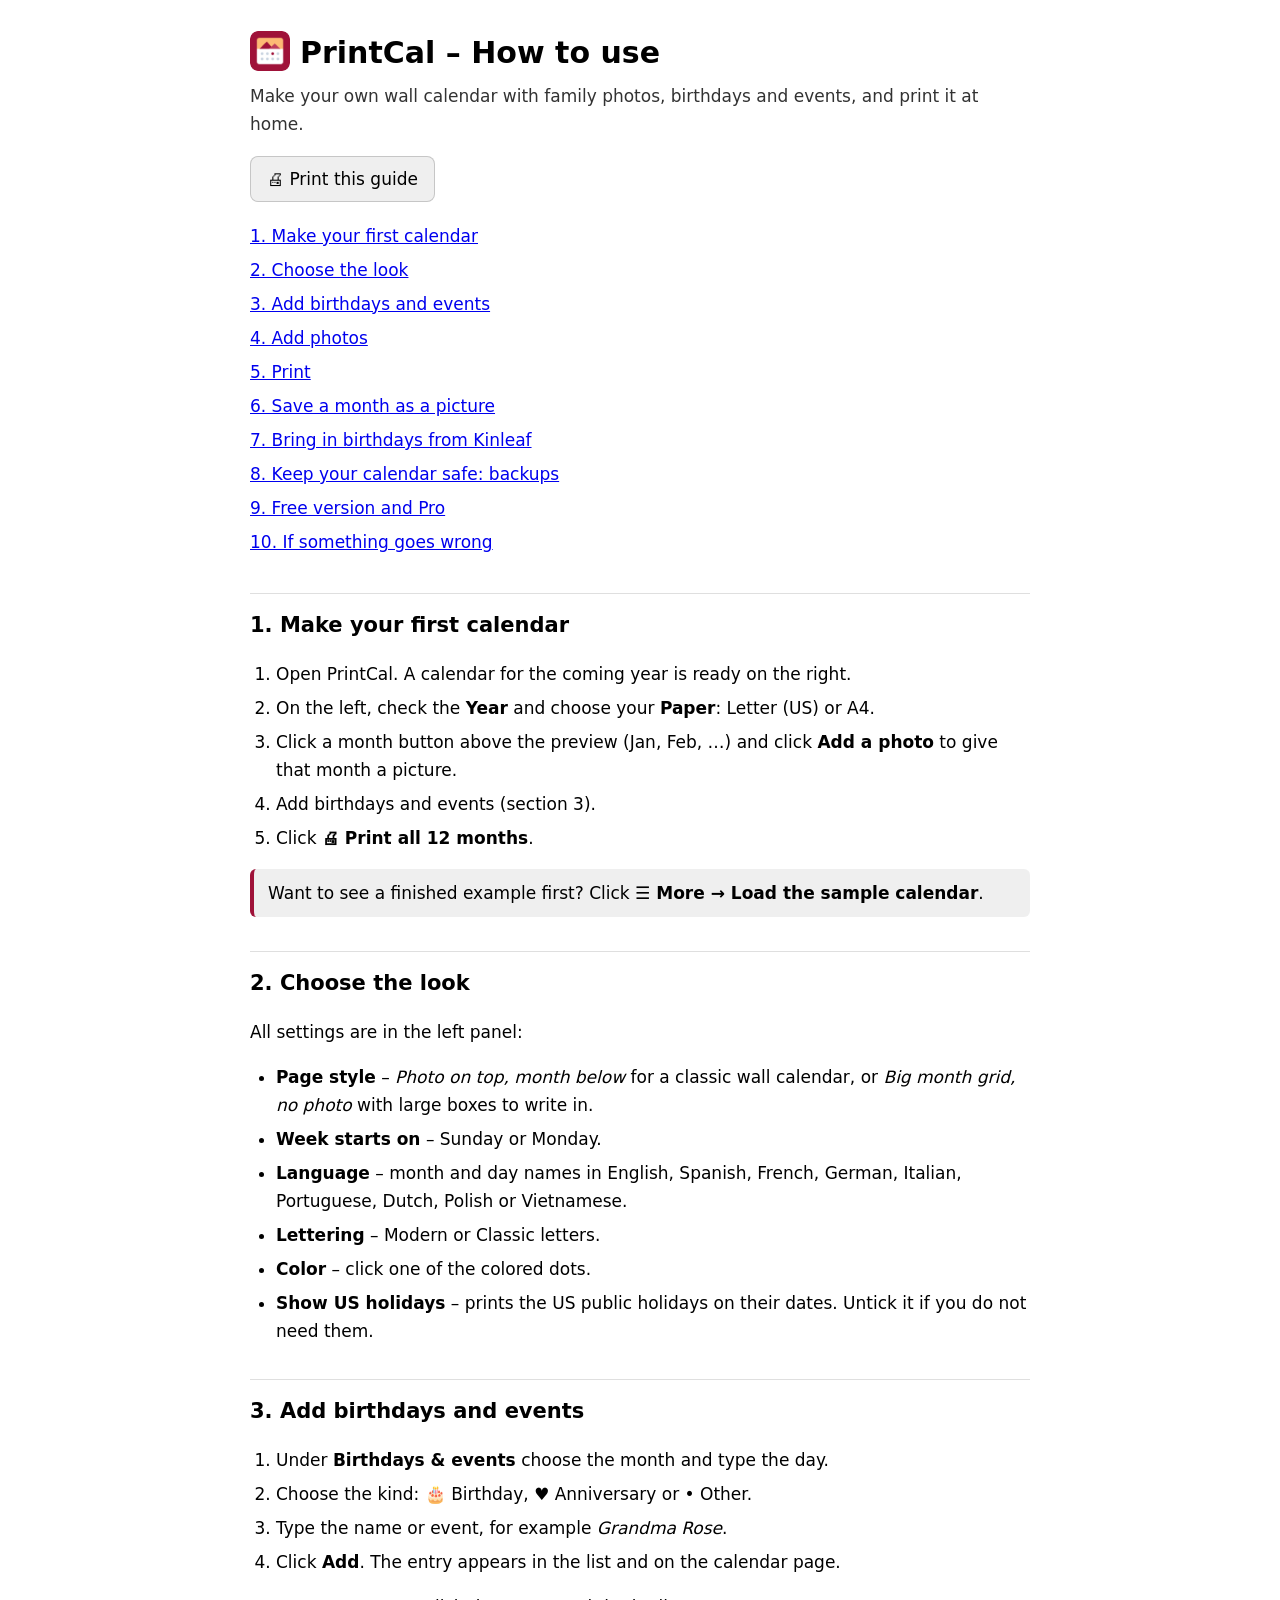
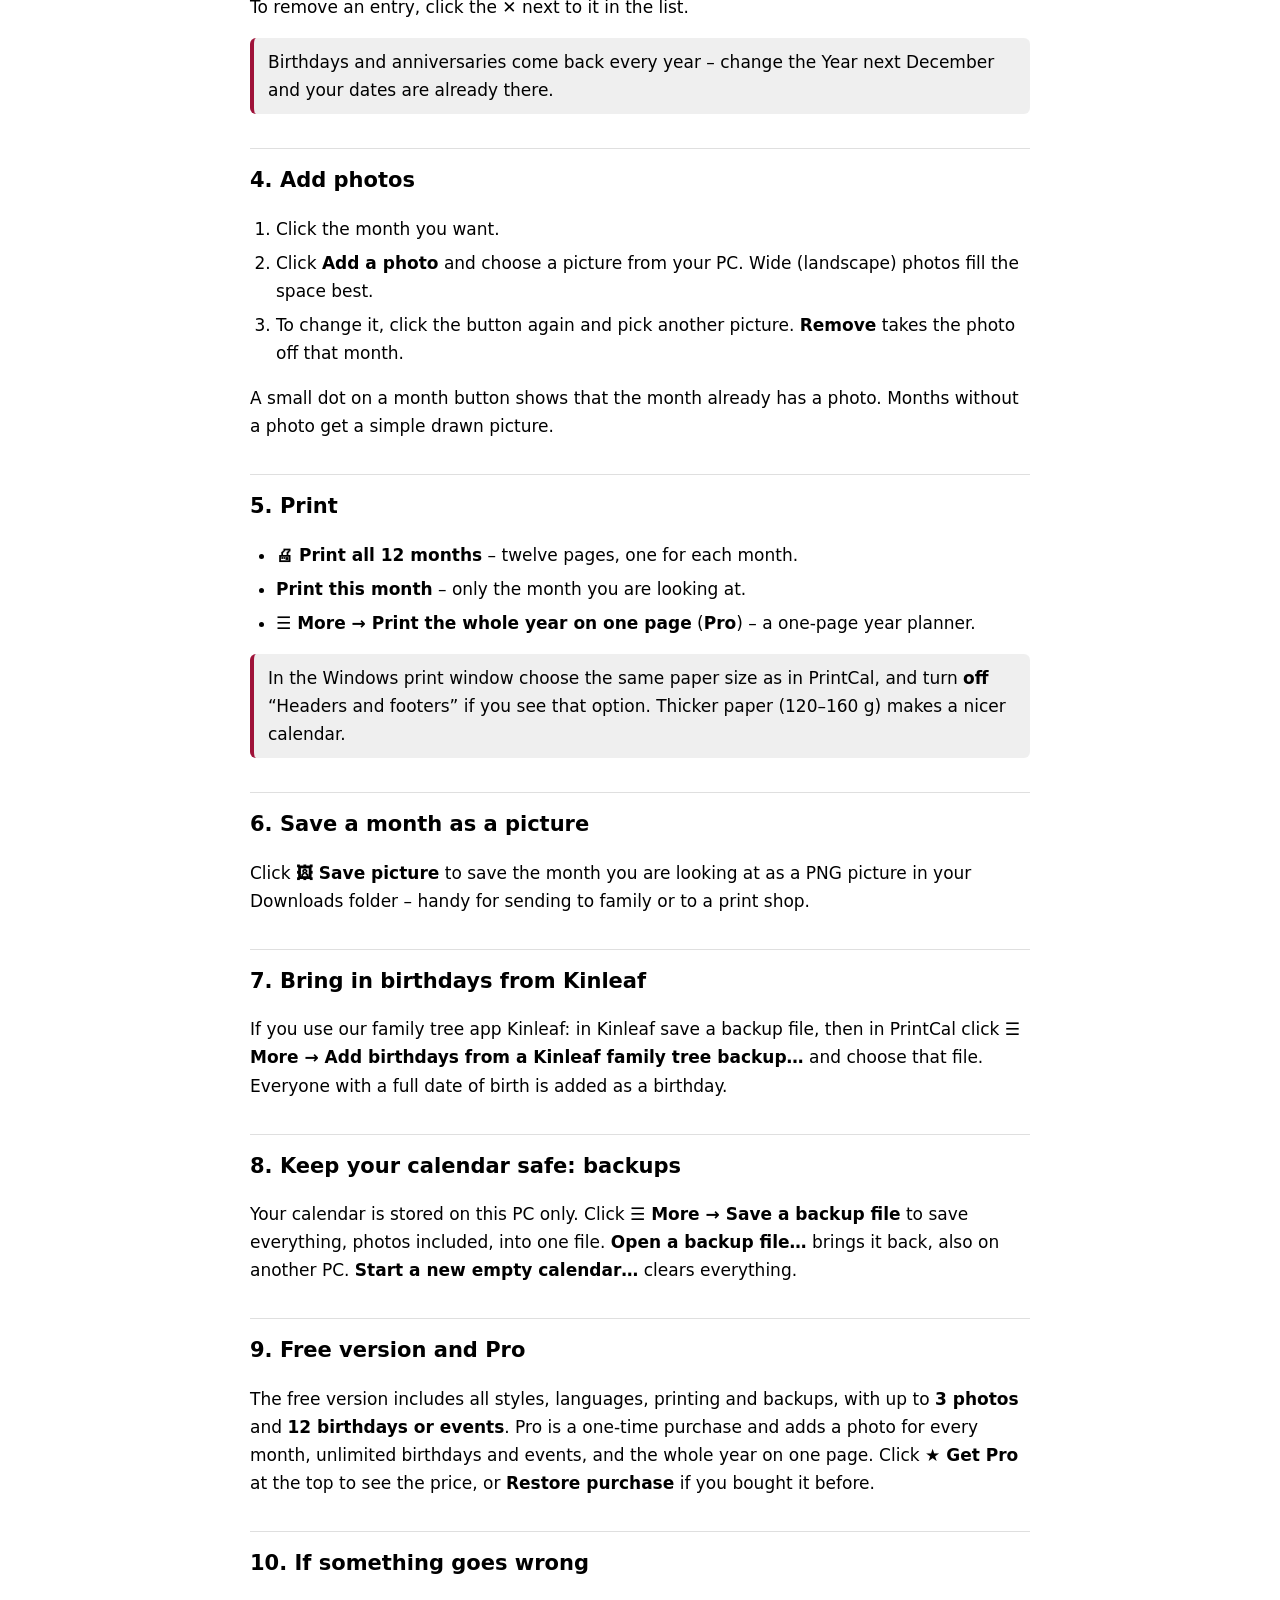
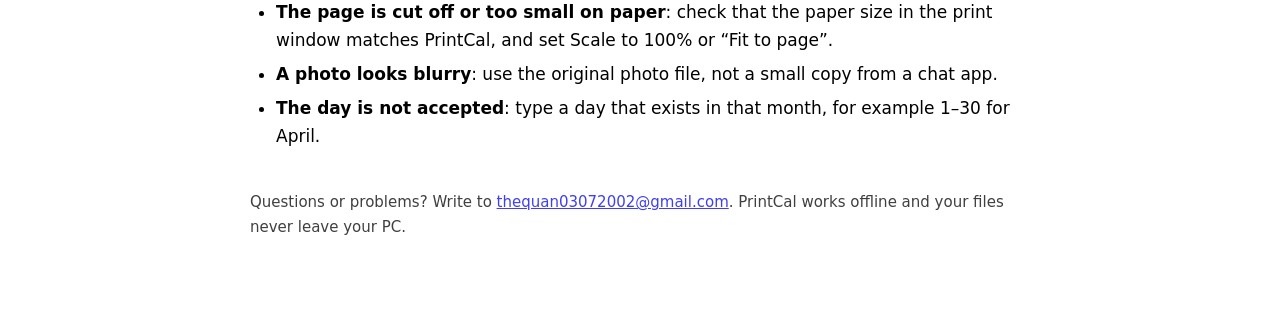
==== help.html @ 4d8136d2 "Add how-to-use guide" ====
<!doctype html><html lang="en"><head><meta charset="utf-8"><meta name="viewport" content="width=device-width, initial-scale=1"><title>PrintCal – How to use</title><link rel="icon" href="icon-192.png"><style>:root{--a:#9f1239;color-scheme:light dark}body{font:17px/1.65 "Segoe UI",system-ui,sans-serif;max-width:780px;margin:0 auto;padding:28px 20px 60px}h1{font-size:30px;margin:0 0 4px}h1 img{vertical-align:-8px;border-radius:8px;margin-right:10px}h2{font-size:21px;margin:34px 0 8px;padding-top:14px;border-top:1px solid #8884}.lead{opacity:.8;margin:0 0 18px}ol,ul{padding-left:26px}li{margin:6px 0}.tip{border-left:4px solid var(--a);background:#8882;padding:10px 14px;border-radius:6px;margin:12px 0}.toc a{display:block;padding:3px 0}kbd{border:1px solid #8886;border-bottom-width:2px;border-radius:5px;padding:1px 6px;font:14px "Segoe UI",sans-serif}.foot{margin-top:40px;opacity:.75;font-size:15px}button{font:inherit;padding:8px 16px;border-radius:8px;border:1px solid #8886;cursor:pointer}@media print{.noprint{display:none}}</style></head><body><h1><img src="icon-192.png" width="40" height="40" alt="">PrintCal – How to use</h1><p class="lead">Make your own wall calendar with family photos, birthdays and events, and print it at home.</p><p class="noprint"><button onclick="print()">🖨 Print this guide</button></p><div class="toc noprint"><a href="#s0">1. Make your first calendar</a><a href="#s1">2. Choose the look</a><a href="#s2">3. Add birthdays and events</a><a href="#s3">4. Add photos</a><a href="#s4">5. Print</a><a href="#s5">6. Save a month as a picture</a><a href="#s6">7. Bring in birthdays from Kinleaf</a><a href="#s7">8. Keep your calendar safe: backups</a><a href="#s8">9. Free version and Pro</a><a href="#s9">10. If something goes wrong</a></div><h2 id="s0">1. Make your first calendar</h2><ol><li>Open PrintCal. A calendar for the coming year is ready on the right.</li><li>On the left, check the <b>Year</b> and choose your <b>Paper</b>: Letter (US) or A4.</li><li>Click a month button above the preview (Jan, Feb, …) and click <b>Add a photo</b> to give that month a picture.</li><li>Add birthdays and events (section 3).</li><li>Click <b>🖨 Print all 12 months</b>.</li></ol><p class="tip">Want to see a finished example first? Click <b>☰ More → Load the sample calendar</b>.</p><h2 id="s1">2. Choose the look</h2><p>All settings are in the left panel:</p><ul><li><b>Page style</b> – <i>Photo on top, month below</i> for a classic wall calendar, or <i>Big month grid, no photo</i> with large boxes to write in.</li><li><b>Week starts on</b> – Sunday or Monday.</li><li><b>Language</b> – month and day names in English, Spanish, French, German, Italian, Portuguese, Dutch, Polish or Vietnamese.</li><li><b>Lettering</b> – Modern or Classic letters.</li><li><b>Color</b> – click one of the colored dots.</li><li><b>Show US holidays</b> – prints the US public holidays on their dates. Untick it if you do not need them.</li></ul><h2 id="s2">3. Add birthdays and events</h2><ol><li>Under <b>Birthdays &amp; events</b> choose the month and type the day.</li><li>Choose the kind: 🎂 Birthday, ♥ Anniversary or • Other.</li><li>Type the name or event, for example <i>Grandma Rose</i>.</li><li>Click <b>Add</b>. The entry appears in the list and on the calendar page.</li></ol><p>To remove an entry, click the <b>✕</b> next to it in the list.</p><p class="tip">Birthdays and anniversaries come back every year – change the Year next December and your dates are already there.</p><h2 id="s3">4. Add photos</h2><ol><li>Click the month you want.</li><li>Click <b>Add a photo</b> and choose a picture from your PC. Wide (landscape) photos fill the space best.</li><li>To change it, click the button again and pick another picture. <b>Remove</b> takes the photo off that month.</li></ol><p>A small dot on a month button shows that the month already has a photo. Months without a photo get a simple drawn picture.</p><h2 id="s4">5. Print</h2><ul><li><b>🖨 Print all 12 months</b> – twelve pages, one for each month.</li><li><b>Print this month</b> – only the month you are looking at.</li><li><b>☰ More → Print the whole year on one page</b> (<b>Pro</b>) – a one-page year planner.</li></ul><p class="tip">In the Windows print window choose the same paper size as in PrintCal, and turn <b>off</b> “Headers and footers” if you see that option. Thicker paper (120–160 g) makes a nicer calendar.</p><h2 id="s5">6. Save a month as a picture</h2><p>Click <b>🖼 Save picture</b> to save the month you are looking at as a PNG picture in your Downloads folder – handy for sending to family or to a print shop.</p><h2 id="s6">7. Bring in birthdays from Kinleaf</h2><p>If you use our family tree app Kinleaf: in Kinleaf save a backup file, then in PrintCal click <b>☰ More → Add birthdays from a Kinleaf family tree backup…</b> and choose that file. Everyone with a full date of birth is added as a birthday.</p><h2 id="s7">8. Keep your calendar safe: backups</h2><p>Your calendar is stored on this PC only. Click <b>☰ More → Save a backup file</b> to save everything, photos included, into one file. <b>Open a backup file…</b> brings it back, also on another PC. <b>Start a new empty calendar…</b> clears everything.</p><h2 id="s8">9. Free version and Pro</h2><p>The free version includes all styles, languages, printing and backups, with up to <b>3 photos</b> and <b>12 birthdays or events</b>. Pro is a one-time purchase and adds a photo for every month, unlimited birthdays and events, and the whole year on one page. Click <b>★ Get Pro</b> at the top to see the price, or <b>Restore purchase</b> if you bought it before.</p><h2 id="s9">10. If something goes wrong</h2><ul><li><b>The page is cut off or too small on paper</b>: check that the paper size in the print window matches PrintCal, and set Scale to 100% or “Fit to page”.</li><li><b>A photo looks blurry</b>: use the original photo file, not a small copy from a chat app.</li><li><b>The day is not accepted</b>: type a day that exists in that month, for example 1–30 for April.</li></ul><p class="foot">Questions or problems? Write to <a href="mailto:thequan03072002@gmail.com">thequan03072002@gmail.com</a>. PrintCal works offline and your files never leave your PC.</p></body></html>
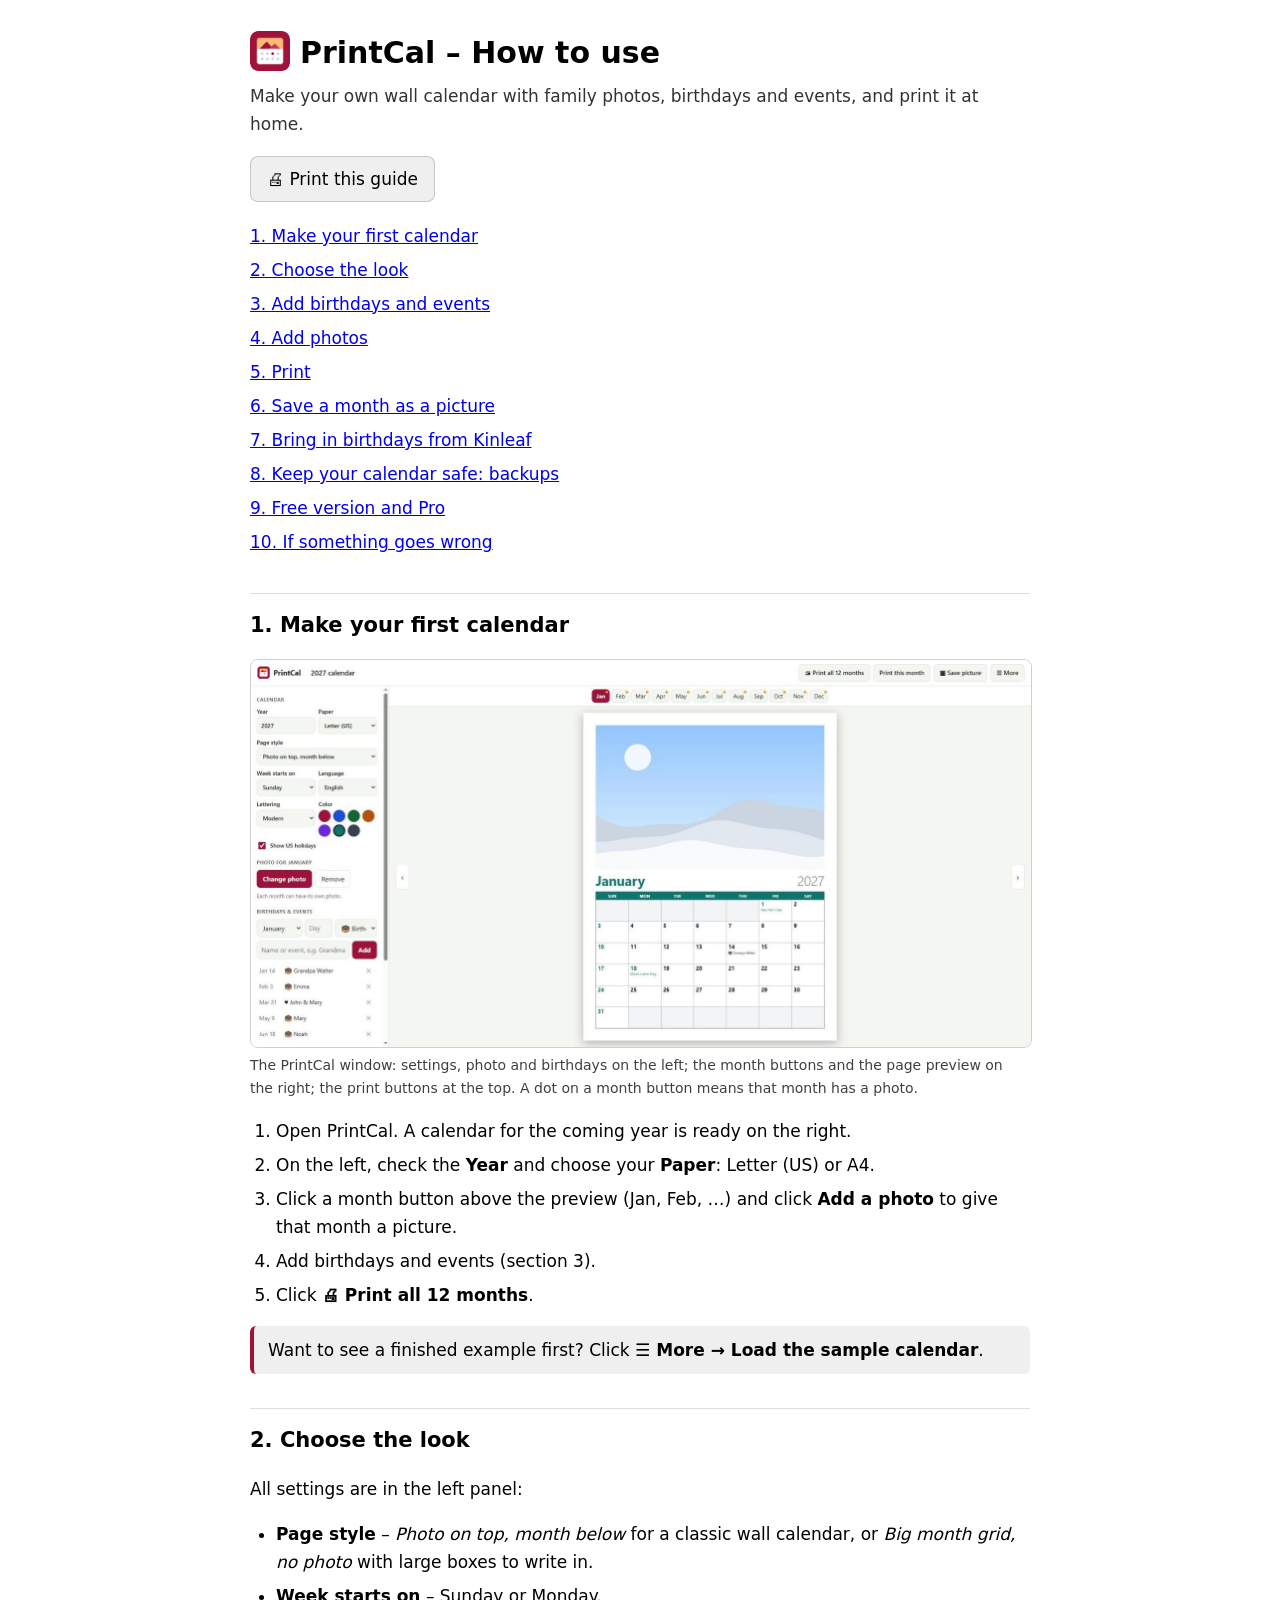
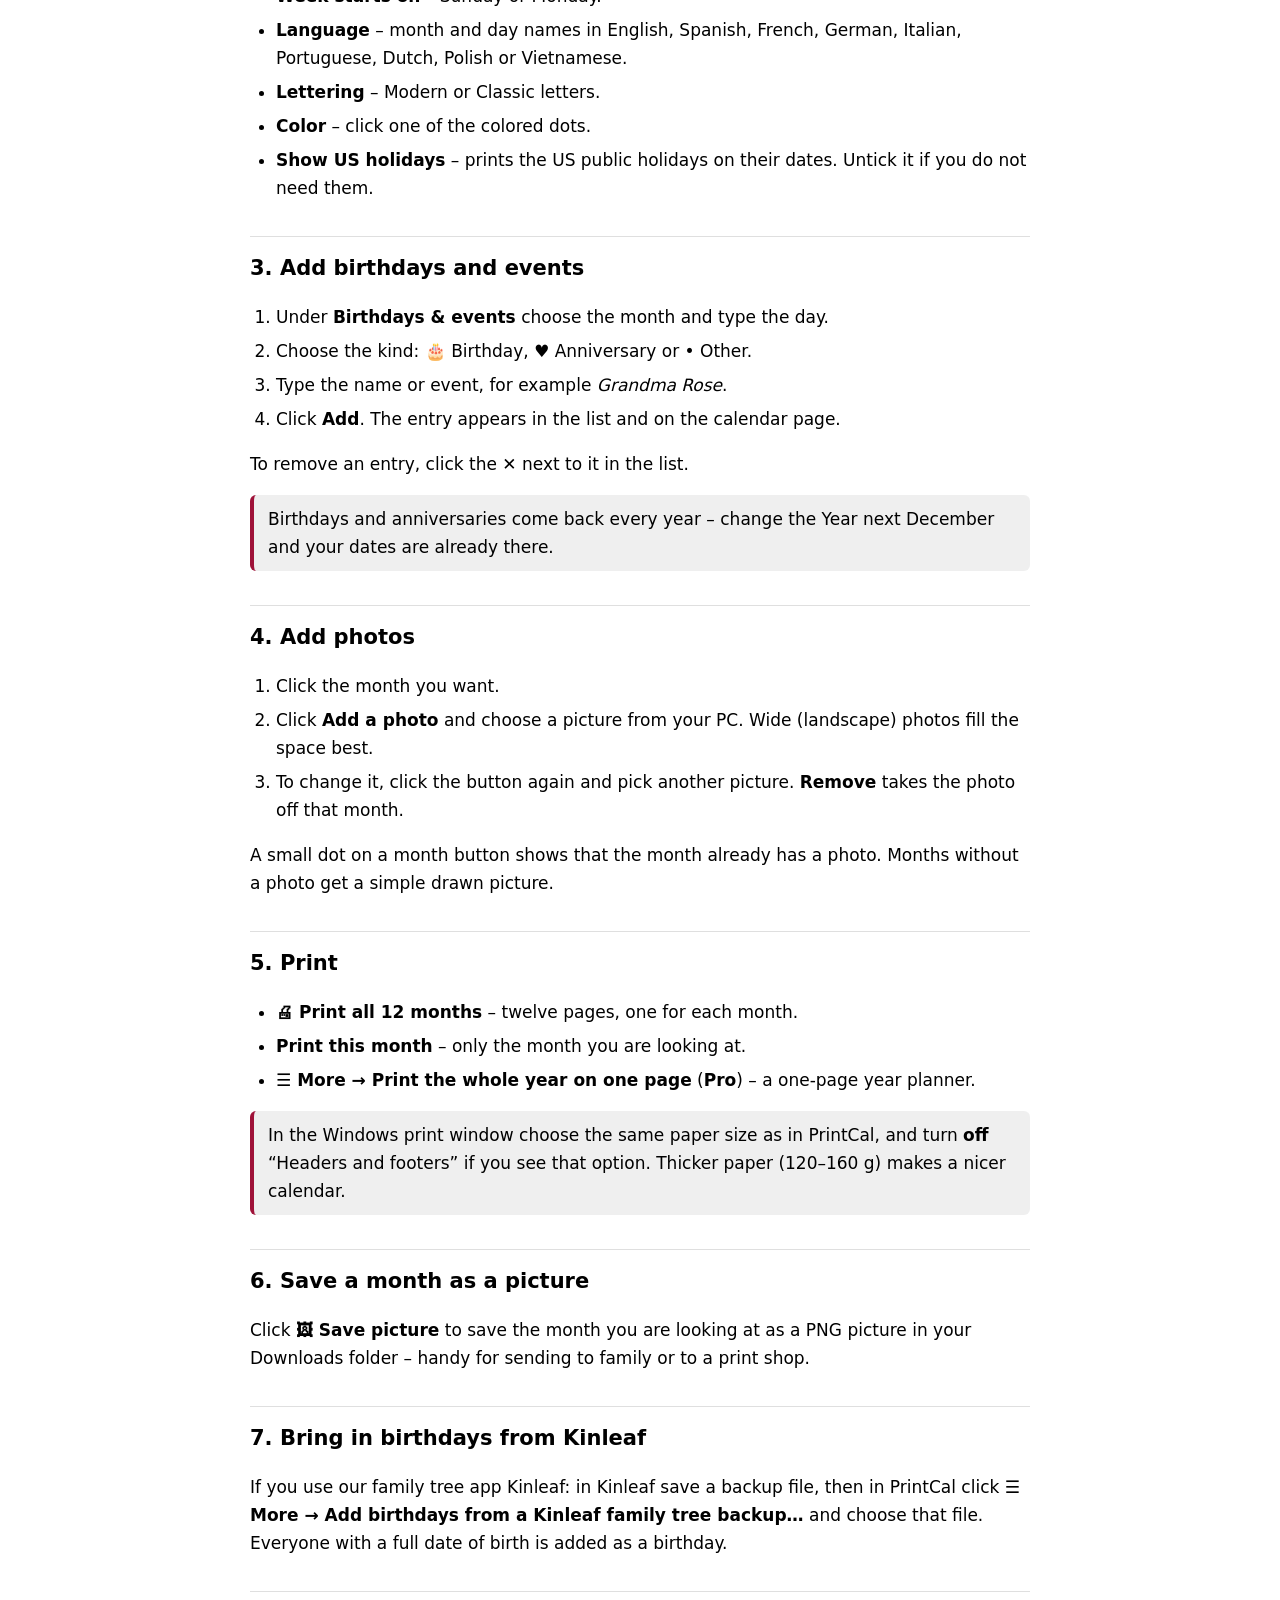
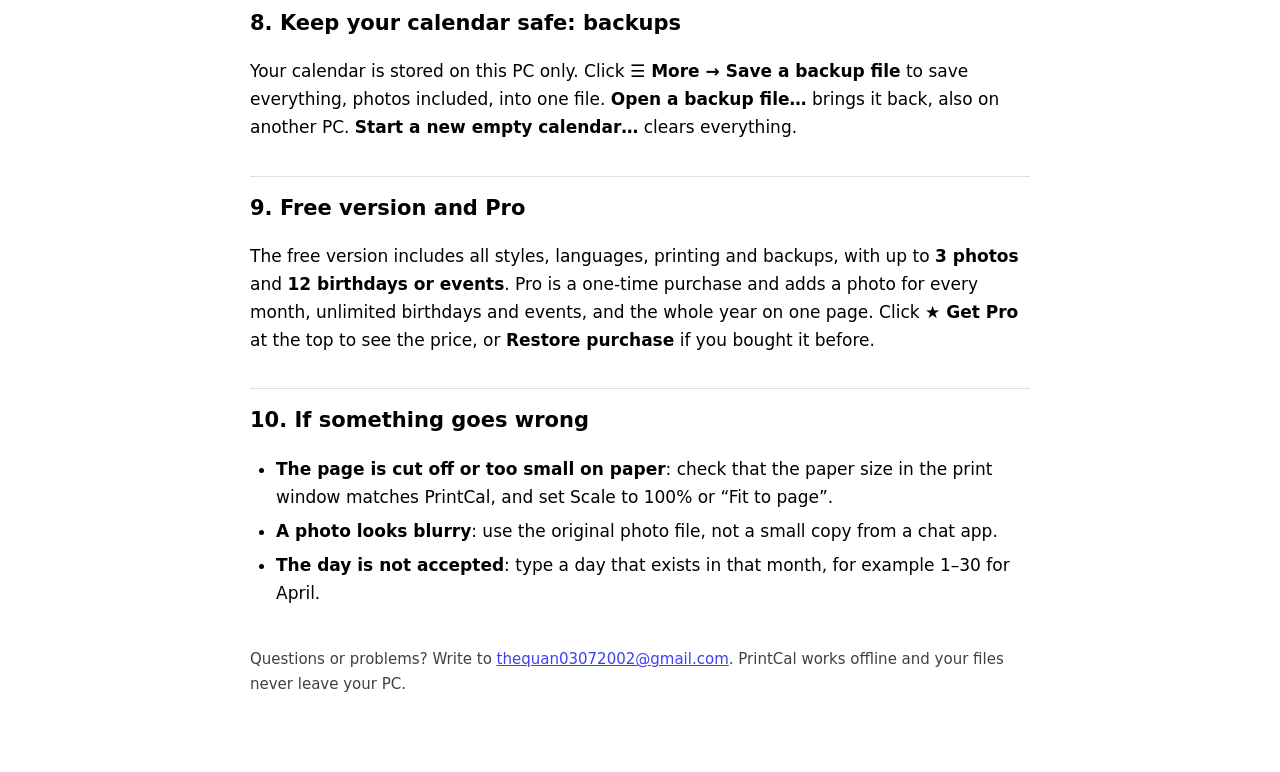
==== commit cb62479b: "Add pictures to the guide" ====
--- a/help.html
+++ b/help.html
@@ -1 +1 @@
-<!doctype html><html lang="en"><head><meta charset="utf-8"><meta name="viewport" content="width=device-width, initial-scale=1"><title>PrintCal – How to use</title><link rel="icon" href="icon-192.png"><style>:root{--a:#9f1239;color-scheme:light dark}body{font:17px/1.65 "Segoe UI",system-ui,sans-serif;max-width:780px;margin:0 auto;padding:28px 20px 60px}h1{font-size:30px;margin:0 0 4px}h1 img{vertical-align:-8px;border-radius:8px;margin-right:10px}h2{font-size:21px;margin:34px 0 8px;padding-top:14px;border-top:1px solid #8884}.lead{opacity:.8;margin:0 0 18px}ol,ul{padding-left:26px}li{margin:6px 0}.tip{border-left:4px solid var(--a);background:#8882;padding:10px 14px;border-radius:6px;margin:12px 0}.toc a{display:block;padding:3px 0}kbd{border:1px solid #8886;border-bottom-width:2px;border-radius:5px;padding:1px 6px;font:14px "Segoe UI",sans-serif}.foot{margin-top:40px;opacity:.75;font-size:15px}button{font:inherit;padding:8px 16px;border-radius:8px;border:1px solid #8886;cursor:pointer}@media print{.noprint{display:none}}</style></head><body><h1><img src="icon-192.png" width="40" height="40" alt="">PrintCal – How to use</h1><p class="lead">Make your own wall calendar with family photos, birthdays and events, and print it at home.</p><p class="noprint"><button onclick="print()">🖨 Print this guide</button></p><div class="toc noprint"><a href="#s0">1. Make your first calendar</a><a href="#s1">2. Choose the look</a><a href="#s2">3. Add birthdays and events</a><a href="#s3">4. Add photos</a><a href="#s4">5. Print</a><a href="#s5">6. Save a month as a picture</a><a href="#s6">7. Bring in birthdays from Kinleaf</a><a href="#s7">8. Keep your calendar safe: backups</a><a href="#s8">9. Free version and Pro</a><a href="#s9">10. If something goes wrong</a></div><h2 id="s0">1. Make your first calendar</h2><ol><li>Open PrintCal. A calendar for the coming year is ready on the right.</li><li>On the left, check the <b>Year</b> and choose your <b>Paper</b>: Letter (US) or A4.</li><li>Click a month button above the preview (Jan, Feb, …) and click <b>Add a photo</b> to give that month a picture.</li><li>Add birthdays and events (section 3).</li><li>Click <b>🖨 Print all 12 months</b>.</li></ol><p class="tip">Want to see a finished example first? Click <b>☰ More → Load the sample calendar</b>.</p><h2 id="s1">2. Choose the look</h2><p>All settings are in the left panel:</p><ul><li><b>Page style</b> – <i>Photo on top, month below</i> for a classic wall calendar, or <i>Big month grid, no photo</i> with large boxes to write in.</li><li><b>Week starts on</b> – Sunday or Monday.</li><li><b>Language</b> – month and day names in English, Spanish, French, German, Italian, Portuguese, Dutch, Polish or Vietnamese.</li><li><b>Lettering</b> – Modern or Classic letters.</li><li><b>Color</b> – click one of the colored dots.</li><li><b>Show US holidays</b> – prints the US public holidays on their dates. Untick it if you do not need them.</li></ul><h2 id="s2">3. Add birthdays and events</h2><ol><li>Under <b>Birthdays &amp; events</b> choose the month and type the day.</li><li>Choose the kind: 🎂 Birthday, ♥ Anniversary or • Other.</li><li>Type the name or event, for example <i>Grandma Rose</i>.</li><li>Click <b>Add</b>. The entry appears in the list and on the calendar page.</li></ol><p>To remove an entry, click the <b>✕</b> next to it in the list.</p><p class="tip">Birthdays and anniversaries come back every year – change the Year next December and your dates are already there.</p><h2 id="s3">4. Add photos</h2><ol><li>Click the month you want.</li><li>Click <b>Add a photo</b> and choose a picture from your PC. Wide (landscape) photos fill the space best.</li><li>To change it, click the button again and pick another picture. <b>Remove</b> takes the photo off that month.</li></ol><p>A small dot on a month button shows that the month already has a photo. Months without a photo get a simple drawn picture.</p><h2 id="s4">5. Print</h2><ul><li><b>🖨 Print all 12 months</b> – twelve pages, one for each month.</li><li><b>Print this month</b> – only the month you are looking at.</li><li><b>☰ More → Print the whole year on one page</b> (<b>Pro</b>) – a one-page year planner.</li></ul><p class="tip">In the Windows print window choose the same paper size as in PrintCal, and turn <b>off</b> “Headers and footers” if you see that option. Thicker paper (120–160 g) makes a nicer calendar.</p><h2 id="s5">6. Save a month as a picture</h2><p>Click <b>🖼 Save picture</b> to save the month you are looking at as a PNG picture in your Downloads folder – handy for sending to family or to a print shop.</p><h2 id="s6">7. Bring in birthdays from Kinleaf</h2><p>If you use our family tree app Kinleaf: in Kinleaf save a backup file, then in PrintCal click <b>☰ More → Add birthdays from a Kinleaf family tree backup…</b> and choose that file. Everyone with a full date of birth is added as a birthday.</p><h2 id="s7">8. Keep your calendar safe: backups</h2><p>Your calendar is stored on this PC only. Click <b>☰ More → Save a backup file</b> to save everything, photos included, into one file. <b>Open a backup file…</b> brings it back, also on another PC. <b>Start a new empty calendar…</b> clears everything.</p><h2 id="s8">9. Free version and Pro</h2><p>The free version includes all styles, languages, printing and backups, with up to <b>3 photos</b> and <b>12 birthdays or events</b>. Pro is a one-time purchase and adds a photo for every month, unlimited birthdays and events, and the whole year on one page. Click <b>★ Get Pro</b> at the top to see the price, or <b>Restore purchase</b> if you bought it before.</p><h2 id="s9">10. If something goes wrong</h2><ul><li><b>The page is cut off or too small on paper</b>: check that the paper size in the print window matches PrintCal, and set Scale to 100% or “Fit to page”.</li><li><b>A photo looks blurry</b>: use the original photo file, not a small copy from a chat app.</li><li><b>The day is not accepted</b>: type a day that exists in that month, for example 1–30 for April.</li></ul><p class="foot">Questions or problems? Write to <a href="mailto:thequan03072002@gmail.com">thequan03072002@gmail.com</a>. PrintCal works offline and your files never leave your PC.</p></body></html>+<!doctype html><html lang="en"><head><meta charset="utf-8"><meta name="viewport" content="width=device-width, initial-scale=1"><title>PrintCal – How to use</title><link rel="icon" href="icon-192.png"><style>:root{--a:#9f1239;color-scheme:light dark}body{font:17px/1.65 "Segoe UI",system-ui,sans-serif;max-width:780px;margin:0 auto;padding:28px 20px 60px}h1{font-size:30px;margin:0 0 4px}h1 img{vertical-align:-8px;border-radius:8px;margin-right:10px}h2{font-size:21px;margin:34px 0 8px;padding-top:14px;border-top:1px solid #8884}.lead{opacity:.8;margin:0 0 18px}ol,ul{padding-left:26px}li{margin:6px 0}.tip{border-left:4px solid var(--a);background:#8882;padding:10px 14px;border-radius:6px;margin:12px 0}.toc a{display:block;padding:3px 0}kbd{border:1px solid #8886;border-bottom-width:2px;border-radius:5px;padding:1px 6px;font:14px "Segoe UI",sans-serif}.foot{margin-top:40px;opacity:.75;font-size:15px}button{font:inherit;padding:8px 16px;border-radius:8px;border:1px solid #8886;cursor:pointer}@media print{.noprint{display:none}}figure{margin:16px 0}figure img{display:block;max-width:100%;height:auto;border:1px solid #8886;border-radius:8px}figcaption{font-size:14px;opacity:.75;margin-top:6px}</style></head><body><h1><img src="icon-192.png" width="40" height="40" alt="">PrintCal – How to use</h1><p class="lead">Make your own wall calendar with family photos, birthdays and events, and print it at home.</p><p class="noprint"><button onclick="print()">🖨 Print this guide</button></p><div class="toc noprint"><a href="#s0">1. Make your first calendar</a><a href="#s1">2. Choose the look</a><a href="#s2">3. Add birthdays and events</a><a href="#s3">4. Add photos</a><a href="#s4">5. Print</a><a href="#s5">6. Save a month as a picture</a><a href="#s6">7. Bring in birthdays from Kinleaf</a><a href="#s7">8. Keep your calendar safe: backups</a><a href="#s8">9. Free version and Pro</a><a href="#s9">10. If something goes wrong</a></div><h2 id="s0">1. Make your first calendar</h2><figure><img src="help-1.jpg" alt="" loading="lazy"><figcaption>The PrintCal window: settings, photo and birthdays on the left; the month buttons and the page preview on the right; the print buttons at the top. A dot on a month button means that month has a photo.</figcaption></figure><ol><li>Open PrintCal. A calendar for the coming year is ready on the right.</li><li>On the left, check the <b>Year</b> and choose your <b>Paper</b>: Letter (US) or A4.</li><li>Click a month button above the preview (Jan, Feb, …) and click <b>Add a photo</b> to give that month a picture.</li><li>Add birthdays and events (section 3).</li><li>Click <b>🖨 Print all 12 months</b>.</li></ol><p class="tip">Want to see a finished example first? Click <b>☰ More → Load the sample calendar</b>.</p><h2 id="s1">2. Choose the look</h2><p>All settings are in the left panel:</p><ul><li><b>Page style</b> – <i>Photo on top, month below</i> for a classic wall calendar, or <i>Big month grid, no photo</i> with large boxes to write in.</li><li><b>Week starts on</b> – Sunday or Monday.</li><li><b>Language</b> – month and day names in English, Spanish, French, German, Italian, Portuguese, Dutch, Polish or Vietnamese.</li><li><b>Lettering</b> – Modern or Classic letters.</li><li><b>Color</b> – click one of the colored dots.</li><li><b>Show US holidays</b> – prints the US public holidays on their dates. Untick it if you do not need them.</li></ul><h2 id="s2">3. Add birthdays and events</h2><ol><li>Under <b>Birthdays &amp; events</b> choose the month and type the day.</li><li>Choose the kind: 🎂 Birthday, ♥ Anniversary or • Other.</li><li>Type the name or event, for example <i>Grandma Rose</i>.</li><li>Click <b>Add</b>. The entry appears in the list and on the calendar page.</li></ol><p>To remove an entry, click the <b>✕</b> next to it in the list.</p><p class="tip">Birthdays and anniversaries come back every year – change the Year next December and your dates are already there.</p><h2 id="s3">4. Add photos</h2><ol><li>Click the month you want.</li><li>Click <b>Add a photo</b> and choose a picture from your PC. Wide (landscape) photos fill the space best.</li><li>To change it, click the button again and pick another picture. <b>Remove</b> takes the photo off that month.</li></ol><p>A small dot on a month button shows that the month already has a photo. Months without a photo get a simple drawn picture.</p><h2 id="s4">5. Print</h2><ul><li><b>🖨 Print all 12 months</b> – twelve pages, one for each month.</li><li><b>Print this month</b> – only the month you are looking at.</li><li><b>☰ More → Print the whole year on one page</b> (<b>Pro</b>) – a one-page year planner.</li></ul><p class="tip">In the Windows print window choose the same paper size as in PrintCal, and turn <b>off</b> “Headers and footers” if you see that option. Thicker paper (120–160 g) makes a nicer calendar.</p><h2 id="s5">6. Save a month as a picture</h2><p>Click <b>🖼 Save picture</b> to save the month you are looking at as a PNG picture in your Downloads folder – handy for sending to family or to a print shop.</p><h2 id="s6">7. Bring in birthdays from Kinleaf</h2><p>If you use our family tree app Kinleaf: in Kinleaf save a backup file, then in PrintCal click <b>☰ More → Add birthdays from a Kinleaf family tree backup…</b> and choose that file. Everyone with a full date of birth is added as a birthday.</p><h2 id="s7">8. Keep your calendar safe: backups</h2><p>Your calendar is stored on this PC only. Click <b>☰ More → Save a backup file</b> to save everything, photos included, into one file. <b>Open a backup file…</b> brings it back, also on another PC. <b>Start a new empty calendar…</b> clears everything.</p><h2 id="s8">9. Free version and Pro</h2><p>The free version includes all styles, languages, printing and backups, with up to <b>3 photos</b> and <b>12 birthdays or events</b>. Pro is a one-time purchase and adds a photo for every month, unlimited birthdays and events, and the whole year on one page. Click <b>★ Get Pro</b> at the top to see the price, or <b>Restore purchase</b> if you bought it before.</p><h2 id="s9">10. If something goes wrong</h2><ul><li><b>The page is cut off or too small on paper</b>: check that the paper size in the print window matches PrintCal, and set Scale to 100% or “Fit to page”.</li><li><b>A photo looks blurry</b>: use the original photo file, not a small copy from a chat app.</li><li><b>The day is not accepted</b>: type a day that exists in that month, for example 1–30 for April.</li></ul><p class="foot">Questions or problems? Write to <a href="mailto:thequan03072002@gmail.com">thequan03072002@gmail.com</a>. PrintCal works offline and your files never leave your PC.</p></body></html>
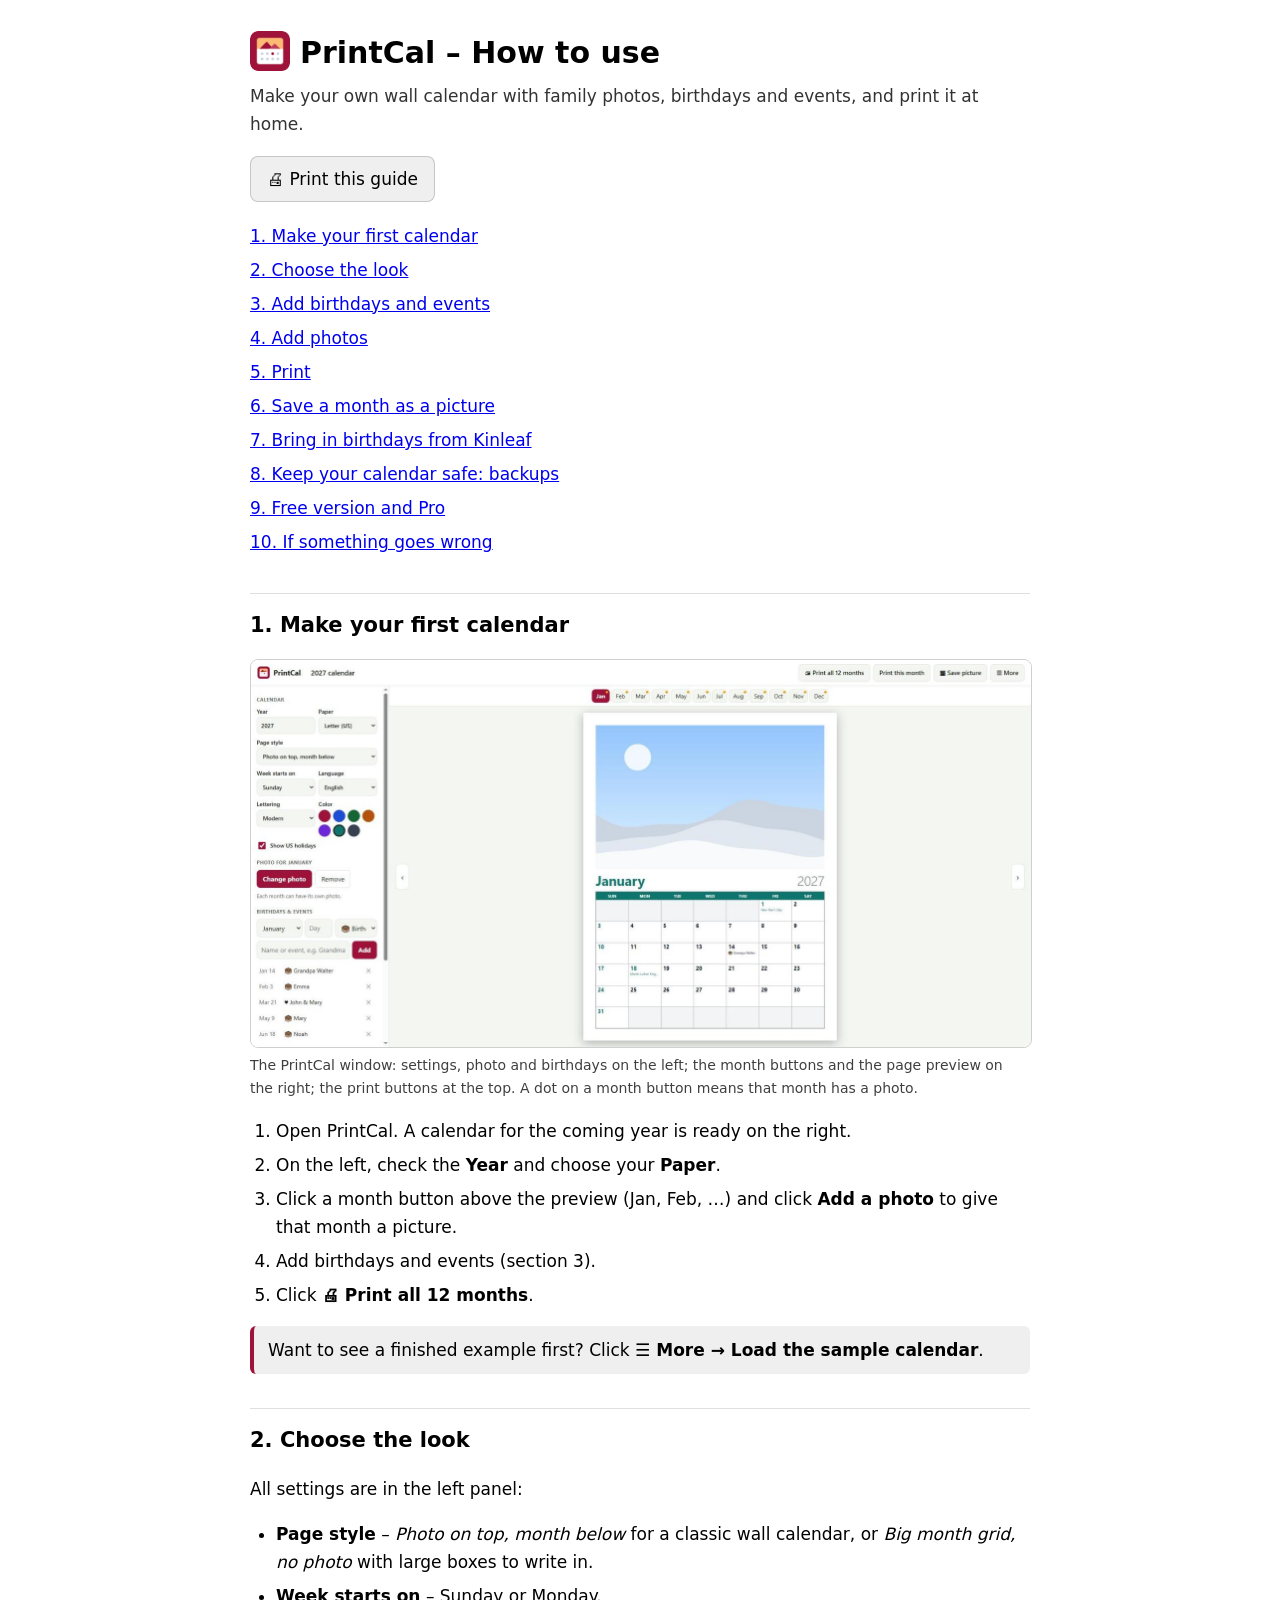
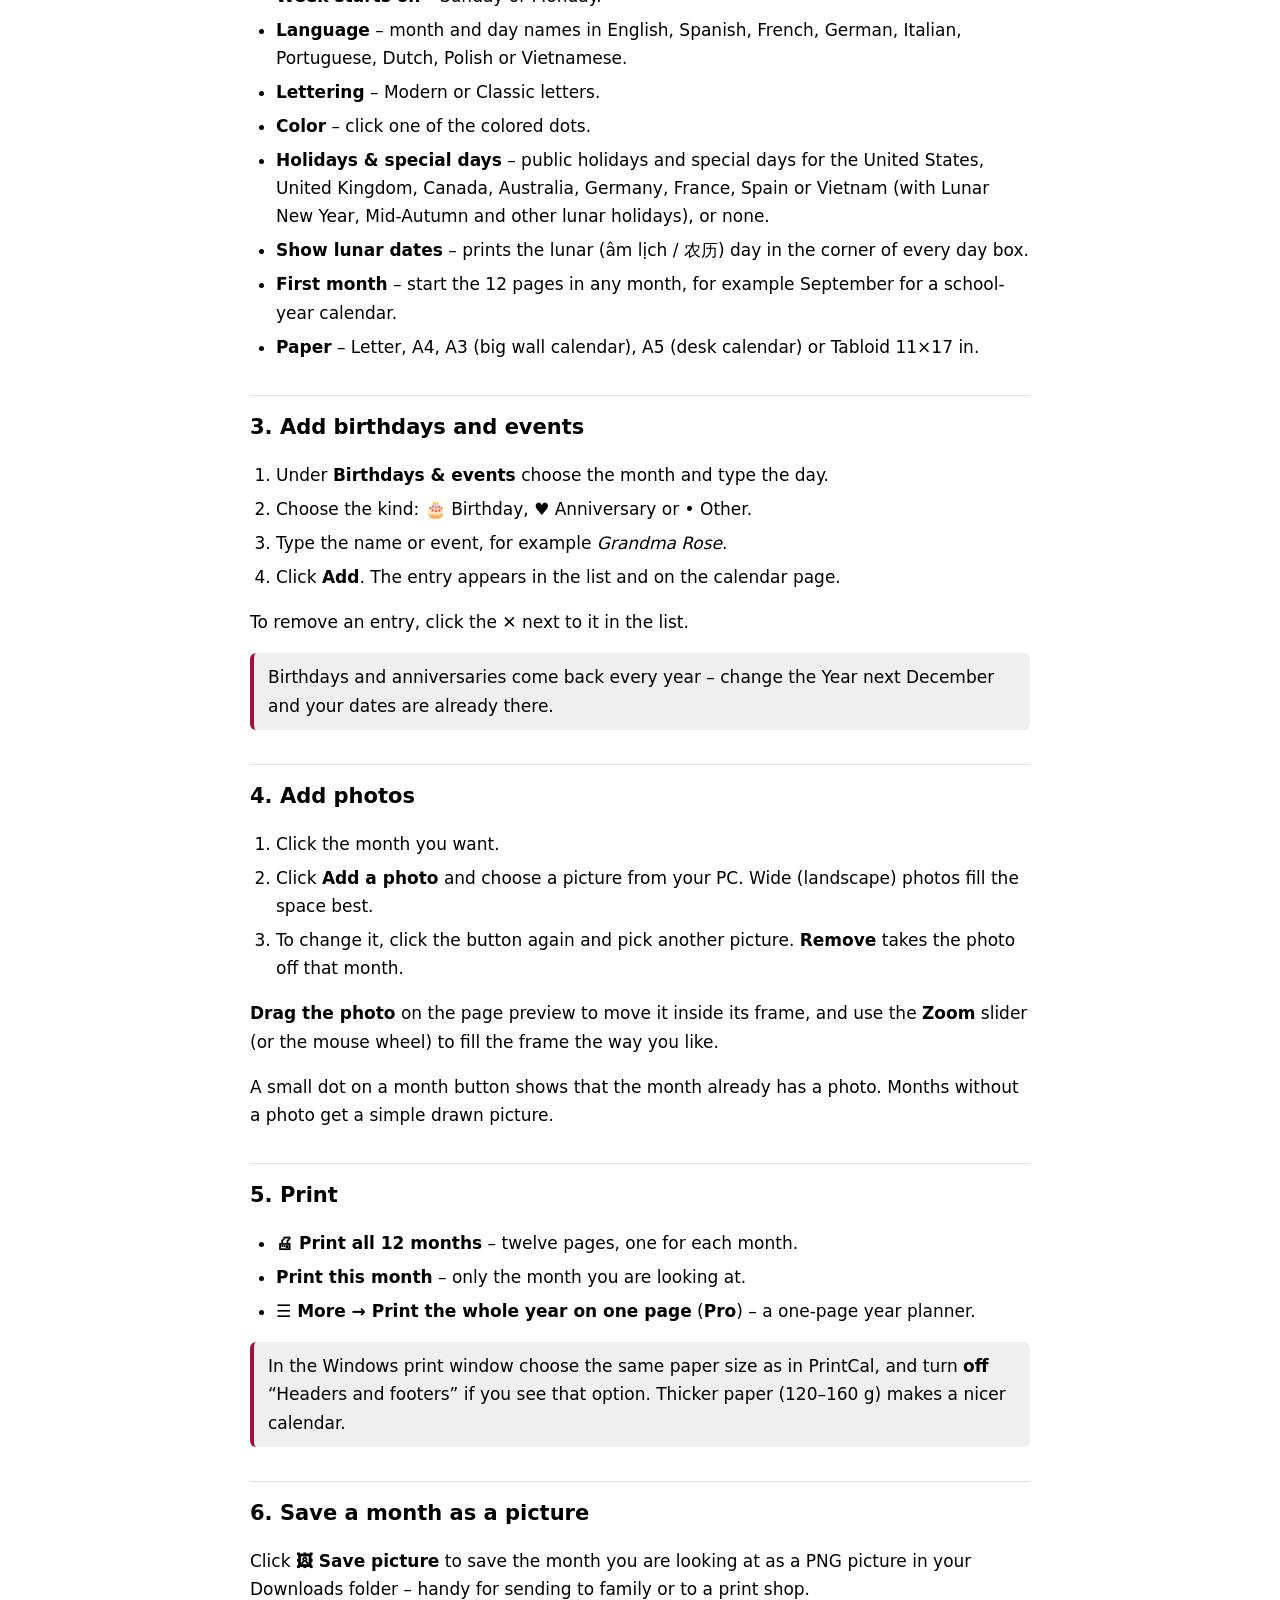
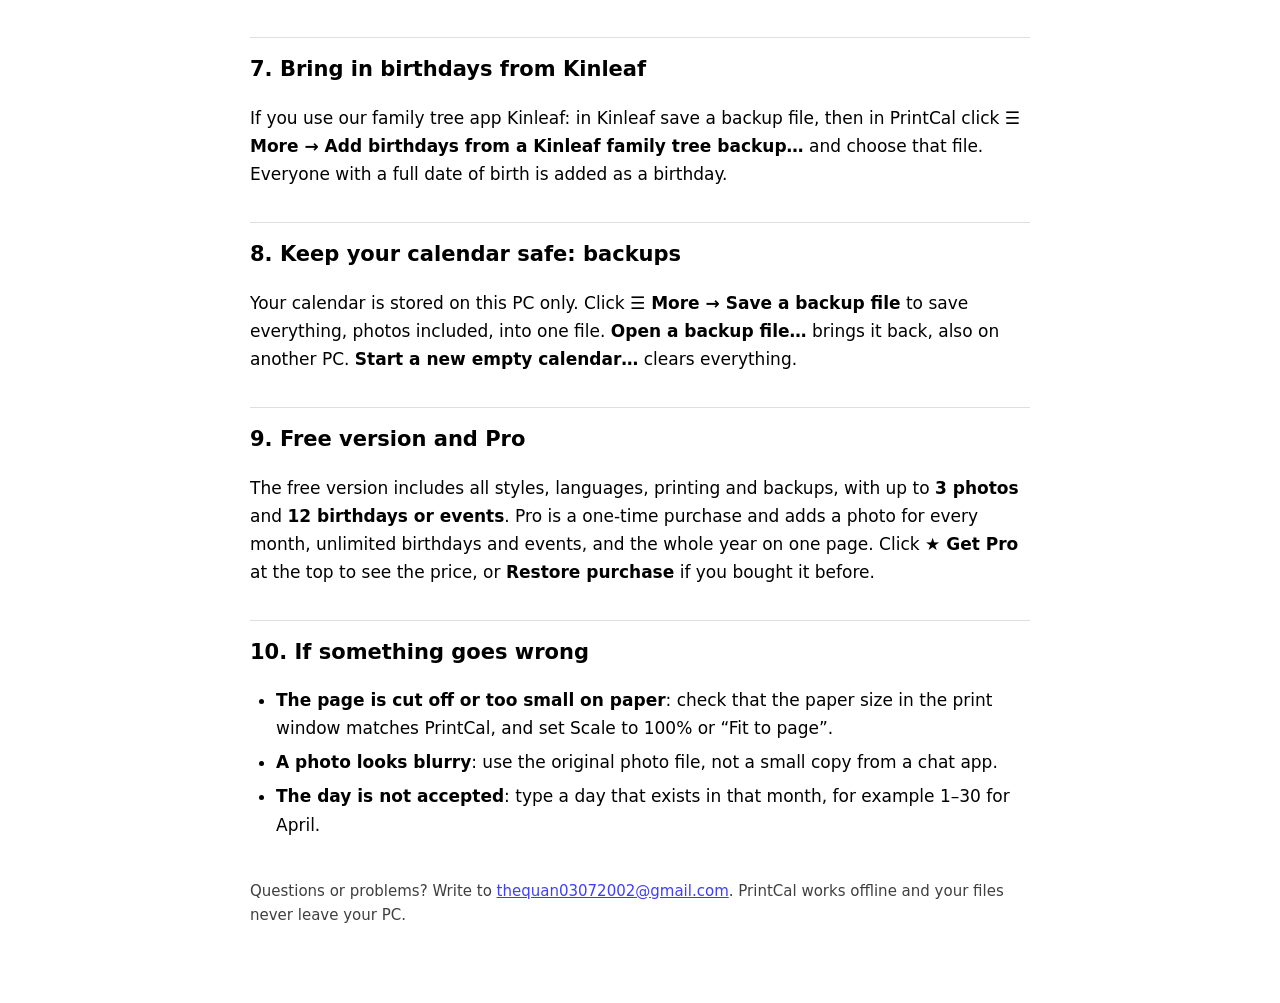
==== commit 4be2d31c: "Restore Store link and guide link, guide for new features" ====
--- a/help.html
+++ b/help.html
@@ -1 +1 @@
-<!doctype html><html lang="en"><head><meta charset="utf-8"><meta name="viewport" content="width=device-width, initial-scale=1"><title>PrintCal – How to use</title><link rel="icon" href="icon-192.png"><style>:root{--a:#9f1239;color-scheme:light dark}body{font:17px/1.65 "Segoe UI",system-ui,sans-serif;max-width:780px;margin:0 auto;padding:28px 20px 60px}h1{font-size:30px;margin:0 0 4px}h1 img{vertical-align:-8px;border-radius:8px;margin-right:10px}h2{font-size:21px;margin:34px 0 8px;padding-top:14px;border-top:1px solid #8884}.lead{opacity:.8;margin:0 0 18px}ol,ul{padding-left:26px}li{margin:6px 0}.tip{border-left:4px solid var(--a);background:#8882;padding:10px 14px;border-radius:6px;margin:12px 0}.toc a{display:block;padding:3px 0}kbd{border:1px solid #8886;border-bottom-width:2px;border-radius:5px;padding:1px 6px;font:14px "Segoe UI",sans-serif}.foot{margin-top:40px;opacity:.75;font-size:15px}button{font:inherit;padding:8px 16px;border-radius:8px;border:1px solid #8886;cursor:pointer}@media print{.noprint{display:none}}figure{margin:16px 0}figure img{display:block;max-width:100%;height:auto;border:1px solid #8886;border-radius:8px}figcaption{font-size:14px;opacity:.75;margin-top:6px}</style></head><body><h1><img src="icon-192.png" width="40" height="40" alt="">PrintCal – How to use</h1><p class="lead">Make your own wall calendar with family photos, birthdays and events, and print it at home.</p><p class="noprint"><button onclick="print()">🖨 Print this guide</button></p><div class="toc noprint"><a href="#s0">1. Make your first calendar</a><a href="#s1">2. Choose the look</a><a href="#s2">3. Add birthdays and events</a><a href="#s3">4. Add photos</a><a href="#s4">5. Print</a><a href="#s5">6. Save a month as a picture</a><a href="#s6">7. Bring in birthdays from Kinleaf</a><a href="#s7">8. Keep your calendar safe: backups</a><a href="#s8">9. Free version and Pro</a><a href="#s9">10. If something goes wrong</a></div><h2 id="s0">1. Make your first calendar</h2><figure><img src="help-1.jpg" alt="" loading="lazy"><figcaption>The PrintCal window: settings, photo and birthdays on the left; the month buttons and the page preview on the right; the print buttons at the top. A dot on a month button means that month has a photo.</figcaption></figure><ol><li>Open PrintCal. A calendar for the coming year is ready on the right.</li><li>On the left, check the <b>Year</b> and choose your <b>Paper</b>: Letter (US) or A4.</li><li>Click a month button above the preview (Jan, Feb, …) and click <b>Add a photo</b> to give that month a picture.</li><li>Add birthdays and events (section 3).</li><li>Click <b>🖨 Print all 12 months</b>.</li></ol><p class="tip">Want to see a finished example first? Click <b>☰ More → Load the sample calendar</b>.</p><h2 id="s1">2. Choose the look</h2><p>All settings are in the left panel:</p><ul><li><b>Page style</b> – <i>Photo on top, month below</i> for a classic wall calendar, or <i>Big month grid, no photo</i> with large boxes to write in.</li><li><b>Week starts on</b> – Sunday or Monday.</li><li><b>Language</b> – month and day names in English, Spanish, French, German, Italian, Portuguese, Dutch, Polish or Vietnamese.</li><li><b>Lettering</b> – Modern or Classic letters.</li><li><b>Color</b> – click one of the colored dots.</li><li><b>Show US holidays</b> – prints the US public holidays on their dates. Untick it if you do not need them.</li></ul><h2 id="s2">3. Add birthdays and events</h2><ol><li>Under <b>Birthdays &amp; events</b> choose the month and type the day.</li><li>Choose the kind: 🎂 Birthday, ♥ Anniversary or • Other.</li><li>Type the name or event, for example <i>Grandma Rose</i>.</li><li>Click <b>Add</b>. The entry appears in the list and on the calendar page.</li></ol><p>To remove an entry, click the <b>✕</b> next to it in the list.</p><p class="tip">Birthdays and anniversaries come back every year – change the Year next December and your dates are already there.</p><h2 id="s3">4. Add photos</h2><ol><li>Click the month you want.</li><li>Click <b>Add a photo</b> and choose a picture from your PC. Wide (landscape) photos fill the space best.</li><li>To change it, click the button again and pick another picture. <b>Remove</b> takes the photo off that month.</li></ol><p>A small dot on a month button shows that the month already has a photo. Months without a photo get a simple drawn picture.</p><h2 id="s4">5. Print</h2><ul><li><b>🖨 Print all 12 months</b> – twelve pages, one for each month.</li><li><b>Print this month</b> – only the month you are looking at.</li><li><b>☰ More → Print the whole year on one page</b> (<b>Pro</b>) – a one-page year planner.</li></ul><p class="tip">In the Windows print window choose the same paper size as in PrintCal, and turn <b>off</b> “Headers and footers” if you see that option. Thicker paper (120–160 g) makes a nicer calendar.</p><h2 id="s5">6. Save a month as a picture</h2><p>Click <b>🖼 Save picture</b> to save the month you are looking at as a PNG picture in your Downloads folder – handy for sending to family or to a print shop.</p><h2 id="s6">7. Bring in birthdays from Kinleaf</h2><p>If you use our family tree app Kinleaf: in Kinleaf save a backup file, then in PrintCal click <b>☰ More → Add birthdays from a Kinleaf family tree backup…</b> and choose that file. Everyone with a full date of birth is added as a birthday.</p><h2 id="s7">8. Keep your calendar safe: backups</h2><p>Your calendar is stored on this PC only. Click <b>☰ More → Save a backup file</b> to save everything, photos included, into one file. <b>Open a backup file…</b> brings it back, also on another PC. <b>Start a new empty calendar…</b> clears everything.</p><h2 id="s8">9. Free version and Pro</h2><p>The free version includes all styles, languages, printing and backups, with up to <b>3 photos</b> and <b>12 birthdays or events</b>. Pro is a one-time purchase and adds a photo for every month, unlimited birthdays and events, and the whole year on one page. Click <b>★ Get Pro</b> at the top to see the price, or <b>Restore purchase</b> if you bought it before.</p><h2 id="s9">10. If something goes wrong</h2><ul><li><b>The page is cut off or too small on paper</b>: check that the paper size in the print window matches PrintCal, and set Scale to 100% or “Fit to page”.</li><li><b>A photo looks blurry</b>: use the original photo file, not a small copy from a chat app.</li><li><b>The day is not accepted</b>: type a day that exists in that month, for example 1–30 for April.</li></ul><p class="foot">Questions or problems? Write to <a href="mailto:thequan03072002@gmail.com">thequan03072002@gmail.com</a>. PrintCal works offline and your files never leave your PC.</p></body></html>+<!doctype html><html lang="en"><head><meta charset="utf-8"><meta name="viewport" content="width=device-width, initial-scale=1"><title>PrintCal – How to use</title><link rel="icon" href="icon-192.png"><style>:root{--a:#9f1239;color-scheme:light dark}body{font:17px/1.65 "Segoe UI",system-ui,sans-serif;max-width:780px;margin:0 auto;padding:28px 20px 60px}h1{font-size:30px;margin:0 0 4px}h1 img{vertical-align:-8px;border-radius:8px;margin-right:10px}h2{font-size:21px;margin:34px 0 8px;padding-top:14px;border-top:1px solid #8884}.lead{opacity:.8;margin:0 0 18px}ol,ul{padding-left:26px}li{margin:6px 0}.tip{border-left:4px solid var(--a);background:#8882;padding:10px 14px;border-radius:6px;margin:12px 0}.toc a{display:block;padding:3px 0}kbd{border:1px solid #8886;border-bottom-width:2px;border-radius:5px;padding:1px 6px;font:14px "Segoe UI",sans-serif}.foot{margin-top:40px;opacity:.75;font-size:15px}button{font:inherit;padding:8px 16px;border-radius:8px;border:1px solid #8886;cursor:pointer}@media print{.noprint{display:none}}figure{margin:16px 0}figure img{display:block;max-width:100%;height:auto;border:1px solid #8886;border-radius:8px}figcaption{font-size:14px;opacity:.75;margin-top:6px}</style></head><body><h1><img src="icon-192.png" width="40" height="40" alt="">PrintCal – How to use</h1><p class="lead">Make your own wall calendar with family photos, birthdays and events, and print it at home.</p><p class="noprint"><button onclick="print()">🖨 Print this guide</button></p><div class="toc noprint"><a href="#s0">1. Make your first calendar</a><a href="#s1">2. Choose the look</a><a href="#s2">3. Add birthdays and events</a><a href="#s3">4. Add photos</a><a href="#s4">5. Print</a><a href="#s5">6. Save a month as a picture</a><a href="#s6">7. Bring in birthdays from Kinleaf</a><a href="#s7">8. Keep your calendar safe: backups</a><a href="#s8">9. Free version and Pro</a><a href="#s9">10. If something goes wrong</a></div><h2 id="s0">1. Make your first calendar</h2><figure><img src="help-1.jpg" alt="" loading="lazy"><figcaption>The PrintCal window: settings, photo and birthdays on the left; the month buttons and the page preview on the right; the print buttons at the top. A dot on a month button means that month has a photo.</figcaption></figure><ol><li>Open PrintCal. A calendar for the coming year is ready on the right.</li><li>On the left, check the <b>Year</b> and choose your <b>Paper</b>.</li><li>Click a month button above the preview (Jan, Feb, …) and click <b>Add a photo</b> to give that month a picture.</li><li>Add birthdays and events (section 3).</li><li>Click <b>🖨 Print all 12 months</b>.</li></ol><p class="tip">Want to see a finished example first? Click <b>☰ More → Load the sample calendar</b>.</p><h2 id="s1">2. Choose the look</h2><p>All settings are in the left panel:</p><ul><li><b>Page style</b> – <i>Photo on top, month below</i> for a classic wall calendar, or <i>Big month grid, no photo</i> with large boxes to write in.</li><li><b>Week starts on</b> – Sunday or Monday.</li><li><b>Language</b> – month and day names in English, Spanish, French, German, Italian, Portuguese, Dutch, Polish or Vietnamese.</li><li><b>Lettering</b> – Modern or Classic letters.</li><li><b>Color</b> – click one of the colored dots.</li><li><b>Holidays &amp; special days</b> – public holidays and special days for the United States, United Kingdom, Canada, Australia, Germany, France, Spain or Vietnam (with Lunar New Year, Mid-Autumn and other lunar holidays), or none.</li><li><b>Show lunar dates</b> – prints the lunar (âm lịch / 农历) day in the corner of every day box.</li><li><b>First month</b> – start the 12 pages in any month, for example September for a school-year calendar.</li><li><b>Paper</b> – Letter, A4, A3 (big wall calendar), A5 (desk calendar) or Tabloid 11×17 in.</li></ul><h2 id="s2">3. Add birthdays and events</h2><ol><li>Under <b>Birthdays &amp; events</b> choose the month and type the day.</li><li>Choose the kind: 🎂 Birthday, ♥ Anniversary or • Other.</li><li>Type the name or event, for example <i>Grandma Rose</i>.</li><li>Click <b>Add</b>. The entry appears in the list and on the calendar page.</li></ol><p>To remove an entry, click the <b>✕</b> next to it in the list.</p><p class="tip">Birthdays and anniversaries come back every year – change the Year next December and your dates are already there.</p><h2 id="s3">4. Add photos</h2><ol><li>Click the month you want.</li><li>Click <b>Add a photo</b> and choose a picture from your PC. Wide (landscape) photos fill the space best.</li><li>To change it, click the button again and pick another picture. <b>Remove</b> takes the photo off that month.</li></ol><p><b>Drag the photo</b> on the page preview to move it inside its frame, and use the <b>Zoom</b> slider (or the mouse wheel) to fill the frame the way you like.</p><p>A small dot on a month button shows that the month already has a photo. Months without a photo get a simple drawn picture.</p><h2 id="s4">5. Print</h2><ul><li><b>🖨 Print all 12 months</b> – twelve pages, one for each month.</li><li><b>Print this month</b> – only the month you are looking at.</li><li><b>☰ More → Print the whole year on one page</b> (<b>Pro</b>) – a one-page year planner.</li></ul><p class="tip">In the Windows print window choose the same paper size as in PrintCal, and turn <b>off</b> “Headers and footers” if you see that option. Thicker paper (120–160 g) makes a nicer calendar.</p><h2 id="s5">6. Save a month as a picture</h2><p>Click <b>🖼 Save picture</b> to save the month you are looking at as a PNG picture in your Downloads folder – handy for sending to family or to a print shop.</p><h2 id="s6">7. Bring in birthdays from Kinleaf</h2><p>If you use our family tree app Kinleaf: in Kinleaf save a backup file, then in PrintCal click <b>☰ More → Add birthdays from a Kinleaf family tree backup…</b> and choose that file. Everyone with a full date of birth is added as a birthday.</p><h2 id="s7">8. Keep your calendar safe: backups</h2><p>Your calendar is stored on this PC only. Click <b>☰ More → Save a backup file</b> to save everything, photos included, into one file. <b>Open a backup file…</b> brings it back, also on another PC. <b>Start a new empty calendar…</b> clears everything.</p><h2 id="s8">9. Free version and Pro</h2><p>The free version includes all styles, languages, printing and backups, with up to <b>3 photos</b> and <b>12 birthdays or events</b>. Pro is a one-time purchase and adds a photo for every month, unlimited birthdays and events, and the whole year on one page. Click <b>★ Get Pro</b> at the top to see the price, or <b>Restore purchase</b> if you bought it before.</p><h2 id="s9">10. If something goes wrong</h2><ul><li><b>The page is cut off or too small on paper</b>: check that the paper size in the print window matches PrintCal, and set Scale to 100% or “Fit to page”.</li><li><b>A photo looks blurry</b>: use the original photo file, not a small copy from a chat app.</li><li><b>The day is not accepted</b>: type a day that exists in that month, for example 1–30 for April.</li></ul><p class="foot">Questions or problems? Write to <a href="mailto:thequan03072002@gmail.com">thequan03072002@gmail.com</a>. PrintCal works offline and your files never leave your PC.</p></body></html>
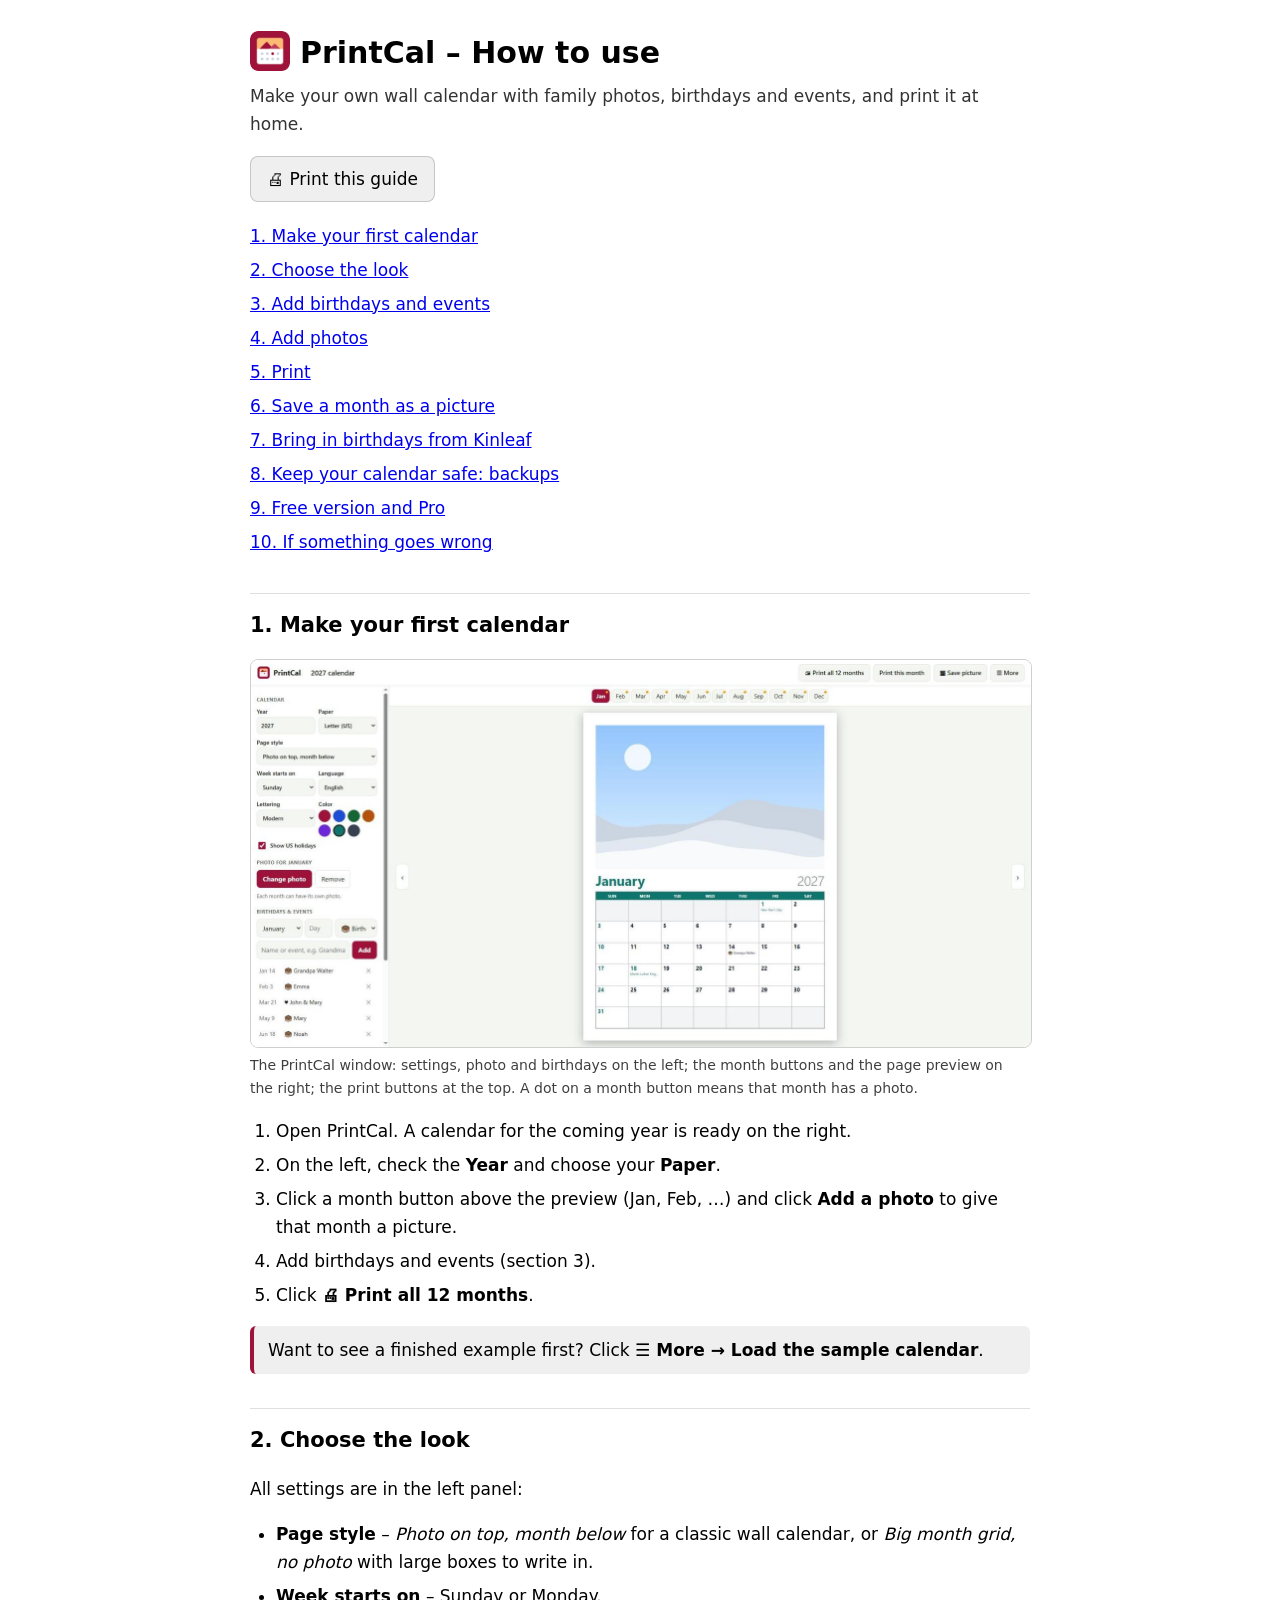
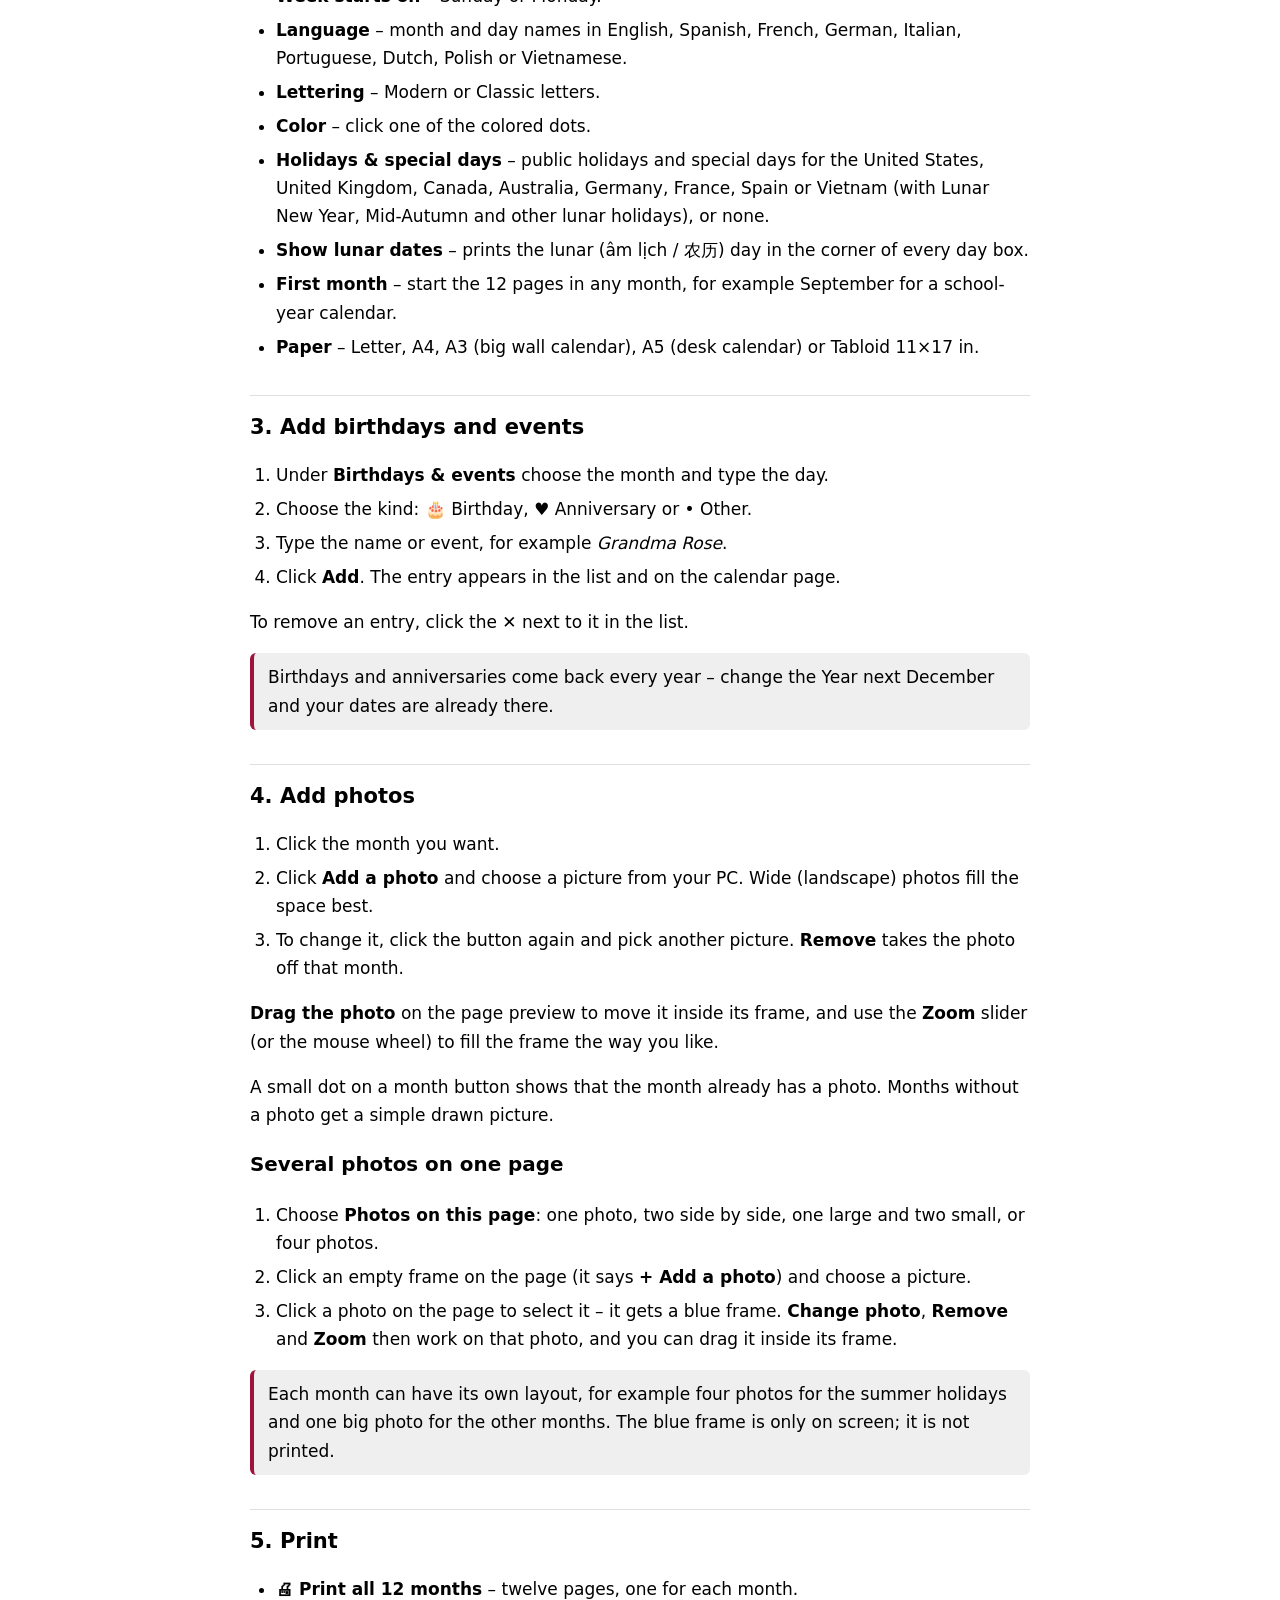
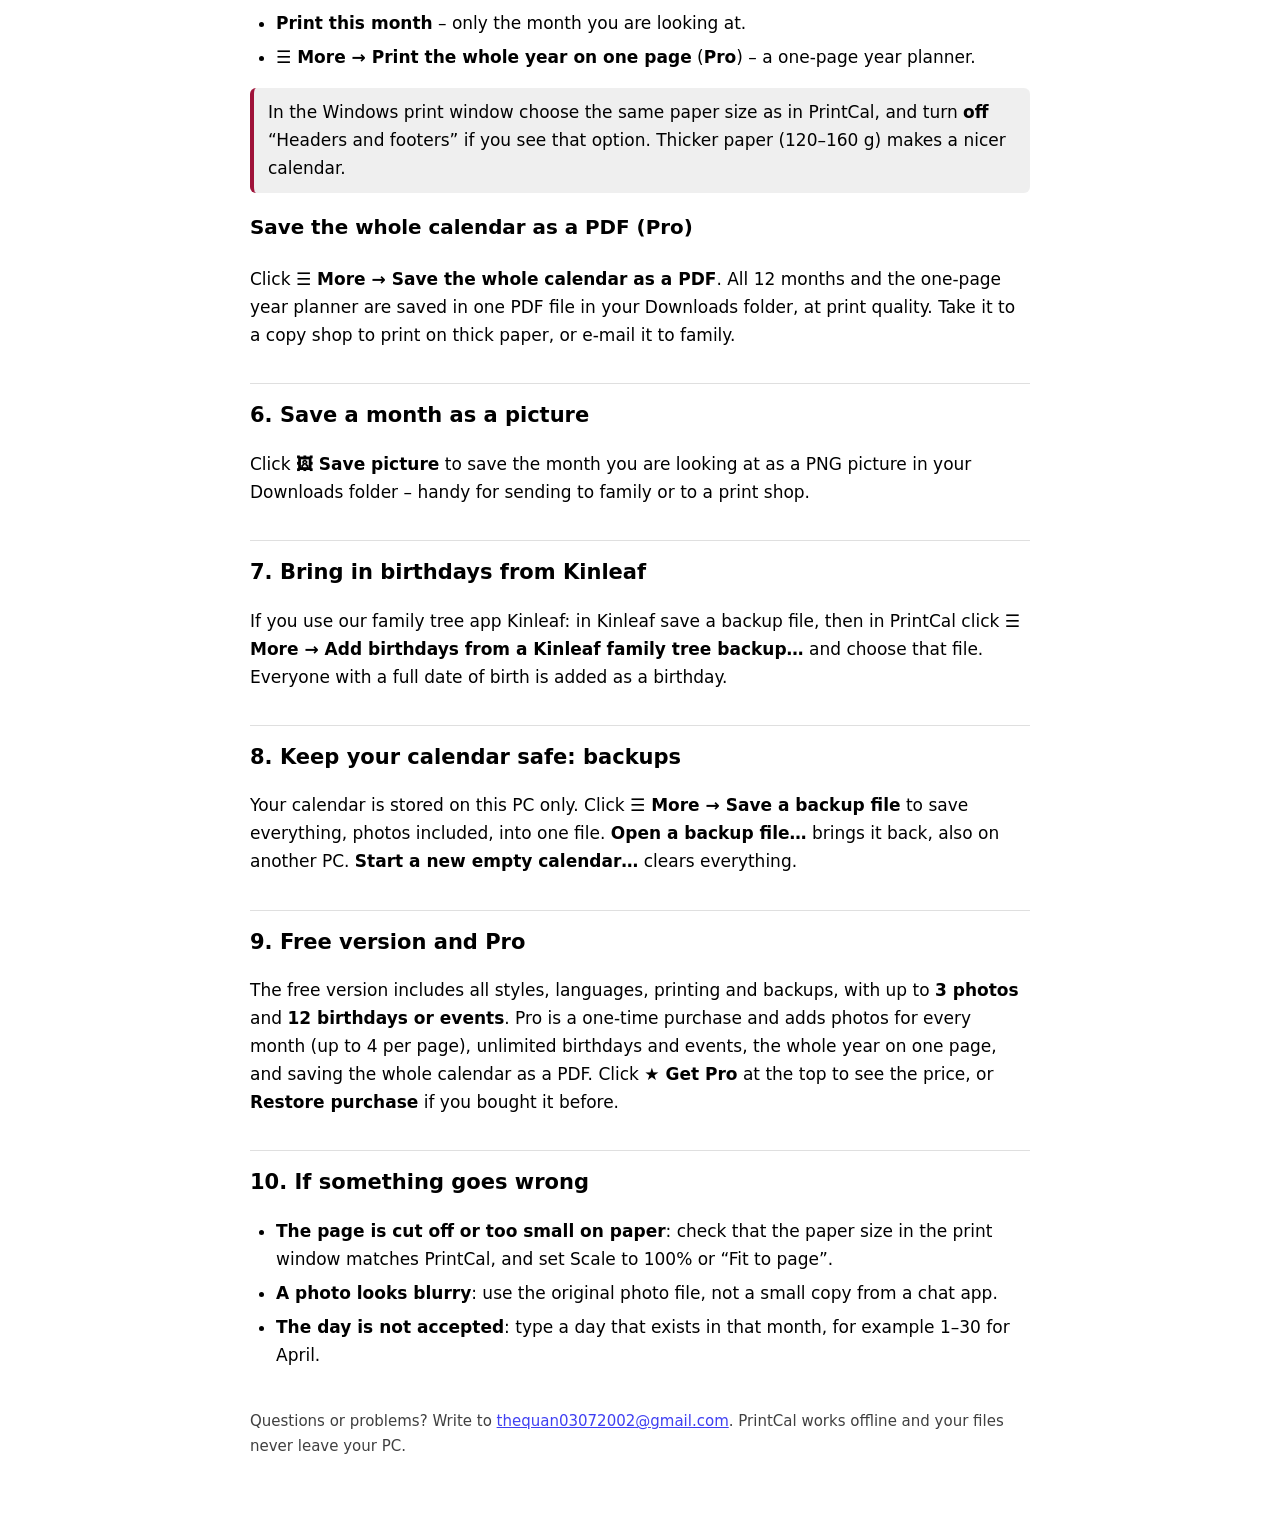
==== commit 805f5dfd: "Photo collages (up to 4 per month), save whole calendar as PDF" ====
--- a/help.html
+++ b/help.html
@@ -1 +1 @@
-<!doctype html><html lang="en"><head><meta charset="utf-8"><meta name="viewport" content="width=device-width, initial-scale=1"><title>PrintCal – How to use</title><link rel="icon" href="icon-192.png"><style>:root{--a:#9f1239;color-scheme:light dark}body{font:17px/1.65 "Segoe UI",system-ui,sans-serif;max-width:780px;margin:0 auto;padding:28px 20px 60px}h1{font-size:30px;margin:0 0 4px}h1 img{vertical-align:-8px;border-radius:8px;margin-right:10px}h2{font-size:21px;margin:34px 0 8px;padding-top:14px;border-top:1px solid #8884}.lead{opacity:.8;margin:0 0 18px}ol,ul{padding-left:26px}li{margin:6px 0}.tip{border-left:4px solid var(--a);background:#8882;padding:10px 14px;border-radius:6px;margin:12px 0}.toc a{display:block;padding:3px 0}kbd{border:1px solid #8886;border-bottom-width:2px;border-radius:5px;padding:1px 6px;font:14px "Segoe UI",sans-serif}.foot{margin-top:40px;opacity:.75;font-size:15px}button{font:inherit;padding:8px 16px;border-radius:8px;border:1px solid #8886;cursor:pointer}@media print{.noprint{display:none}}figure{margin:16px 0}figure img{display:block;max-width:100%;height:auto;border:1px solid #8886;border-radius:8px}figcaption{font-size:14px;opacity:.75;margin-top:6px}</style></head><body><h1><img src="icon-192.png" width="40" height="40" alt="">PrintCal – How to use</h1><p class="lead">Make your own wall calendar with family photos, birthdays and events, and print it at home.</p><p class="noprint"><button onclick="print()">🖨 Print this guide</button></p><div class="toc noprint"><a href="#s0">1. Make your first calendar</a><a href="#s1">2. Choose the look</a><a href="#s2">3. Add birthdays and events</a><a href="#s3">4. Add photos</a><a href="#s4">5. Print</a><a href="#s5">6. Save a month as a picture</a><a href="#s6">7. Bring in birthdays from Kinleaf</a><a href="#s7">8. Keep your calendar safe: backups</a><a href="#s8">9. Free version and Pro</a><a href="#s9">10. If something goes wrong</a></div><h2 id="s0">1. Make your first calendar</h2><figure><img src="help-1.jpg" alt="" loading="lazy"><figcaption>The PrintCal window: settings, photo and birthdays on the left; the month buttons and the page preview on the right; the print buttons at the top. A dot on a month button means that month has a photo.</figcaption></figure><ol><li>Open PrintCal. A calendar for the coming year is ready on the right.</li><li>On the left, check the <b>Year</b> and choose your <b>Paper</b>.</li><li>Click a month button above the preview (Jan, Feb, …) and click <b>Add a photo</b> to give that month a picture.</li><li>Add birthdays and events (section 3).</li><li>Click <b>🖨 Print all 12 months</b>.</li></ol><p class="tip">Want to see a finished example first? Click <b>☰ More → Load the sample calendar</b>.</p><h2 id="s1">2. Choose the look</h2><p>All settings are in the left panel:</p><ul><li><b>Page style</b> – <i>Photo on top, month below</i> for a classic wall calendar, or <i>Big month grid, no photo</i> with large boxes to write in.</li><li><b>Week starts on</b> – Sunday or Monday.</li><li><b>Language</b> – month and day names in English, Spanish, French, German, Italian, Portuguese, Dutch, Polish or Vietnamese.</li><li><b>Lettering</b> – Modern or Classic letters.</li><li><b>Color</b> – click one of the colored dots.</li><li><b>Holidays &amp; special days</b> – public holidays and special days for the United States, United Kingdom, Canada, Australia, Germany, France, Spain or Vietnam (with Lunar New Year, Mid-Autumn and other lunar holidays), or none.</li><li><b>Show lunar dates</b> – prints the lunar (âm lịch / 农历) day in the corner of every day box.</li><li><b>First month</b> – start the 12 pages in any month, for example September for a school-year calendar.</li><li><b>Paper</b> – Letter, A4, A3 (big wall calendar), A5 (desk calendar) or Tabloid 11×17 in.</li></ul><h2 id="s2">3. Add birthdays and events</h2><ol><li>Under <b>Birthdays &amp; events</b> choose the month and type the day.</li><li>Choose the kind: 🎂 Birthday, ♥ Anniversary or • Other.</li><li>Type the name or event, for example <i>Grandma Rose</i>.</li><li>Click <b>Add</b>. The entry appears in the list and on the calendar page.</li></ol><p>To remove an entry, click the <b>✕</b> next to it in the list.</p><p class="tip">Birthdays and anniversaries come back every year – change the Year next December and your dates are already there.</p><h2 id="s3">4. Add photos</h2><ol><li>Click the month you want.</li><li>Click <b>Add a photo</b> and choose a picture from your PC. Wide (landscape) photos fill the space best.</li><li>To change it, click the button again and pick another picture. <b>Remove</b> takes the photo off that month.</li></ol><p><b>Drag the photo</b> on the page preview to move it inside its frame, and use the <b>Zoom</b> slider (or the mouse wheel) to fill the frame the way you like.</p><p>A small dot on a month button shows that the month already has a photo. Months without a photo get a simple drawn picture.</p><h2 id="s4">5. Print</h2><ul><li><b>🖨 Print all 12 months</b> – twelve pages, one for each month.</li><li><b>Print this month</b> – only the month you are looking at.</li><li><b>☰ More → Print the whole year on one page</b> (<b>Pro</b>) – a one-page year planner.</li></ul><p class="tip">In the Windows print window choose the same paper size as in PrintCal, and turn <b>off</b> “Headers and footers” if you see that option. Thicker paper (120–160 g) makes a nicer calendar.</p><h2 id="s5">6. Save a month as a picture</h2><p>Click <b>🖼 Save picture</b> to save the month you are looking at as a PNG picture in your Downloads folder – handy for sending to family or to a print shop.</p><h2 id="s6">7. Bring in birthdays from Kinleaf</h2><p>If you use our family tree app Kinleaf: in Kinleaf save a backup file, then in PrintCal click <b>☰ More → Add birthdays from a Kinleaf family tree backup…</b> and choose that file. Everyone with a full date of birth is added as a birthday.</p><h2 id="s7">8. Keep your calendar safe: backups</h2><p>Your calendar is stored on this PC only. Click <b>☰ More → Save a backup file</b> to save everything, photos included, into one file. <b>Open a backup file…</b> brings it back, also on another PC. <b>Start a new empty calendar…</b> clears everything.</p><h2 id="s8">9. Free version and Pro</h2><p>The free version includes all styles, languages, printing and backups, with up to <b>3 photos</b> and <b>12 birthdays or events</b>. Pro is a one-time purchase and adds a photo for every month, unlimited birthdays and events, and the whole year on one page. Click <b>★ Get Pro</b> at the top to see the price, or <b>Restore purchase</b> if you bought it before.</p><h2 id="s9">10. If something goes wrong</h2><ul><li><b>The page is cut off or too small on paper</b>: check that the paper size in the print window matches PrintCal, and set Scale to 100% or “Fit to page”.</li><li><b>A photo looks blurry</b>: use the original photo file, not a small copy from a chat app.</li><li><b>The day is not accepted</b>: type a day that exists in that month, for example 1–30 for April.</li></ul><p class="foot">Questions or problems? Write to <a href="mailto:thequan03072002@gmail.com">thequan03072002@gmail.com</a>. PrintCal works offline and your files never leave your PC.</p></body></html>+<!doctype html><html lang="en"><head><meta charset="utf-8"><meta name="viewport" content="width=device-width, initial-scale=1"><title>PrintCal – How to use</title><link rel="icon" href="icon-192.png"><style>:root{--a:#9f1239;color-scheme:light dark}body{font:17px/1.65 "Segoe UI",system-ui,sans-serif;max-width:780px;margin:0 auto;padding:28px 20px 60px}h1{font-size:30px;margin:0 0 4px}h1 img{vertical-align:-8px;border-radius:8px;margin-right:10px}h2{font-size:21px;margin:34px 0 8px;padding-top:14px;border-top:1px solid #8884}.lead{opacity:.8;margin:0 0 18px}ol,ul{padding-left:26px}li{margin:6px 0}.tip{border-left:4px solid var(--a);background:#8882;padding:10px 14px;border-radius:6px;margin:12px 0}.toc a{display:block;padding:3px 0}kbd{border:1px solid #8886;border-bottom-width:2px;border-radius:5px;padding:1px 6px;font:14px "Segoe UI",sans-serif}.foot{margin-top:40px;opacity:.75;font-size:15px}button{font:inherit;padding:8px 16px;border-radius:8px;border:1px solid #8886;cursor:pointer}@media print{.noprint{display:none}}figure{margin:16px 0}figure img{display:block;max-width:100%;height:auto;border:1px solid #8886;border-radius:8px}figcaption{font-size:14px;opacity:.75;margin-top:6px}</style></head><body><h1><img src="icon-192.png" width="40" height="40" alt="">PrintCal – How to use</h1><p class="lead">Make your own wall calendar with family photos, birthdays and events, and print it at home.</p><p class="noprint"><button onclick="print()">🖨 Print this guide</button></p><div class="toc noprint"><a href="#s0">1. Make your first calendar</a><a href="#s1">2. Choose the look</a><a href="#s2">3. Add birthdays and events</a><a href="#s3">4. Add photos</a><a href="#s4">5. Print</a><a href="#s5">6. Save a month as a picture</a><a href="#s6">7. Bring in birthdays from Kinleaf</a><a href="#s7">8. Keep your calendar safe: backups</a><a href="#s8">9. Free version and Pro</a><a href="#s9">10. If something goes wrong</a></div><h2 id="s0">1. Make your first calendar</h2><figure><img src="help-1.jpg" alt="" loading="lazy"><figcaption>The PrintCal window: settings, photo and birthdays on the left; the month buttons and the page preview on the right; the print buttons at the top. A dot on a month button means that month has a photo.</figcaption></figure><ol><li>Open PrintCal. A calendar for the coming year is ready on the right.</li><li>On the left, check the <b>Year</b> and choose your <b>Paper</b>.</li><li>Click a month button above the preview (Jan, Feb, …) and click <b>Add a photo</b> to give that month a picture.</li><li>Add birthdays and events (section 3).</li><li>Click <b>🖨 Print all 12 months</b>.</li></ol><p class="tip">Want to see a finished example first? Click <b>☰ More → Load the sample calendar</b>.</p><h2 id="s1">2. Choose the look</h2><p>All settings are in the left panel:</p><ul><li><b>Page style</b> – <i>Photo on top, month below</i> for a classic wall calendar, or <i>Big month grid, no photo</i> with large boxes to write in.</li><li><b>Week starts on</b> – Sunday or Monday.</li><li><b>Language</b> – month and day names in English, Spanish, French, German, Italian, Portuguese, Dutch, Polish or Vietnamese.</li><li><b>Lettering</b> – Modern or Classic letters.</li><li><b>Color</b> – click one of the colored dots.</li><li><b>Holidays &amp; special days</b> – public holidays and special days for the United States, United Kingdom, Canada, Australia, Germany, France, Spain or Vietnam (with Lunar New Year, Mid-Autumn and other lunar holidays), or none.</li><li><b>Show lunar dates</b> – prints the lunar (âm lịch / 农历) day in the corner of every day box.</li><li><b>First month</b> – start the 12 pages in any month, for example September for a school-year calendar.</li><li><b>Paper</b> – Letter, A4, A3 (big wall calendar), A5 (desk calendar) or Tabloid 11×17 in.</li></ul><h2 id="s2">3. Add birthdays and events</h2><ol><li>Under <b>Birthdays &amp; events</b> choose the month and type the day.</li><li>Choose the kind: 🎂 Birthday, ♥ Anniversary or • Other.</li><li>Type the name or event, for example <i>Grandma Rose</i>.</li><li>Click <b>Add</b>. The entry appears in the list and on the calendar page.</li></ol><p>To remove an entry, click the <b>✕</b> next to it in the list.</p><p class="tip">Birthdays and anniversaries come back every year – change the Year next December and your dates are already there.</p><h2 id="s3">4. Add photos</h2><ol><li>Click the month you want.</li><li>Click <b>Add a photo</b> and choose a picture from your PC. Wide (landscape) photos fill the space best.</li><li>To change it, click the button again and pick another picture. <b>Remove</b> takes the photo off that month.</li></ol><p><b>Drag the photo</b> on the page preview to move it inside its frame, and use the <b>Zoom</b> slider (or the mouse wheel) to fill the frame the way you like.</p><p>A small dot on a month button shows that the month already has a photo. Months without a photo get a simple drawn picture.</p><h3>Several photos on one page</h3><ol><li>Choose <b>Photos on this page</b>: one photo, two side by side, one large and two small, or four photos.</li><li>Click an empty frame on the page (it says <b>+ Add a photo</b>) and choose a picture.</li><li>Click a photo on the page to select it – it gets a blue frame. <b>Change photo</b>, <b>Remove</b> and <b>Zoom</b> then work on that photo, and you can drag it inside its frame.</li></ol><p class="tip">Each month can have its own layout, for example four photos for the summer holidays and one big photo for the other months. The blue frame is only on screen; it is not printed.</p><h2 id="s4">5. Print</h2><ul><li><b>🖨 Print all 12 months</b> – twelve pages, one for each month.</li><li><b>Print this month</b> – only the month you are looking at.</li><li><b>☰ More → Print the whole year on one page</b> (<b>Pro</b>) – a one-page year planner.</li></ul><p class="tip">In the Windows print window choose the same paper size as in PrintCal, and turn <b>off</b> “Headers and footers” if you see that option. Thicker paper (120–160 g) makes a nicer calendar.</p><h3>Save the whole calendar as a PDF (Pro)</h3><p>Click <b>☰ More → Save the whole calendar as a PDF</b>. All 12 months and the one-page year planner are saved in one PDF file in your Downloads folder, at print quality. Take it to a copy shop to print on thick paper, or e-mail it to family.</p><h2 id="s5">6. Save a month as a picture</h2><p>Click <b>🖼 Save picture</b> to save the month you are looking at as a PNG picture in your Downloads folder – handy for sending to family or to a print shop.</p><h2 id="s6">7. Bring in birthdays from Kinleaf</h2><p>If you use our family tree app Kinleaf: in Kinleaf save a backup file, then in PrintCal click <b>☰ More → Add birthdays from a Kinleaf family tree backup…</b> and choose that file. Everyone with a full date of birth is added as a birthday.</p><h2 id="s7">8. Keep your calendar safe: backups</h2><p>Your calendar is stored on this PC only. Click <b>☰ More → Save a backup file</b> to save everything, photos included, into one file. <b>Open a backup file…</b> brings it back, also on another PC. <b>Start a new empty calendar…</b> clears everything.</p><h2 id="s8">9. Free version and Pro</h2><p>The free version includes all styles, languages, printing and backups, with up to <b>3 photos</b> and <b>12 birthdays or events</b>. Pro is a one-time purchase and adds photos for every month (up to 4 per page), unlimited birthdays and events, the whole year on one page, and saving the whole calendar as a PDF. Click <b>★ Get Pro</b> at the top to see the price, or <b>Restore purchase</b> if you bought it before.</p><h2 id="s9">10. If something goes wrong</h2><ul><li><b>The page is cut off or too small on paper</b>: check that the paper size in the print window matches PrintCal, and set Scale to 100% or “Fit to page”.</li><li><b>A photo looks blurry</b>: use the original photo file, not a small copy from a chat app.</li><li><b>The day is not accepted</b>: type a day that exists in that month, for example 1–30 for April.</li></ul><p class="foot">Questions or problems? Write to <a href="mailto:thequan03072002@gmail.com">thequan03072002@gmail.com</a>. PrintCal works offline and your files never leave your PC.</p></body></html>
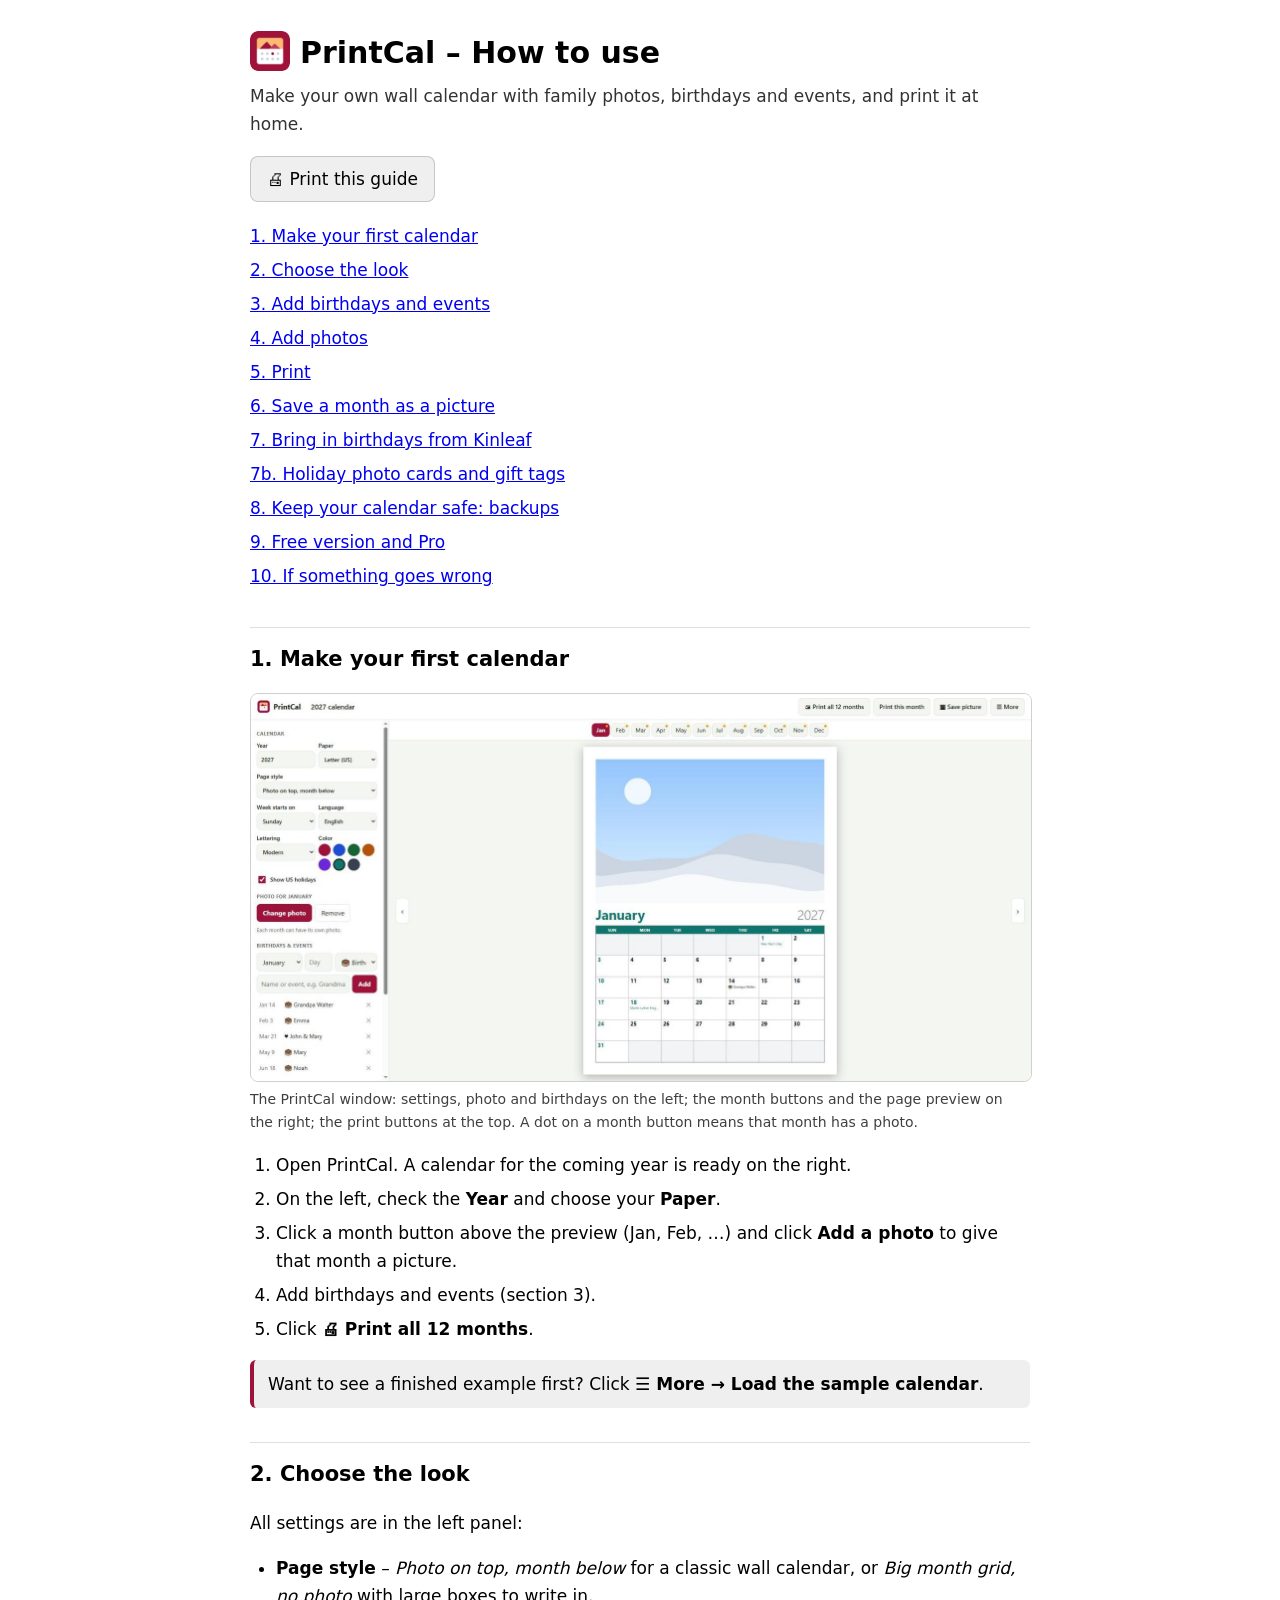
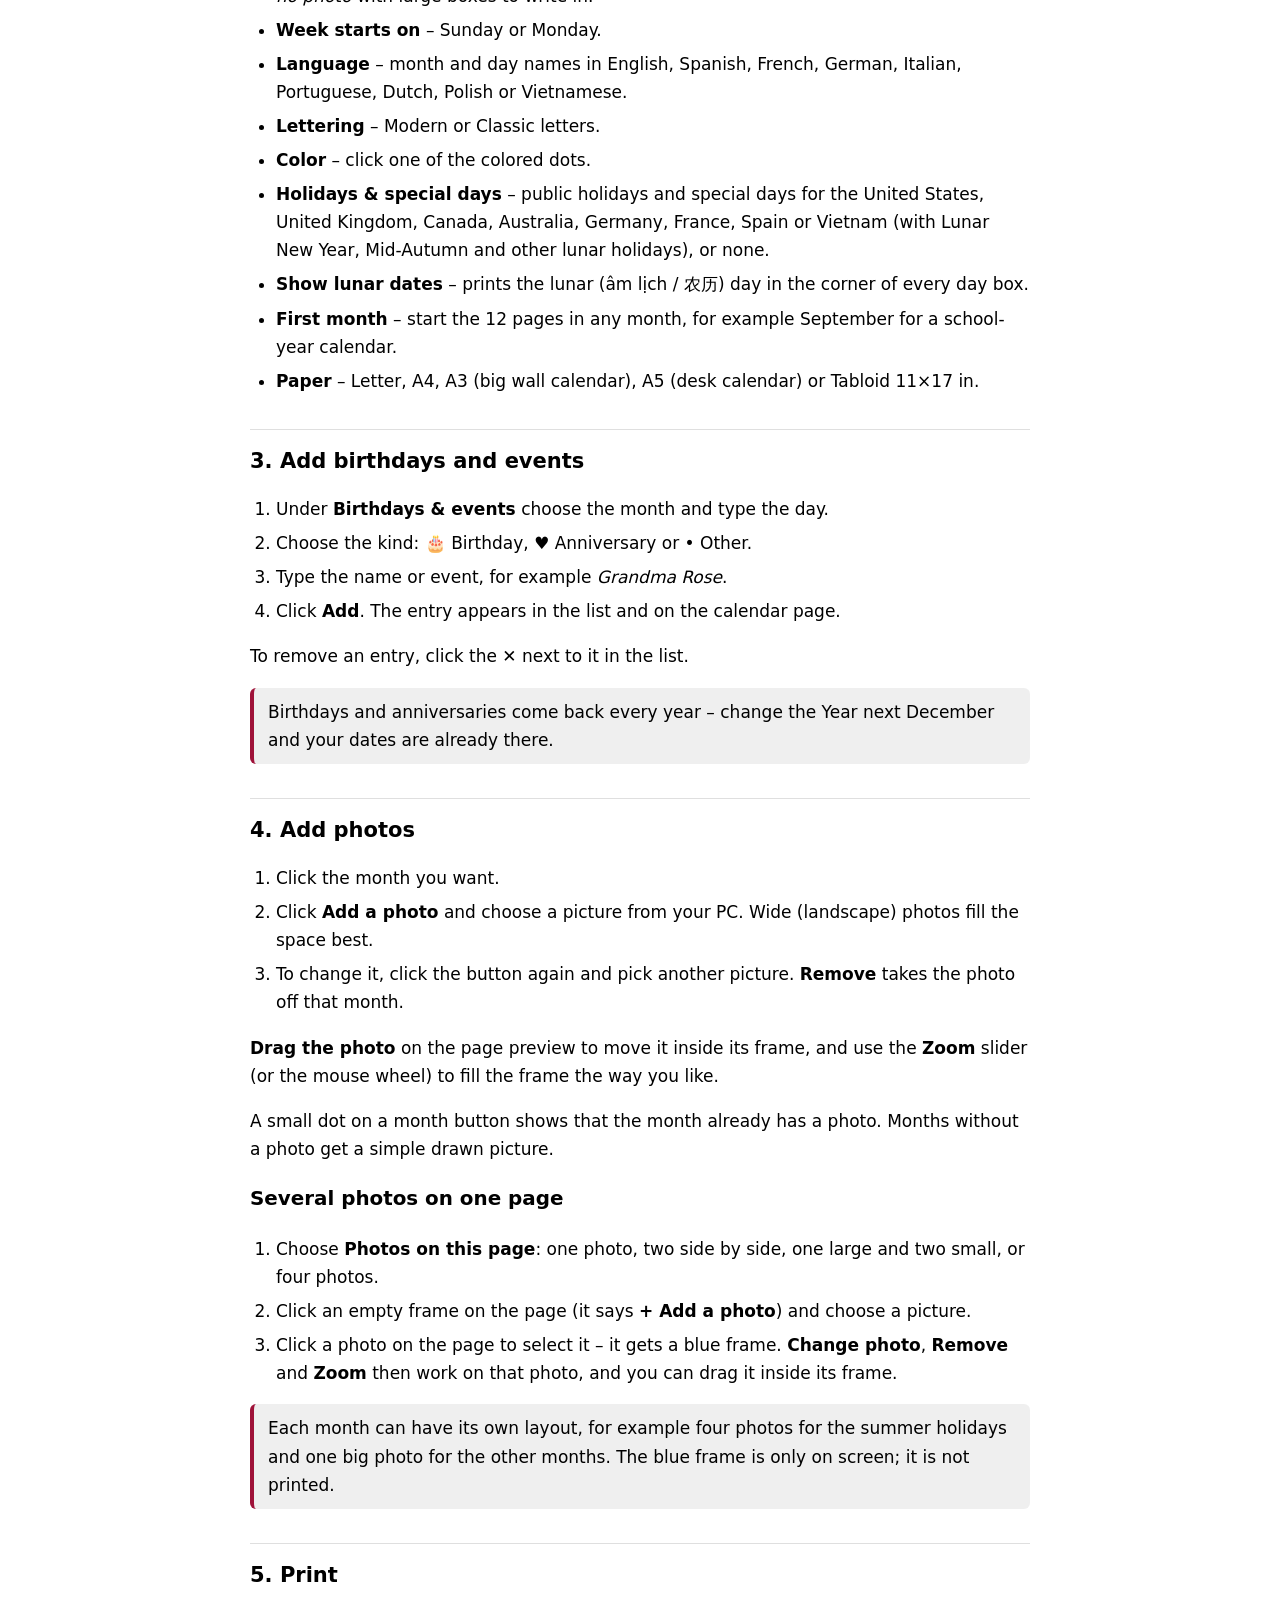
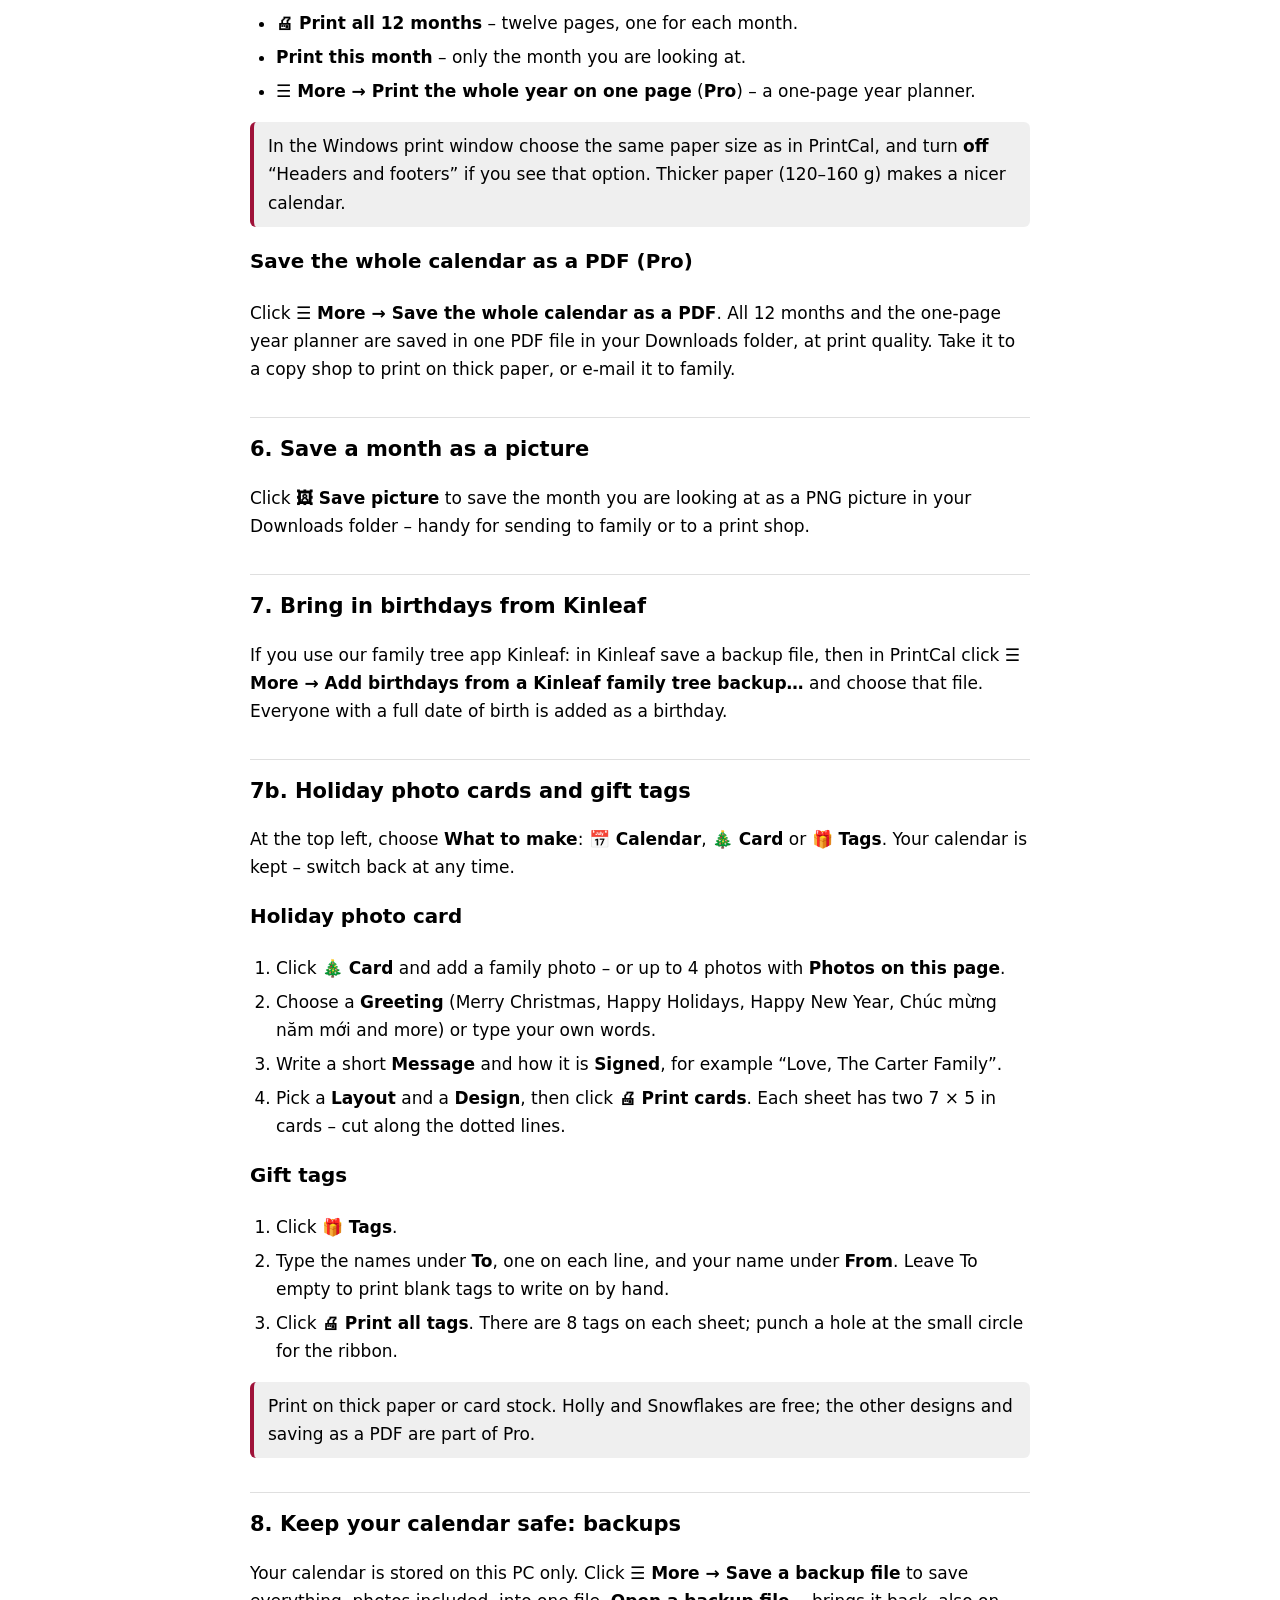
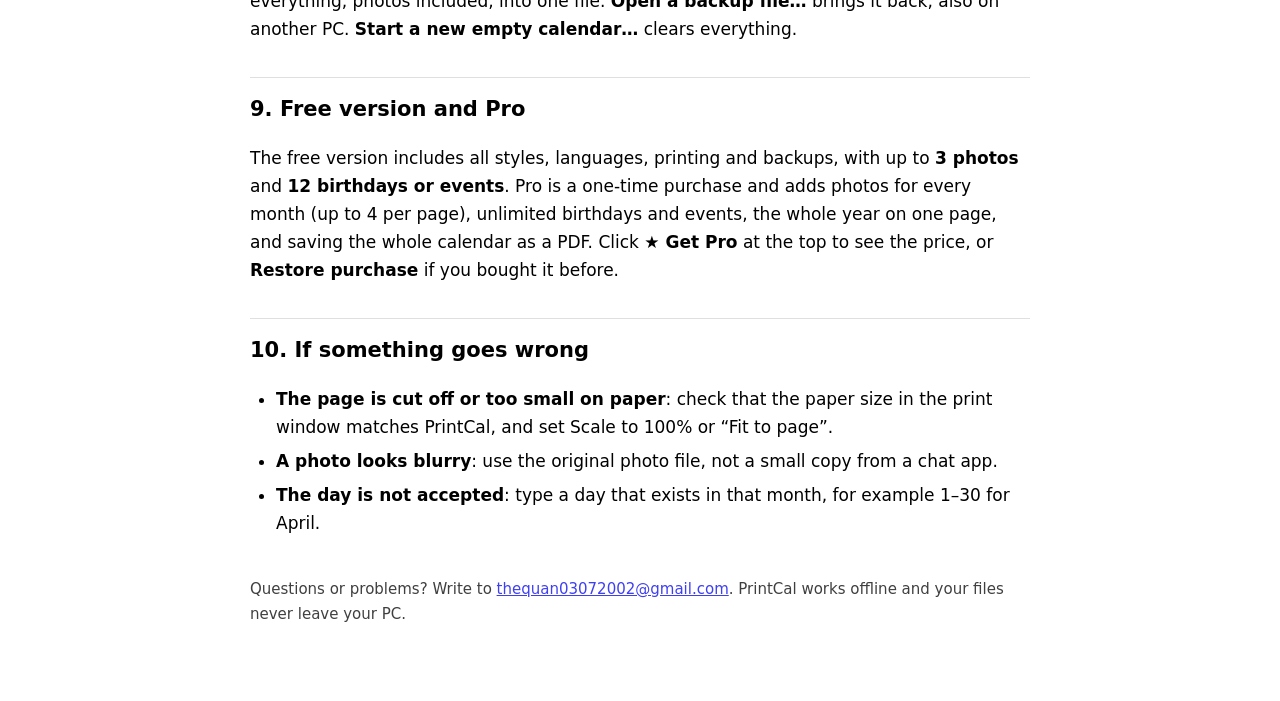
==== commit 3119224c: "Holiday photo cards and gift tags" ====
--- a/help.html
+++ b/help.html
@@ -1 +1 @@
-<!doctype html><html lang="en"><head><meta charset="utf-8"><meta name="viewport" content="width=device-width, initial-scale=1"><title>PrintCal – How to use</title><link rel="icon" href="icon-192.png"><style>:root{--a:#9f1239;color-scheme:light dark}body{font:17px/1.65 "Segoe UI",system-ui,sans-serif;max-width:780px;margin:0 auto;padding:28px 20px 60px}h1{font-size:30px;margin:0 0 4px}h1 img{vertical-align:-8px;border-radius:8px;margin-right:10px}h2{font-size:21px;margin:34px 0 8px;padding-top:14px;border-top:1px solid #8884}.lead{opacity:.8;margin:0 0 18px}ol,ul{padding-left:26px}li{margin:6px 0}.tip{border-left:4px solid var(--a);background:#8882;padding:10px 14px;border-radius:6px;margin:12px 0}.toc a{display:block;padding:3px 0}kbd{border:1px solid #8886;border-bottom-width:2px;border-radius:5px;padding:1px 6px;font:14px "Segoe UI",sans-serif}.foot{margin-top:40px;opacity:.75;font-size:15px}button{font:inherit;padding:8px 16px;border-radius:8px;border:1px solid #8886;cursor:pointer}@media print{.noprint{display:none}}figure{margin:16px 0}figure img{display:block;max-width:100%;height:auto;border:1px solid #8886;border-radius:8px}figcaption{font-size:14px;opacity:.75;margin-top:6px}</style></head><body><h1><img src="icon-192.png" width="40" height="40" alt="">PrintCal – How to use</h1><p class="lead">Make your own wall calendar with family photos, birthdays and events, and print it at home.</p><p class="noprint"><button onclick="print()">🖨 Print this guide</button></p><div class="toc noprint"><a href="#s0">1. Make your first calendar</a><a href="#s1">2. Choose the look</a><a href="#s2">3. Add birthdays and events</a><a href="#s3">4. Add photos</a><a href="#s4">5. Print</a><a href="#s5">6. Save a month as a picture</a><a href="#s6">7. Bring in birthdays from Kinleaf</a><a href="#s7">8. Keep your calendar safe: backups</a><a href="#s8">9. Free version and Pro</a><a href="#s9">10. If something goes wrong</a></div><h2 id="s0">1. Make your first calendar</h2><figure><img src="help-1.jpg" alt="" loading="lazy"><figcaption>The PrintCal window: settings, photo and birthdays on the left; the month buttons and the page preview on the right; the print buttons at the top. A dot on a month button means that month has a photo.</figcaption></figure><ol><li>Open PrintCal. A calendar for the coming year is ready on the right.</li><li>On the left, check the <b>Year</b> and choose your <b>Paper</b>.</li><li>Click a month button above the preview (Jan, Feb, …) and click <b>Add a photo</b> to give that month a picture.</li><li>Add birthdays and events (section 3).</li><li>Click <b>🖨 Print all 12 months</b>.</li></ol><p class="tip">Want to see a finished example first? Click <b>☰ More → Load the sample calendar</b>.</p><h2 id="s1">2. Choose the look</h2><p>All settings are in the left panel:</p><ul><li><b>Page style</b> – <i>Photo on top, month below</i> for a classic wall calendar, or <i>Big month grid, no photo</i> with large boxes to write in.</li><li><b>Week starts on</b> – Sunday or Monday.</li><li><b>Language</b> – month and day names in English, Spanish, French, German, Italian, Portuguese, Dutch, Polish or Vietnamese.</li><li><b>Lettering</b> – Modern or Classic letters.</li><li><b>Color</b> – click one of the colored dots.</li><li><b>Holidays &amp; special days</b> – public holidays and special days for the United States, United Kingdom, Canada, Australia, Germany, France, Spain or Vietnam (with Lunar New Year, Mid-Autumn and other lunar holidays), or none.</li><li><b>Show lunar dates</b> – prints the lunar (âm lịch / 农历) day in the corner of every day box.</li><li><b>First month</b> – start the 12 pages in any month, for example September for a school-year calendar.</li><li><b>Paper</b> – Letter, A4, A3 (big wall calendar), A5 (desk calendar) or Tabloid 11×17 in.</li></ul><h2 id="s2">3. Add birthdays and events</h2><ol><li>Under <b>Birthdays &amp; events</b> choose the month and type the day.</li><li>Choose the kind: 🎂 Birthday, ♥ Anniversary or • Other.</li><li>Type the name or event, for example <i>Grandma Rose</i>.</li><li>Click <b>Add</b>. The entry appears in the list and on the calendar page.</li></ol><p>To remove an entry, click the <b>✕</b> next to it in the list.</p><p class="tip">Birthdays and anniversaries come back every year – change the Year next December and your dates are already there.</p><h2 id="s3">4. Add photos</h2><ol><li>Click the month you want.</li><li>Click <b>Add a photo</b> and choose a picture from your PC. Wide (landscape) photos fill the space best.</li><li>To change it, click the button again and pick another picture. <b>Remove</b> takes the photo off that month.</li></ol><p><b>Drag the photo</b> on the page preview to move it inside its frame, and use the <b>Zoom</b> slider (or the mouse wheel) to fill the frame the way you like.</p><p>A small dot on a month button shows that the month already has a photo. Months without a photo get a simple drawn picture.</p><h3>Several photos on one page</h3><ol><li>Choose <b>Photos on this page</b>: one photo, two side by side, one large and two small, or four photos.</li><li>Click an empty frame on the page (it says <b>+ Add a photo</b>) and choose a picture.</li><li>Click a photo on the page to select it – it gets a blue frame. <b>Change photo</b>, <b>Remove</b> and <b>Zoom</b> then work on that photo, and you can drag it inside its frame.</li></ol><p class="tip">Each month can have its own layout, for example four photos for the summer holidays and one big photo for the other months. The blue frame is only on screen; it is not printed.</p><h2 id="s4">5. Print</h2><ul><li><b>🖨 Print all 12 months</b> – twelve pages, one for each month.</li><li><b>Print this month</b> – only the month you are looking at.</li><li><b>☰ More → Print the whole year on one page</b> (<b>Pro</b>) – a one-page year planner.</li></ul><p class="tip">In the Windows print window choose the same paper size as in PrintCal, and turn <b>off</b> “Headers and footers” if you see that option. Thicker paper (120–160 g) makes a nicer calendar.</p><h3>Save the whole calendar as a PDF (Pro)</h3><p>Click <b>☰ More → Save the whole calendar as a PDF</b>. All 12 months and the one-page year planner are saved in one PDF file in your Downloads folder, at print quality. Take it to a copy shop to print on thick paper, or e-mail it to family.</p><h2 id="s5">6. Save a month as a picture</h2><p>Click <b>🖼 Save picture</b> to save the month you are looking at as a PNG picture in your Downloads folder – handy for sending to family or to a print shop.</p><h2 id="s6">7. Bring in birthdays from Kinleaf</h2><p>If you use our family tree app Kinleaf: in Kinleaf save a backup file, then in PrintCal click <b>☰ More → Add birthdays from a Kinleaf family tree backup…</b> and choose that file. Everyone with a full date of birth is added as a birthday.</p><h2 id="s7">8. Keep your calendar safe: backups</h2><p>Your calendar is stored on this PC only. Click <b>☰ More → Save a backup file</b> to save everything, photos included, into one file. <b>Open a backup file…</b> brings it back, also on another PC. <b>Start a new empty calendar…</b> clears everything.</p><h2 id="s8">9. Free version and Pro</h2><p>The free version includes all styles, languages, printing and backups, with up to <b>3 photos</b> and <b>12 birthdays or events</b>. Pro is a one-time purchase and adds photos for every month (up to 4 per page), unlimited birthdays and events, the whole year on one page, and saving the whole calendar as a PDF. Click <b>★ Get Pro</b> at the top to see the price, or <b>Restore purchase</b> if you bought it before.</p><h2 id="s9">10. If something goes wrong</h2><ul><li><b>The page is cut off or too small on paper</b>: check that the paper size in the print window matches PrintCal, and set Scale to 100% or “Fit to page”.</li><li><b>A photo looks blurry</b>: use the original photo file, not a small copy from a chat app.</li><li><b>The day is not accepted</b>: type a day that exists in that month, for example 1–30 for April.</li></ul><p class="foot">Questions or problems? Write to <a href="mailto:thequan03072002@gmail.com">thequan03072002@gmail.com</a>. PrintCal works offline and your files never leave your PC.</p></body></html>+<!doctype html><html lang="en"><head><meta charset="utf-8"><meta name="viewport" content="width=device-width, initial-scale=1"><title>PrintCal – How to use</title><link rel="icon" href="icon-192.png"><style>:root{--a:#9f1239;color-scheme:light dark}body{font:17px/1.65 "Segoe UI",system-ui,sans-serif;max-width:780px;margin:0 auto;padding:28px 20px 60px}h1{font-size:30px;margin:0 0 4px}h1 img{vertical-align:-8px;border-radius:8px;margin-right:10px}h2{font-size:21px;margin:34px 0 8px;padding-top:14px;border-top:1px solid #8884}.lead{opacity:.8;margin:0 0 18px}ol,ul{padding-left:26px}li{margin:6px 0}.tip{border-left:4px solid var(--a);background:#8882;padding:10px 14px;border-radius:6px;margin:12px 0}.toc a{display:block;padding:3px 0}kbd{border:1px solid #8886;border-bottom-width:2px;border-radius:5px;padding:1px 6px;font:14px "Segoe UI",sans-serif}.foot{margin-top:40px;opacity:.75;font-size:15px}button{font:inherit;padding:8px 16px;border-radius:8px;border:1px solid #8886;cursor:pointer}@media print{.noprint{display:none}}figure{margin:16px 0}figure img{display:block;max-width:100%;height:auto;border:1px solid #8886;border-radius:8px}figcaption{font-size:14px;opacity:.75;margin-top:6px}</style></head><body><h1><img src="icon-192.png" width="40" height="40" alt="">PrintCal – How to use</h1><p class="lead">Make your own wall calendar with family photos, birthdays and events, and print it at home.</p><p class="noprint"><button onclick="print()">🖨 Print this guide</button></p><div class="toc noprint"><a href="#s0">1. Make your first calendar</a><a href="#s1">2. Choose the look</a><a href="#s2">3. Add birthdays and events</a><a href="#s3">4. Add photos</a><a href="#s4">5. Print</a><a href="#s5">6. Save a month as a picture</a><a href="#s6">7. Bring in birthdays from Kinleaf</a><a href="#s6b">7b. Holiday photo cards and gift tags</a><a href="#s7">8. Keep your calendar safe: backups</a><a href="#s8">9. Free version and Pro</a><a href="#s9">10. If something goes wrong</a></div><h2 id="s0">1. Make your first calendar</h2><figure><img src="help-1.jpg" alt="" loading="lazy"><figcaption>The PrintCal window: settings, photo and birthdays on the left; the month buttons and the page preview on the right; the print buttons at the top. A dot on a month button means that month has a photo.</figcaption></figure><ol><li>Open PrintCal. A calendar for the coming year is ready on the right.</li><li>On the left, check the <b>Year</b> and choose your <b>Paper</b>.</li><li>Click a month button above the preview (Jan, Feb, …) and click <b>Add a photo</b> to give that month a picture.</li><li>Add birthdays and events (section 3).</li><li>Click <b>🖨 Print all 12 months</b>.</li></ol><p class="tip">Want to see a finished example first? Click <b>☰ More → Load the sample calendar</b>.</p><h2 id="s1">2. Choose the look</h2><p>All settings are in the left panel:</p><ul><li><b>Page style</b> – <i>Photo on top, month below</i> for a classic wall calendar, or <i>Big month grid, no photo</i> with large boxes to write in.</li><li><b>Week starts on</b> – Sunday or Monday.</li><li><b>Language</b> – month and day names in English, Spanish, French, German, Italian, Portuguese, Dutch, Polish or Vietnamese.</li><li><b>Lettering</b> – Modern or Classic letters.</li><li><b>Color</b> – click one of the colored dots.</li><li><b>Holidays &amp; special days</b> – public holidays and special days for the United States, United Kingdom, Canada, Australia, Germany, France, Spain or Vietnam (with Lunar New Year, Mid-Autumn and other lunar holidays), or none.</li><li><b>Show lunar dates</b> – prints the lunar (âm lịch / 农历) day in the corner of every day box.</li><li><b>First month</b> – start the 12 pages in any month, for example September for a school-year calendar.</li><li><b>Paper</b> – Letter, A4, A3 (big wall calendar), A5 (desk calendar) or Tabloid 11×17 in.</li></ul><h2 id="s2">3. Add birthdays and events</h2><ol><li>Under <b>Birthdays &amp; events</b> choose the month and type the day.</li><li>Choose the kind: 🎂 Birthday, ♥ Anniversary or • Other.</li><li>Type the name or event, for example <i>Grandma Rose</i>.</li><li>Click <b>Add</b>. The entry appears in the list and on the calendar page.</li></ol><p>To remove an entry, click the <b>✕</b> next to it in the list.</p><p class="tip">Birthdays and anniversaries come back every year – change the Year next December and your dates are already there.</p><h2 id="s3">4. Add photos</h2><ol><li>Click the month you want.</li><li>Click <b>Add a photo</b> and choose a picture from your PC. Wide (landscape) photos fill the space best.</li><li>To change it, click the button again and pick another picture. <b>Remove</b> takes the photo off that month.</li></ol><p><b>Drag the photo</b> on the page preview to move it inside its frame, and use the <b>Zoom</b> slider (or the mouse wheel) to fill the frame the way you like.</p><p>A small dot on a month button shows that the month already has a photo. Months without a photo get a simple drawn picture.</p><h3>Several photos on one page</h3><ol><li>Choose <b>Photos on this page</b>: one photo, two side by side, one large and two small, or four photos.</li><li>Click an empty frame on the page (it says <b>+ Add a photo</b>) and choose a picture.</li><li>Click a photo on the page to select it – it gets a blue frame. <b>Change photo</b>, <b>Remove</b> and <b>Zoom</b> then work on that photo, and you can drag it inside its frame.</li></ol><p class="tip">Each month can have its own layout, for example four photos for the summer holidays and one big photo for the other months. The blue frame is only on screen; it is not printed.</p><h2 id="s4">5. Print</h2><ul><li><b>🖨 Print all 12 months</b> – twelve pages, one for each month.</li><li><b>Print this month</b> – only the month you are looking at.</li><li><b>☰ More → Print the whole year on one page</b> (<b>Pro</b>) – a one-page year planner.</li></ul><p class="tip">In the Windows print window choose the same paper size as in PrintCal, and turn <b>off</b> “Headers and footers” if you see that option. Thicker paper (120–160 g) makes a nicer calendar.</p><h3>Save the whole calendar as a PDF (Pro)</h3><p>Click <b>☰ More → Save the whole calendar as a PDF</b>. All 12 months and the one-page year planner are saved in one PDF file in your Downloads folder, at print quality. Take it to a copy shop to print on thick paper, or e-mail it to family.</p><h2 id="s5">6. Save a month as a picture</h2><p>Click <b>🖼 Save picture</b> to save the month you are looking at as a PNG picture in your Downloads folder – handy for sending to family or to a print shop.</p><h2 id="s6">7. Bring in birthdays from Kinleaf</h2><p>If you use our family tree app Kinleaf: in Kinleaf save a backup file, then in PrintCal click <b>☰ More → Add birthdays from a Kinleaf family tree backup…</b> and choose that file. Everyone with a full date of birth is added as a birthday.</p><h2 id="s6b">7b. Holiday photo cards and gift tags</h2><p>At the top left, choose <b>What to make</b>: <b>📅 Calendar</b>, <b>🎄 Card</b> or <b>🎁 Tags</b>. Your calendar is kept – switch back at any time.</p><h3>Holiday photo card</h3><ol><li>Click <b>🎄 Card</b> and add a family photo – or up to 4 photos with <b>Photos on this page</b>.</li><li>Choose a <b>Greeting</b> (Merry Christmas, Happy Holidays, Happy New Year, Chúc mừng năm mới and more) or type your own words.</li><li>Write a short <b>Message</b> and how it is <b>Signed</b>, for example “Love, The Carter Family”.</li><li>Pick a <b>Layout</b> and a <b>Design</b>, then click <b>🖨 Print cards</b>. Each sheet has two 7 × 5 in cards – cut along the dotted lines.</li></ol><h3>Gift tags</h3><ol><li>Click <b>🎁 Tags</b>.</li><li>Type the names under <b>To</b>, one on each line, and your name under <b>From</b>. Leave To empty to print blank tags to write on by hand.</li><li>Click <b>🖨 Print all tags</b>. There are 8 tags on each sheet; punch a hole at the small circle for the ribbon.</li></ol><p class="tip">Print on thick paper or card stock. Holly and Snowflakes are free; the other designs and saving as a PDF are part of Pro.</p><h2 id="s7">8. Keep your calendar safe: backups</h2><p>Your calendar is stored on this PC only. Click <b>☰ More → Save a backup file</b> to save everything, photos included, into one file. <b>Open a backup file…</b> brings it back, also on another PC. <b>Start a new empty calendar…</b> clears everything.</p><h2 id="s8">9. Free version and Pro</h2><p>The free version includes all styles, languages, printing and backups, with up to <b>3 photos</b> and <b>12 birthdays or events</b>. Pro is a one-time purchase and adds photos for every month (up to 4 per page), unlimited birthdays and events, the whole year on one page, and saving the whole calendar as a PDF. Click <b>★ Get Pro</b> at the top to see the price, or <b>Restore purchase</b> if you bought it before.</p><h2 id="s9">10. If something goes wrong</h2><ul><li><b>The page is cut off or too small on paper</b>: check that the paper size in the print window matches PrintCal, and set Scale to 100% or “Fit to page”.</li><li><b>A photo looks blurry</b>: use the original photo file, not a small copy from a chat app.</li><li><b>The day is not accepted</b>: type a day that exists in that month, for example 1–30 for April.</li></ul><p class="foot">Questions or problems? Write to <a href="mailto:thequan03072002@gmail.com">thequan03072002@gmail.com</a>. PrintCal works offline and your files never leave your PC.</p></body></html>
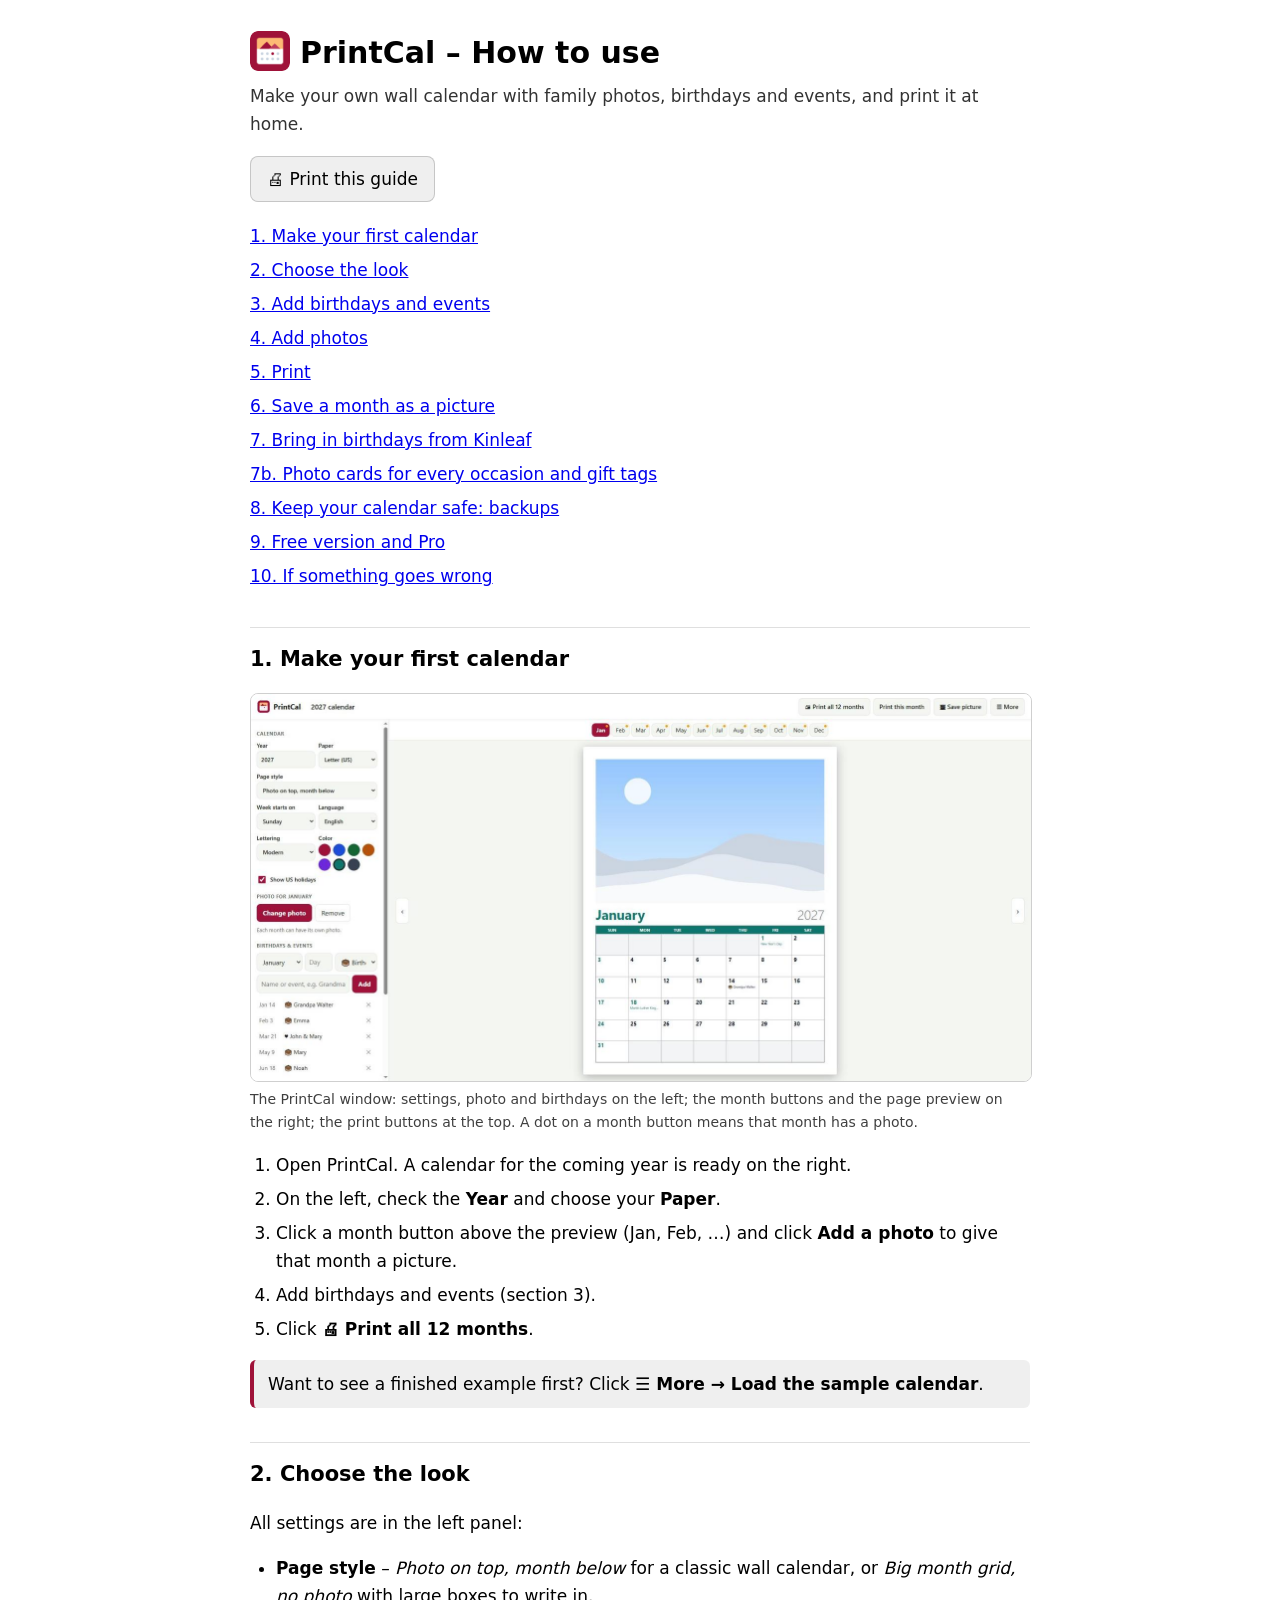
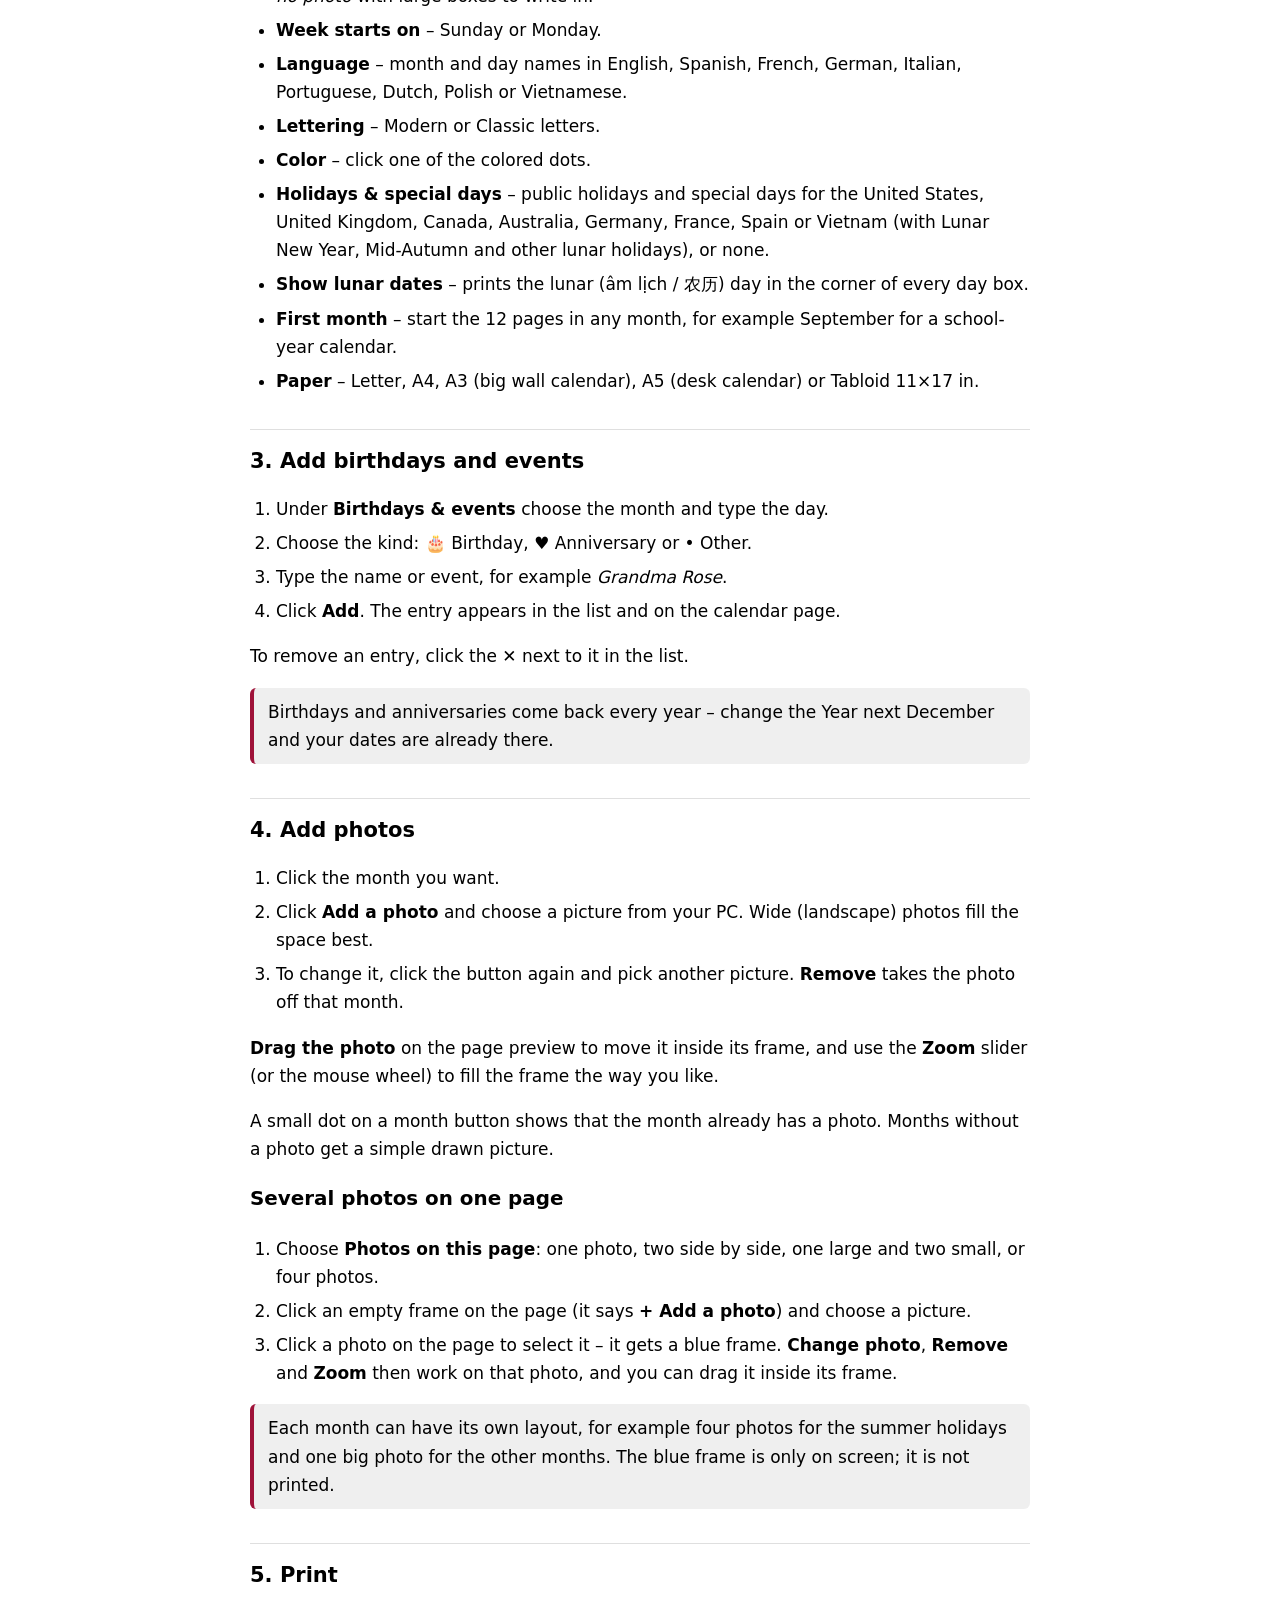
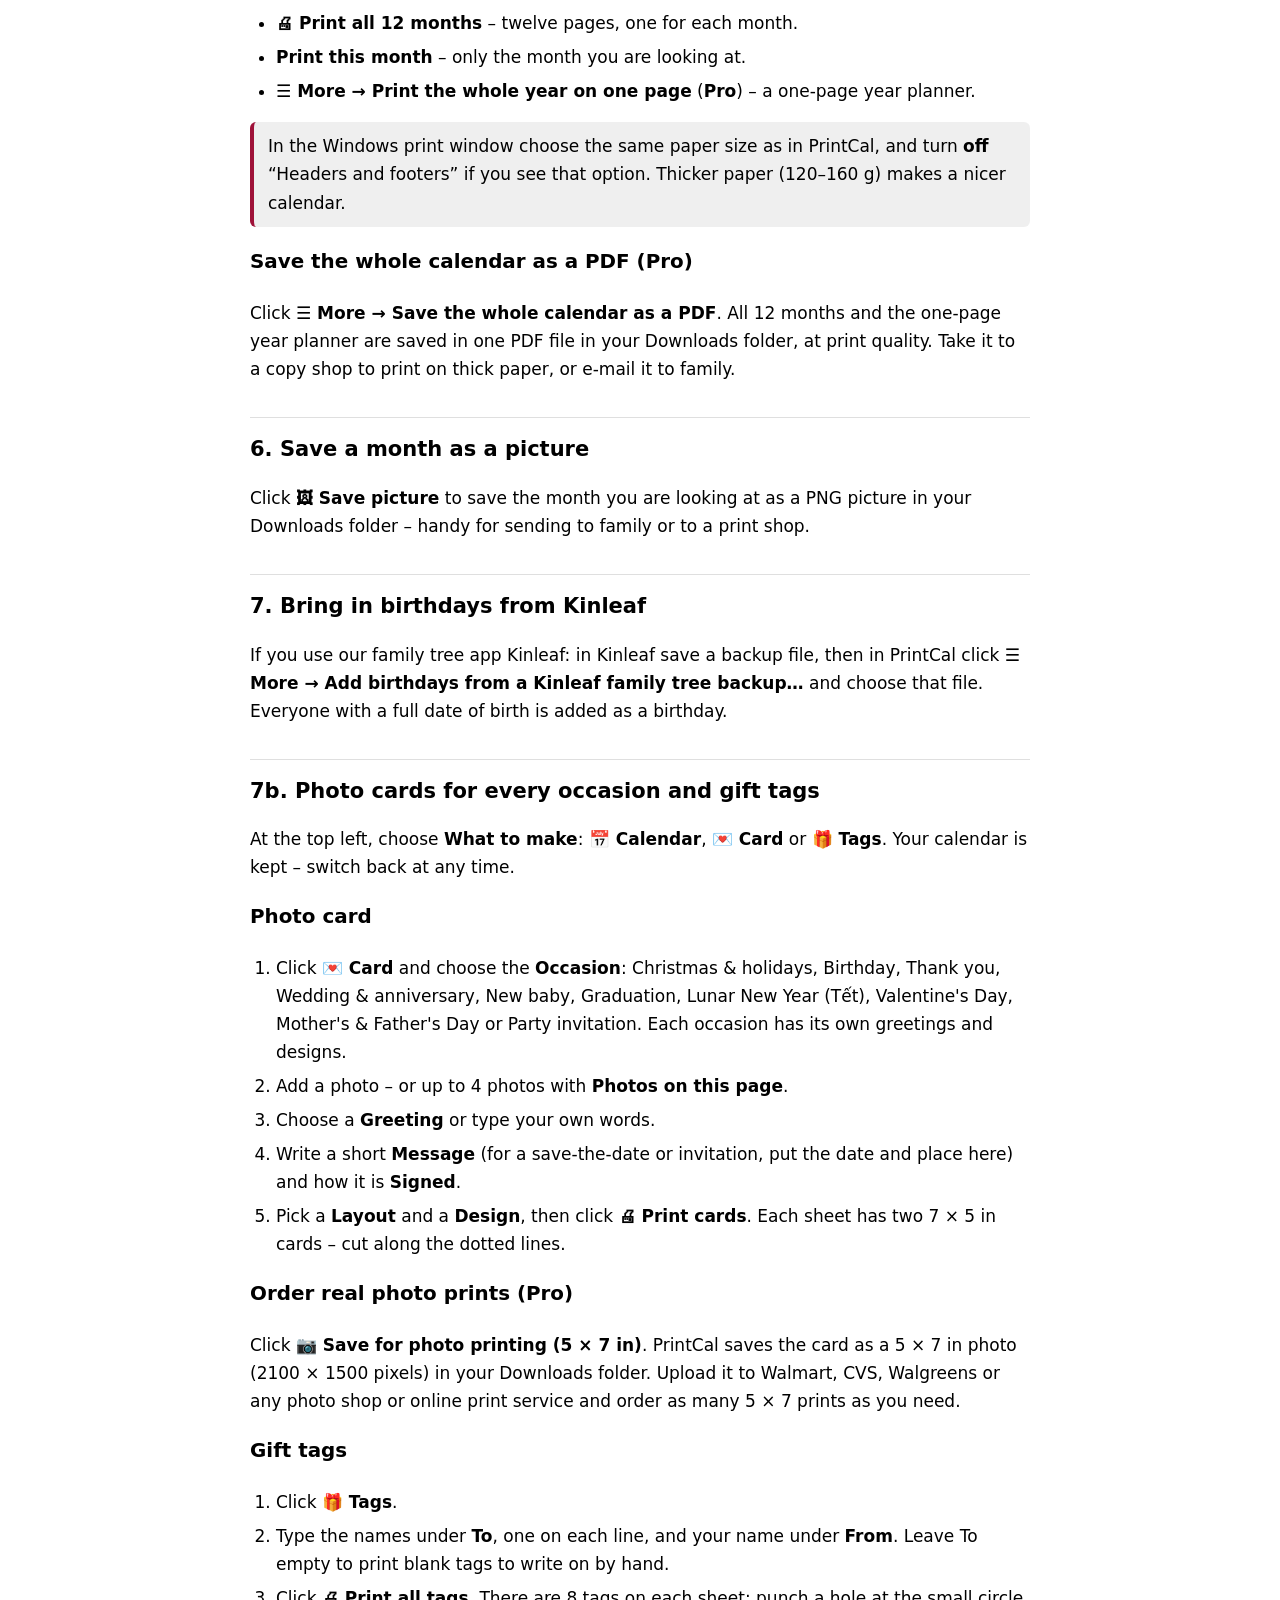
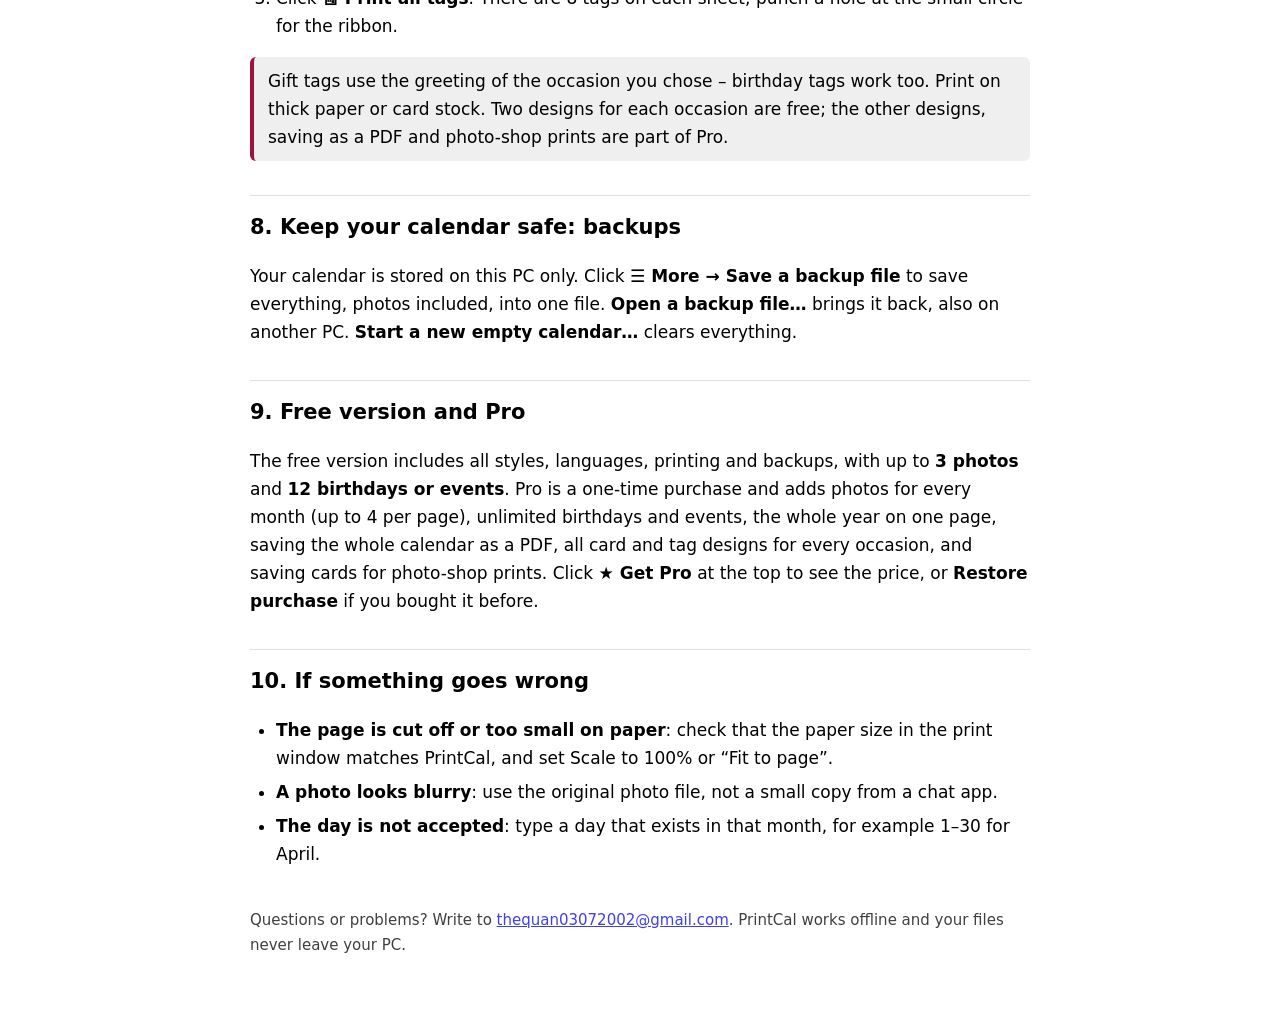
==== commit 2d0a1ab8: "PrintCal: photo cards for every occasion + 5x7 photo prints" ====
--- a/help.html
+++ b/help.html
@@ -1 +1 @@
-<!doctype html><html lang="en"><head><meta charset="utf-8"><meta name="viewport" content="width=device-width, initial-scale=1"><title>PrintCal – How to use</title><link rel="icon" href="icon-192.png"><style>:root{--a:#9f1239;color-scheme:light dark}body{font:17px/1.65 "Segoe UI",system-ui,sans-serif;max-width:780px;margin:0 auto;padding:28px 20px 60px}h1{font-size:30px;margin:0 0 4px}h1 img{vertical-align:-8px;border-radius:8px;margin-right:10px}h2{font-size:21px;margin:34px 0 8px;padding-top:14px;border-top:1px solid #8884}.lead{opacity:.8;margin:0 0 18px}ol,ul{padding-left:26px}li{margin:6px 0}.tip{border-left:4px solid var(--a);background:#8882;padding:10px 14px;border-radius:6px;margin:12px 0}.toc a{display:block;padding:3px 0}kbd{border:1px solid #8886;border-bottom-width:2px;border-radius:5px;padding:1px 6px;font:14px "Segoe UI",sans-serif}.foot{margin-top:40px;opacity:.75;font-size:15px}button{font:inherit;padding:8px 16px;border-radius:8px;border:1px solid #8886;cursor:pointer}@media print{.noprint{display:none}}figure{margin:16px 0}figure img{display:block;max-width:100%;height:auto;border:1px solid #8886;border-radius:8px}figcaption{font-size:14px;opacity:.75;margin-top:6px}</style></head><body><h1><img src="icon-192.png" width="40" height="40" alt="">PrintCal – How to use</h1><p class="lead">Make your own wall calendar with family photos, birthdays and events, and print it at home.</p><p class="noprint"><button onclick="print()">🖨 Print this guide</button></p><div class="toc noprint"><a href="#s0">1. Make your first calendar</a><a href="#s1">2. Choose the look</a><a href="#s2">3. Add birthdays and events</a><a href="#s3">4. Add photos</a><a href="#s4">5. Print</a><a href="#s5">6. Save a month as a picture</a><a href="#s6">7. Bring in birthdays from Kinleaf</a><a href="#s6b">7b. Holiday photo cards and gift tags</a><a href="#s7">8. Keep your calendar safe: backups</a><a href="#s8">9. Free version and Pro</a><a href="#s9">10. If something goes wrong</a></div><h2 id="s0">1. Make your first calendar</h2><figure><img src="help-1.jpg" alt="" loading="lazy"><figcaption>The PrintCal window: settings, photo and birthdays on the left; the month buttons and the page preview on the right; the print buttons at the top. A dot on a month button means that month has a photo.</figcaption></figure><ol><li>Open PrintCal. A calendar for the coming year is ready on the right.</li><li>On the left, check the <b>Year</b> and choose your <b>Paper</b>.</li><li>Click a month button above the preview (Jan, Feb, …) and click <b>Add a photo</b> to give that month a picture.</li><li>Add birthdays and events (section 3).</li><li>Click <b>🖨 Print all 12 months</b>.</li></ol><p class="tip">Want to see a finished example first? Click <b>☰ More → Load the sample calendar</b>.</p><h2 id="s1">2. Choose the look</h2><p>All settings are in the left panel:</p><ul><li><b>Page style</b> – <i>Photo on top, month below</i> for a classic wall calendar, or <i>Big month grid, no photo</i> with large boxes to write in.</li><li><b>Week starts on</b> – Sunday or Monday.</li><li><b>Language</b> – month and day names in English, Spanish, French, German, Italian, Portuguese, Dutch, Polish or Vietnamese.</li><li><b>Lettering</b> – Modern or Classic letters.</li><li><b>Color</b> – click one of the colored dots.</li><li><b>Holidays &amp; special days</b> – public holidays and special days for the United States, United Kingdom, Canada, Australia, Germany, France, Spain or Vietnam (with Lunar New Year, Mid-Autumn and other lunar holidays), or none.</li><li><b>Show lunar dates</b> – prints the lunar (âm lịch / 农历) day in the corner of every day box.</li><li><b>First month</b> – start the 12 pages in any month, for example September for a school-year calendar.</li><li><b>Paper</b> – Letter, A4, A3 (big wall calendar), A5 (desk calendar) or Tabloid 11×17 in.</li></ul><h2 id="s2">3. Add birthdays and events</h2><ol><li>Under <b>Birthdays &amp; events</b> choose the month and type the day.</li><li>Choose the kind: 🎂 Birthday, ♥ Anniversary or • Other.</li><li>Type the name or event, for example <i>Grandma Rose</i>.</li><li>Click <b>Add</b>. The entry appears in the list and on the calendar page.</li></ol><p>To remove an entry, click the <b>✕</b> next to it in the list.</p><p class="tip">Birthdays and anniversaries come back every year – change the Year next December and your dates are already there.</p><h2 id="s3">4. Add photos</h2><ol><li>Click the month you want.</li><li>Click <b>Add a photo</b> and choose a picture from your PC. Wide (landscape) photos fill the space best.</li><li>To change it, click the button again and pick another picture. <b>Remove</b> takes the photo off that month.</li></ol><p><b>Drag the photo</b> on the page preview to move it inside its frame, and use the <b>Zoom</b> slider (or the mouse wheel) to fill the frame the way you like.</p><p>A small dot on a month button shows that the month already has a photo. Months without a photo get a simple drawn picture.</p><h3>Several photos on one page</h3><ol><li>Choose <b>Photos on this page</b>: one photo, two side by side, one large and two small, or four photos.</li><li>Click an empty frame on the page (it says <b>+ Add a photo</b>) and choose a picture.</li><li>Click a photo on the page to select it – it gets a blue frame. <b>Change photo</b>, <b>Remove</b> and <b>Zoom</b> then work on that photo, and you can drag it inside its frame.</li></ol><p class="tip">Each month can have its own layout, for example four photos for the summer holidays and one big photo for the other months. The blue frame is only on screen; it is not printed.</p><h2 id="s4">5. Print</h2><ul><li><b>🖨 Print all 12 months</b> – twelve pages, one for each month.</li><li><b>Print this month</b> – only the month you are looking at.</li><li><b>☰ More → Print the whole year on one page</b> (<b>Pro</b>) – a one-page year planner.</li></ul><p class="tip">In the Windows print window choose the same paper size as in PrintCal, and turn <b>off</b> “Headers and footers” if you see that option. Thicker paper (120–160 g) makes a nicer calendar.</p><h3>Save the whole calendar as a PDF (Pro)</h3><p>Click <b>☰ More → Save the whole calendar as a PDF</b>. All 12 months and the one-page year planner are saved in one PDF file in your Downloads folder, at print quality. Take it to a copy shop to print on thick paper, or e-mail it to family.</p><h2 id="s5">6. Save a month as a picture</h2><p>Click <b>🖼 Save picture</b> to save the month you are looking at as a PNG picture in your Downloads folder – handy for sending to family or to a print shop.</p><h2 id="s6">7. Bring in birthdays from Kinleaf</h2><p>If you use our family tree app Kinleaf: in Kinleaf save a backup file, then in PrintCal click <b>☰ More → Add birthdays from a Kinleaf family tree backup…</b> and choose that file. Everyone with a full date of birth is added as a birthday.</p><h2 id="s6b">7b. Holiday photo cards and gift tags</h2><p>At the top left, choose <b>What to make</b>: <b>📅 Calendar</b>, <b>🎄 Card</b> or <b>🎁 Tags</b>. Your calendar is kept – switch back at any time.</p><h3>Holiday photo card</h3><ol><li>Click <b>🎄 Card</b> and add a family photo – or up to 4 photos with <b>Photos on this page</b>.</li><li>Choose a <b>Greeting</b> (Merry Christmas, Happy Holidays, Happy New Year, Chúc mừng năm mới and more) or type your own words.</li><li>Write a short <b>Message</b> and how it is <b>Signed</b>, for example “Love, The Carter Family”.</li><li>Pick a <b>Layout</b> and a <b>Design</b>, then click <b>🖨 Print cards</b>. Each sheet has two 7 × 5 in cards – cut along the dotted lines.</li></ol><h3>Gift tags</h3><ol><li>Click <b>🎁 Tags</b>.</li><li>Type the names under <b>To</b>, one on each line, and your name under <b>From</b>. Leave To empty to print blank tags to write on by hand.</li><li>Click <b>🖨 Print all tags</b>. There are 8 tags on each sheet; punch a hole at the small circle for the ribbon.</li></ol><p class="tip">Print on thick paper or card stock. Holly and Snowflakes are free; the other designs and saving as a PDF are part of Pro.</p><h2 id="s7">8. Keep your calendar safe: backups</h2><p>Your calendar is stored on this PC only. Click <b>☰ More → Save a backup file</b> to save everything, photos included, into one file. <b>Open a backup file…</b> brings it back, also on another PC. <b>Start a new empty calendar…</b> clears everything.</p><h2 id="s8">9. Free version and Pro</h2><p>The free version includes all styles, languages, printing and backups, with up to <b>3 photos</b> and <b>12 birthdays or events</b>. Pro is a one-time purchase and adds photos for every month (up to 4 per page), unlimited birthdays and events, the whole year on one page, and saving the whole calendar as a PDF. Click <b>★ Get Pro</b> at the top to see the price, or <b>Restore purchase</b> if you bought it before.</p><h2 id="s9">10. If something goes wrong</h2><ul><li><b>The page is cut off or too small on paper</b>: check that the paper size in the print window matches PrintCal, and set Scale to 100% or “Fit to page”.</li><li><b>A photo looks blurry</b>: use the original photo file, not a small copy from a chat app.</li><li><b>The day is not accepted</b>: type a day that exists in that month, for example 1–30 for April.</li></ul><p class="foot">Questions or problems? Write to <a href="mailto:thequan03072002@gmail.com">thequan03072002@gmail.com</a>. PrintCal works offline and your files never leave your PC.</p></body></html>+<!doctype html><html lang="en"><head><meta charset="utf-8"><meta name="viewport" content="width=device-width, initial-scale=1"><title>PrintCal – How to use</title><link rel="icon" href="icon-192.png"><style>:root{--a:#9f1239;color-scheme:light dark}body{font:17px/1.65 "Segoe UI",system-ui,sans-serif;max-width:780px;margin:0 auto;padding:28px 20px 60px}h1{font-size:30px;margin:0 0 4px}h1 img{vertical-align:-8px;border-radius:8px;margin-right:10px}h2{font-size:21px;margin:34px 0 8px;padding-top:14px;border-top:1px solid #8884}.lead{opacity:.8;margin:0 0 18px}ol,ul{padding-left:26px}li{margin:6px 0}.tip{border-left:4px solid var(--a);background:#8882;padding:10px 14px;border-radius:6px;margin:12px 0}.toc a{display:block;padding:3px 0}kbd{border:1px solid #8886;border-bottom-width:2px;border-radius:5px;padding:1px 6px;font:14px "Segoe UI",sans-serif}.foot{margin-top:40px;opacity:.75;font-size:15px}button{font:inherit;padding:8px 16px;border-radius:8px;border:1px solid #8886;cursor:pointer}@media print{.noprint{display:none}}figure{margin:16px 0}figure img{display:block;max-width:100%;height:auto;border:1px solid #8886;border-radius:8px}figcaption{font-size:14px;opacity:.75;margin-top:6px}</style></head><body><h1><img src="icon-192.png" width="40" height="40" alt="">PrintCal – How to use</h1><p class="lead">Make your own wall calendar with family photos, birthdays and events, and print it at home.</p><p class="noprint"><button onclick="print()">🖨 Print this guide</button></p><div class="toc noprint"><a href="#s0">1. Make your first calendar</a><a href="#s1">2. Choose the look</a><a href="#s2">3. Add birthdays and events</a><a href="#s3">4. Add photos</a><a href="#s4">5. Print</a><a href="#s5">6. Save a month as a picture</a><a href="#s6">7. Bring in birthdays from Kinleaf</a><a href="#s6b">7b. Photo cards for every occasion and gift tags</a><a href="#s7">8. Keep your calendar safe: backups</a><a href="#s8">9. Free version and Pro</a><a href="#s9">10. If something goes wrong</a></div><h2 id="s0">1. Make your first calendar</h2><figure><img src="help-1.jpg" alt="" loading="lazy"><figcaption>The PrintCal window: settings, photo and birthdays on the left; the month buttons and the page preview on the right; the print buttons at the top. A dot on a month button means that month has a photo.</figcaption></figure><ol><li>Open PrintCal. A calendar for the coming year is ready on the right.</li><li>On the left, check the <b>Year</b> and choose your <b>Paper</b>.</li><li>Click a month button above the preview (Jan, Feb, …) and click <b>Add a photo</b> to give that month a picture.</li><li>Add birthdays and events (section 3).</li><li>Click <b>🖨 Print all 12 months</b>.</li></ol><p class="tip">Want to see a finished example first? Click <b>☰ More → Load the sample calendar</b>.</p><h2 id="s1">2. Choose the look</h2><p>All settings are in the left panel:</p><ul><li><b>Page style</b> – <i>Photo on top, month below</i> for a classic wall calendar, or <i>Big month grid, no photo</i> with large boxes to write in.</li><li><b>Week starts on</b> – Sunday or Monday.</li><li><b>Language</b> – month and day names in English, Spanish, French, German, Italian, Portuguese, Dutch, Polish or Vietnamese.</li><li><b>Lettering</b> – Modern or Classic letters.</li><li><b>Color</b> – click one of the colored dots.</li><li><b>Holidays &amp; special days</b> – public holidays and special days for the United States, United Kingdom, Canada, Australia, Germany, France, Spain or Vietnam (with Lunar New Year, Mid-Autumn and other lunar holidays), or none.</li><li><b>Show lunar dates</b> – prints the lunar (âm lịch / 农历) day in the corner of every day box.</li><li><b>First month</b> – start the 12 pages in any month, for example September for a school-year calendar.</li><li><b>Paper</b> – Letter, A4, A3 (big wall calendar), A5 (desk calendar) or Tabloid 11×17 in.</li></ul><h2 id="s2">3. Add birthdays and events</h2><ol><li>Under <b>Birthdays &amp; events</b> choose the month and type the day.</li><li>Choose the kind: 🎂 Birthday, ♥ Anniversary or • Other.</li><li>Type the name or event, for example <i>Grandma Rose</i>.</li><li>Click <b>Add</b>. The entry appears in the list and on the calendar page.</li></ol><p>To remove an entry, click the <b>✕</b> next to it in the list.</p><p class="tip">Birthdays and anniversaries come back every year – change the Year next December and your dates are already there.</p><h2 id="s3">4. Add photos</h2><ol><li>Click the month you want.</li><li>Click <b>Add a photo</b> and choose a picture from your PC. Wide (landscape) photos fill the space best.</li><li>To change it, click the button again and pick another picture. <b>Remove</b> takes the photo off that month.</li></ol><p><b>Drag the photo</b> on the page preview to move it inside its frame, and use the <b>Zoom</b> slider (or the mouse wheel) to fill the frame the way you like.</p><p>A small dot on a month button shows that the month already has a photo. Months without a photo get a simple drawn picture.</p><h3>Several photos on one page</h3><ol><li>Choose <b>Photos on this page</b>: one photo, two side by side, one large and two small, or four photos.</li><li>Click an empty frame on the page (it says <b>+ Add a photo</b>) and choose a picture.</li><li>Click a photo on the page to select it – it gets a blue frame. <b>Change photo</b>, <b>Remove</b> and <b>Zoom</b> then work on that photo, and you can drag it inside its frame.</li></ol><p class="tip">Each month can have its own layout, for example four photos for the summer holidays and one big photo for the other months. The blue frame is only on screen; it is not printed.</p><h2 id="s4">5. Print</h2><ul><li><b>🖨 Print all 12 months</b> – twelve pages, one for each month.</li><li><b>Print this month</b> – only the month you are looking at.</li><li><b>☰ More → Print the whole year on one page</b> (<b>Pro</b>) – a one-page year planner.</li></ul><p class="tip">In the Windows print window choose the same paper size as in PrintCal, and turn <b>off</b> “Headers and footers” if you see that option. Thicker paper (120–160 g) makes a nicer calendar.</p><h3>Save the whole calendar as a PDF (Pro)</h3><p>Click <b>☰ More → Save the whole calendar as a PDF</b>. All 12 months and the one-page year planner are saved in one PDF file in your Downloads folder, at print quality. Take it to a copy shop to print on thick paper, or e-mail it to family.</p><h2 id="s5">6. Save a month as a picture</h2><p>Click <b>🖼 Save picture</b> to save the month you are looking at as a PNG picture in your Downloads folder – handy for sending to family or to a print shop.</p><h2 id="s6">7. Bring in birthdays from Kinleaf</h2><p>If you use our family tree app Kinleaf: in Kinleaf save a backup file, then in PrintCal click <b>☰ More → Add birthdays from a Kinleaf family tree backup…</b> and choose that file. Everyone with a full date of birth is added as a birthday.</p><h2 id="s6b">7b. Photo cards for every occasion and gift tags</h2><p>At the top left, choose <b>What to make</b>: <b>📅 Calendar</b>, <b>💌 Card</b> or <b>🎁 Tags</b>. Your calendar is kept – switch back at any time.</p><h3>Photo card</h3><ol><li>Click <b>💌 Card</b> and choose the <b>Occasion</b>: Christmas &amp; holidays, Birthday, Thank you, Wedding &amp; anniversary, New baby, Graduation, Lunar New Year (Tết), Valentine's Day, Mother's &amp; Father's Day or Party invitation. Each occasion has its own greetings and designs.</li><li>Add a photo – or up to 4 photos with <b>Photos on this page</b>.</li><li>Choose a <b>Greeting</b> or type your own words.</li><li>Write a short <b>Message</b> (for a save-the-date or invitation, put the date and place here) and how it is <b>Signed</b>.</li><li>Pick a <b>Layout</b> and a <b>Design</b>, then click <b>🖨 Print cards</b>. Each sheet has two 7 × 5 in cards – cut along the dotted lines.</li></ol><h3>Order real photo prints (Pro)</h3><p>Click <b>📷 Save for photo printing (5 × 7 in)</b>. PrintCal saves the card as a 5 × 7 in photo (2100 × 1500 pixels) in your Downloads folder. Upload it to Walmart, CVS, Walgreens or any photo shop or online print service and order as many 5 × 7 prints as you need.</p><h3>Gift tags</h3><ol><li>Click <b>🎁 Tags</b>.</li><li>Type the names under <b>To</b>, one on each line, and your name under <b>From</b>. Leave To empty to print blank tags to write on by hand.</li><li>Click <b>🖨 Print all tags</b>. There are 8 tags on each sheet; punch a hole at the small circle for the ribbon.</li></ol><p class="tip">Gift tags use the greeting of the occasion you chose – birthday tags work too. Print on thick paper or card stock. Two designs for each occasion are free; the other designs, saving as a PDF and photo-shop prints are part of Pro.</p><h2 id="s7">8. Keep your calendar safe: backups</h2><p>Your calendar is stored on this PC only. Click <b>☰ More → Save a backup file</b> to save everything, photos included, into one file. <b>Open a backup file…</b> brings it back, also on another PC. <b>Start a new empty calendar…</b> clears everything.</p><h2 id="s8">9. Free version and Pro</h2><p>The free version includes all styles, languages, printing and backups, with up to <b>3 photos</b> and <b>12 birthdays or events</b>. Pro is a one-time purchase and adds photos for every month (up to 4 per page), unlimited birthdays and events, the whole year on one page, saving the whole calendar as a PDF, all card and tag designs for every occasion, and saving cards for photo-shop prints. Click <b>★ Get Pro</b> at the top to see the price, or <b>Restore purchase</b> if you bought it before.</p><h2 id="s9">10. If something goes wrong</h2><ul><li><b>The page is cut off or too small on paper</b>: check that the paper size in the print window matches PrintCal, and set Scale to 100% or “Fit to page”.</li><li><b>A photo looks blurry</b>: use the original photo file, not a small copy from a chat app.</li><li><b>The day is not accepted</b>: type a day that exists in that month, for example 1–30 for April.</li></ul><p class="foot">Questions or problems? Write to <a href="mailto:thequan03072002@gmail.com">thequan03072002@gmail.com</a>. PrintCal works offline and your files never leave your PC.</p></body></html>
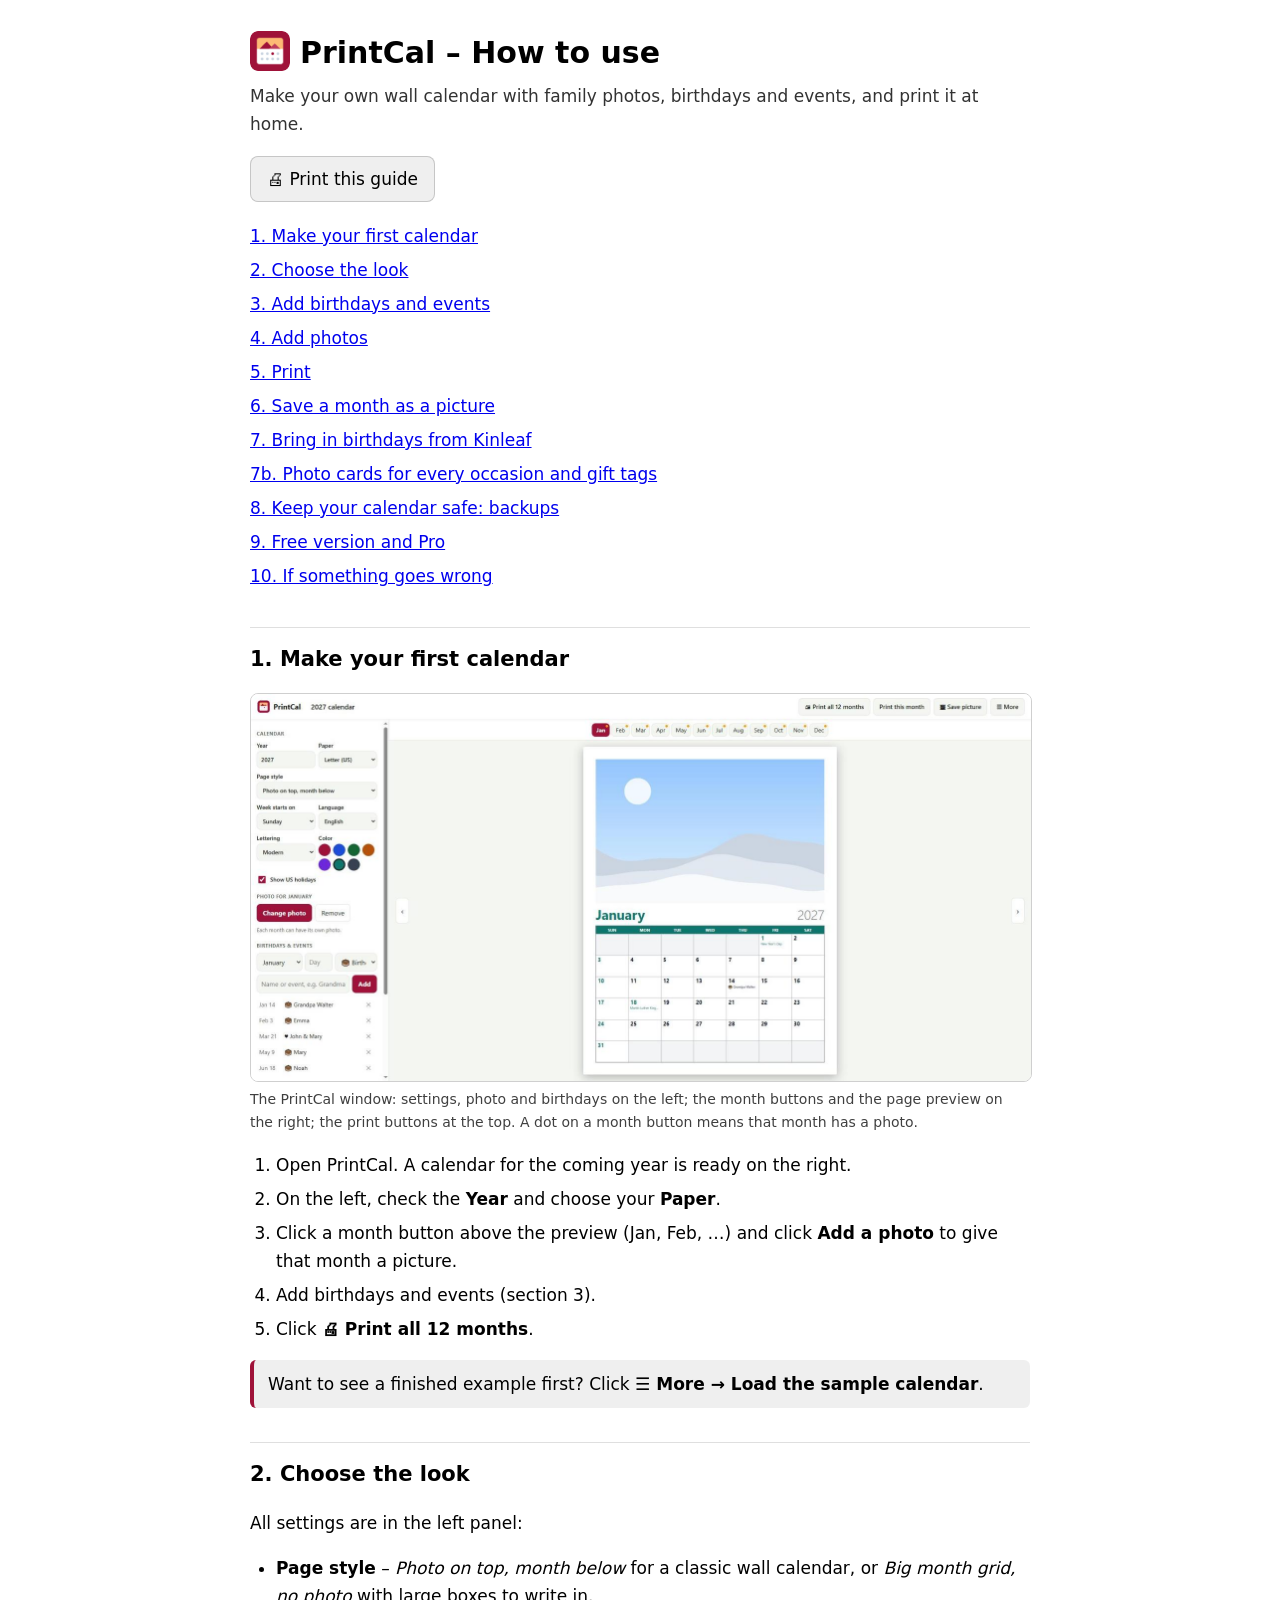
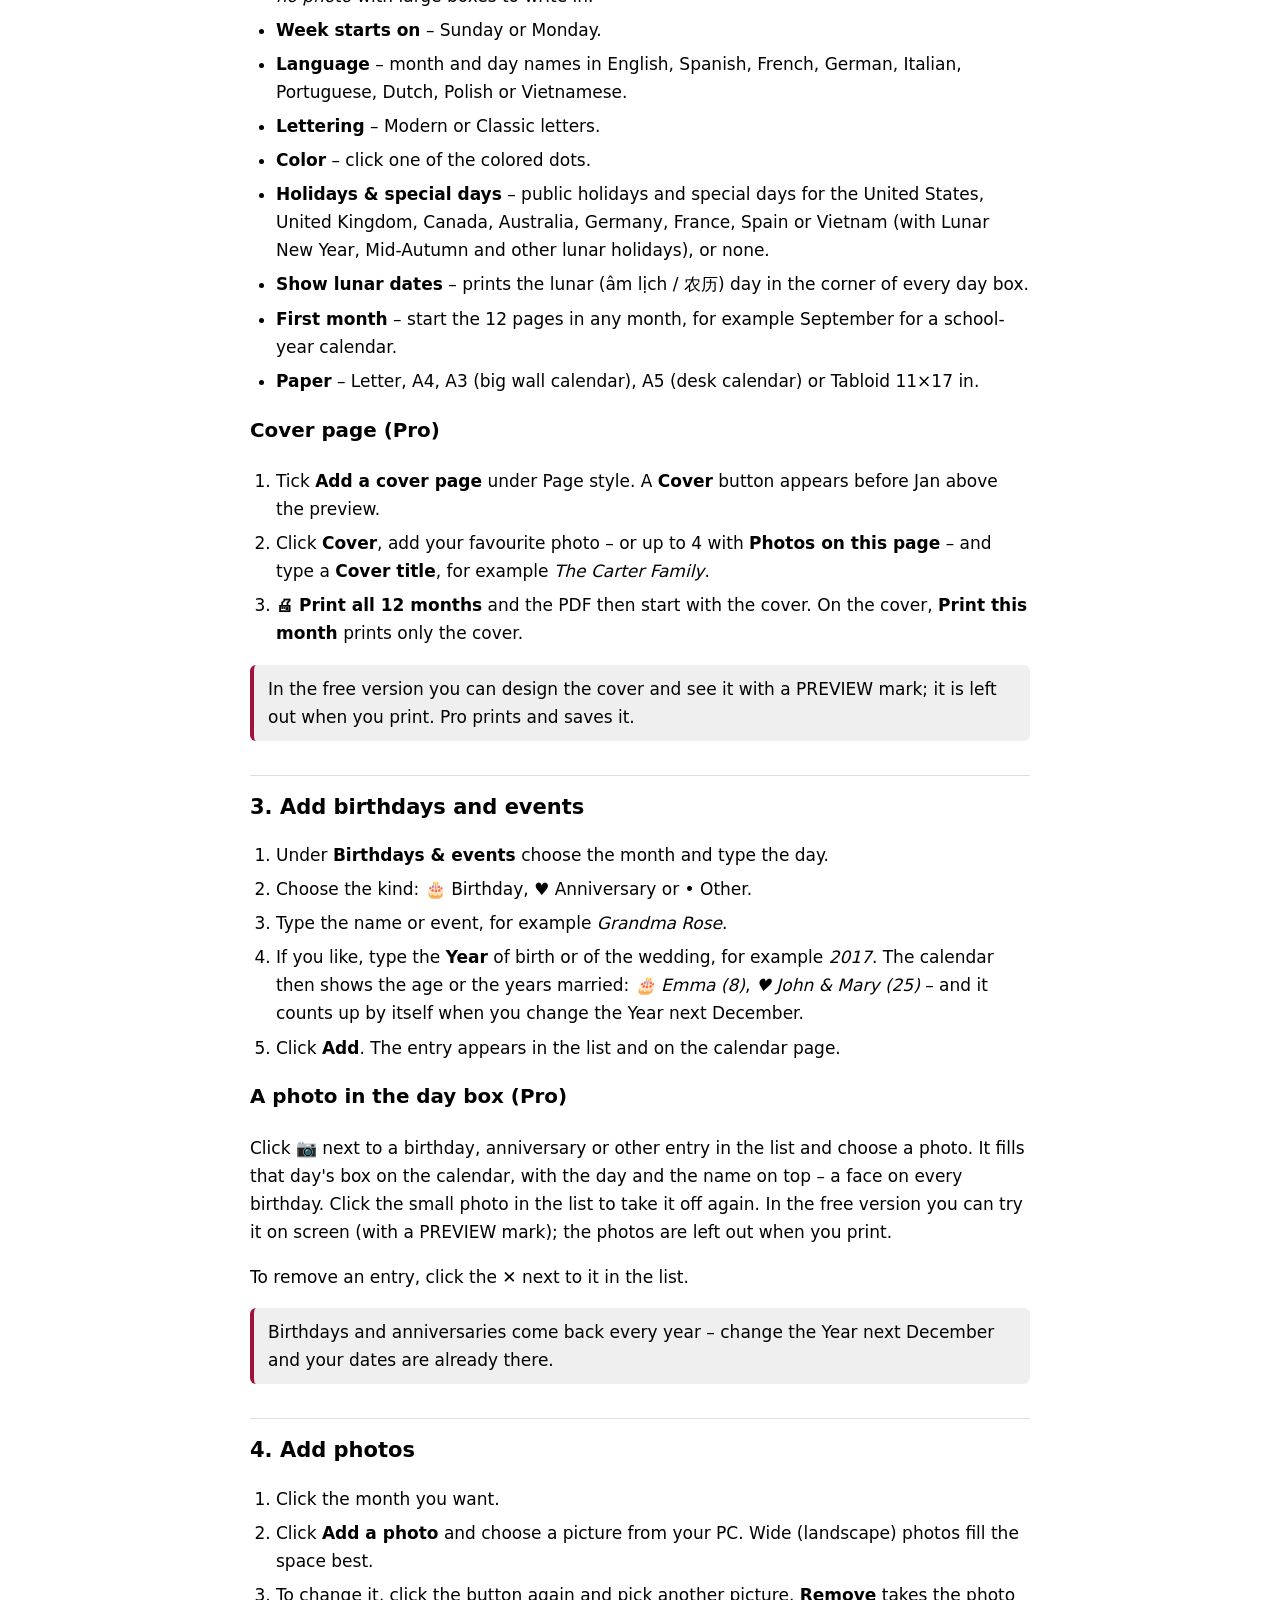
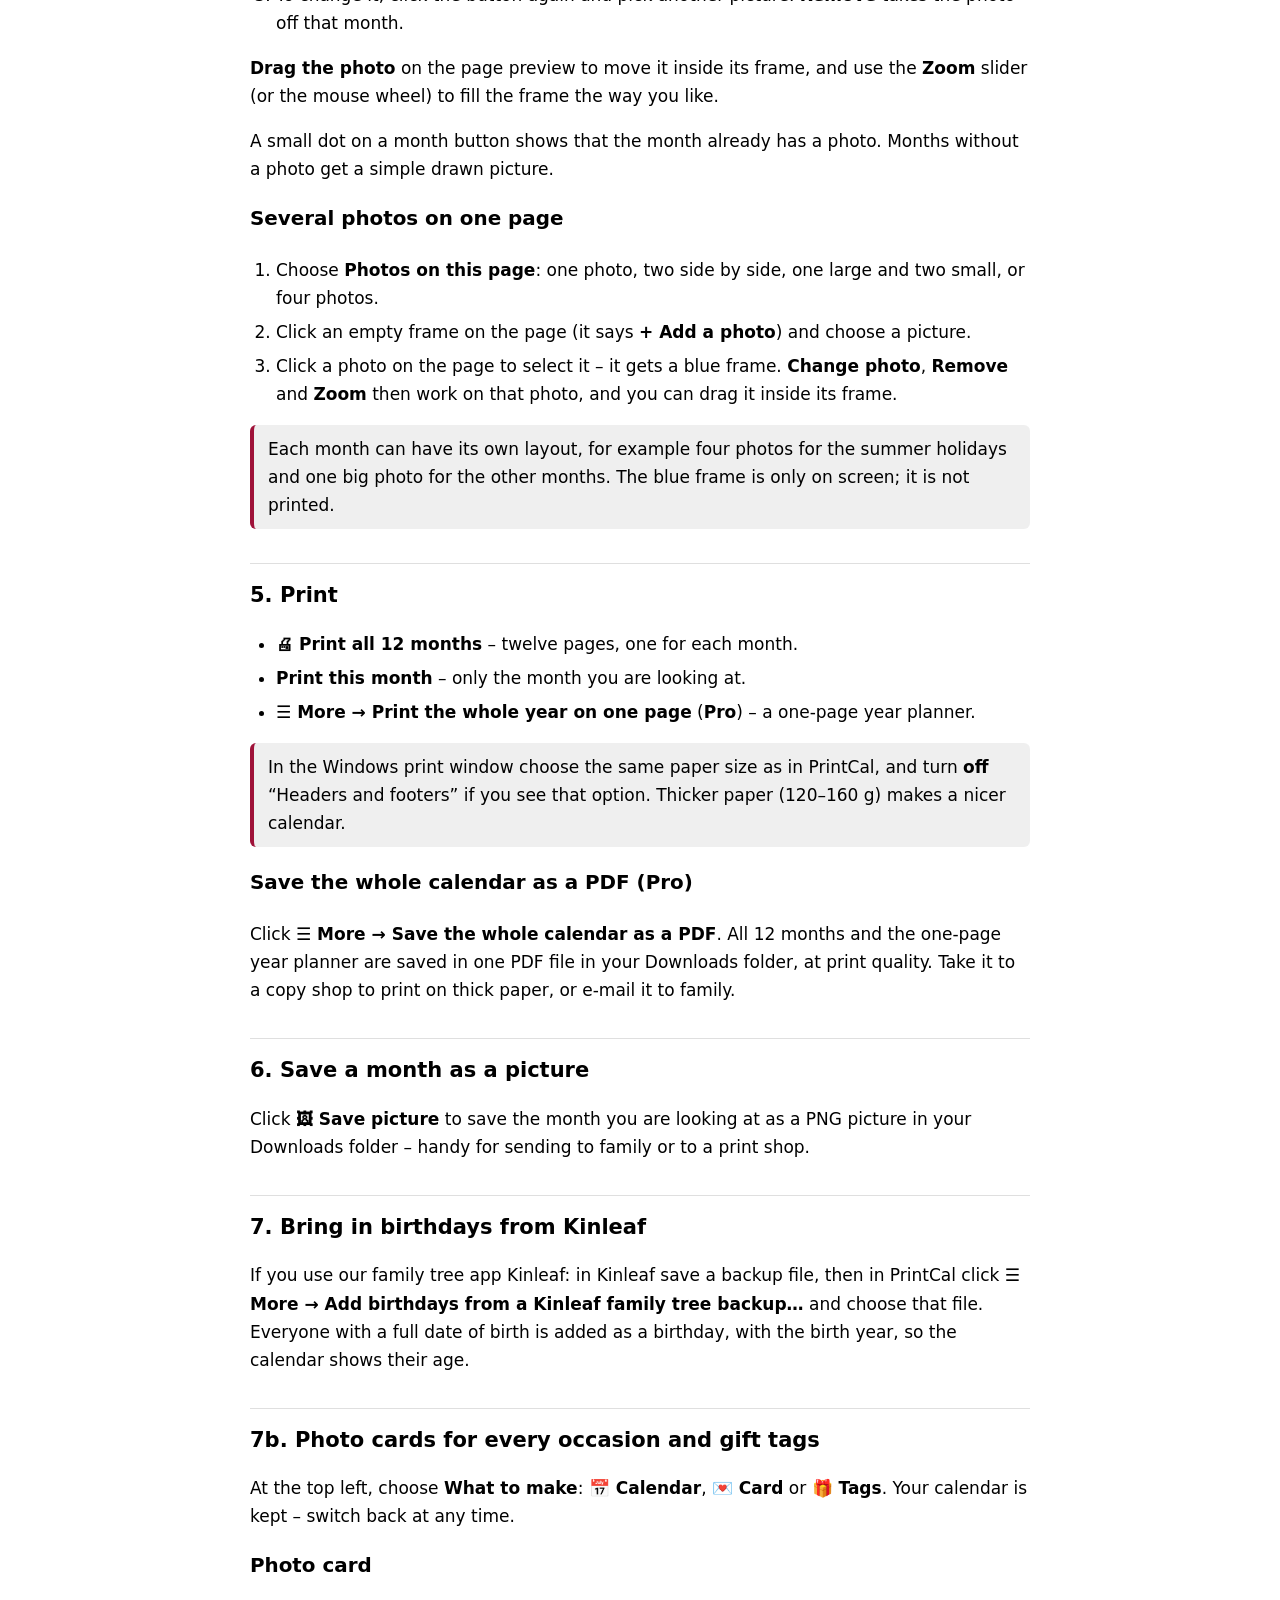
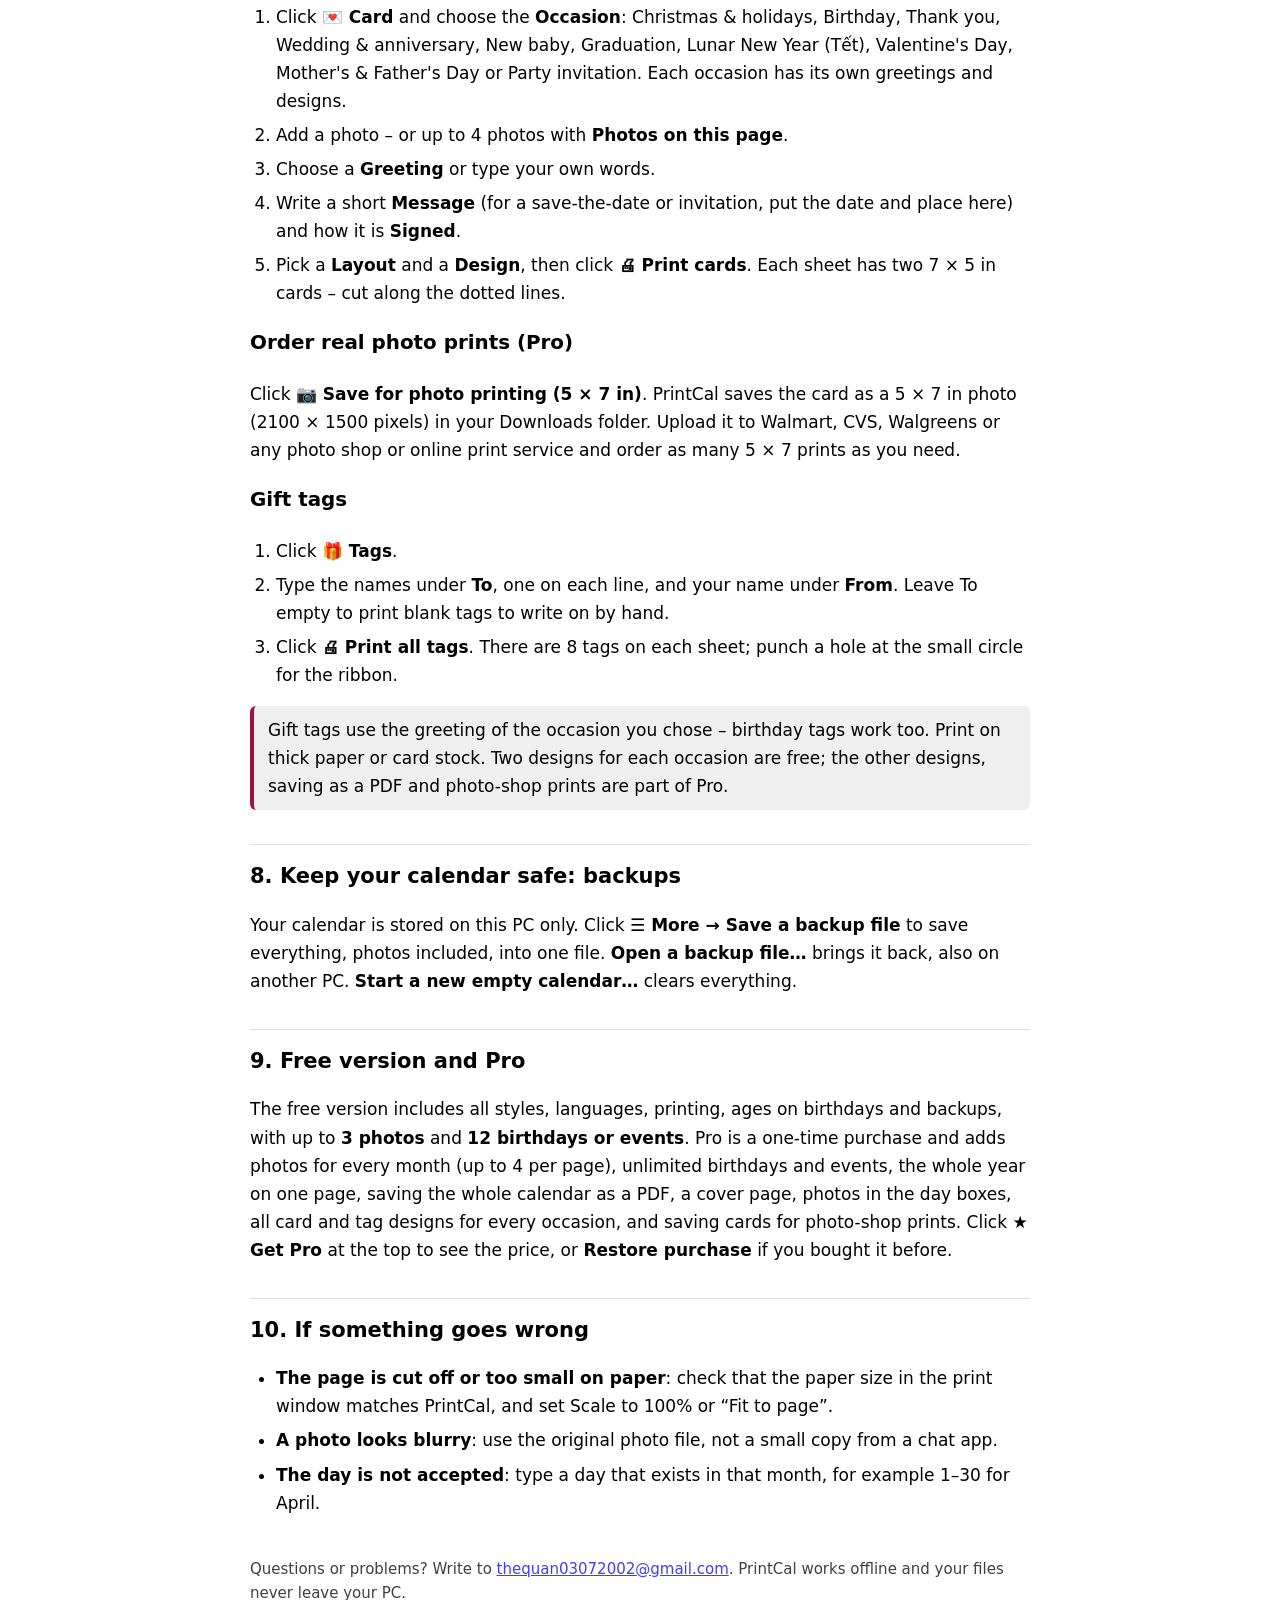
==== commit af59d276: "Ages on birthdays, cover page, photos in day boxes" ====
--- a/help.html
+++ b/help.html
@@ -1 +1 @@
-<!doctype html><html lang="en"><head><meta charset="utf-8"><meta name="viewport" content="width=device-width, initial-scale=1"><title>PrintCal – How to use</title><link rel="icon" href="icon-192.png"><style>:root{--a:#9f1239;color-scheme:light dark}body{font:17px/1.65 "Segoe UI",system-ui,sans-serif;max-width:780px;margin:0 auto;padding:28px 20px 60px}h1{font-size:30px;margin:0 0 4px}h1 img{vertical-align:-8px;border-radius:8px;margin-right:10px}h2{font-size:21px;margin:34px 0 8px;padding-top:14px;border-top:1px solid #8884}.lead{opacity:.8;margin:0 0 18px}ol,ul{padding-left:26px}li{margin:6px 0}.tip{border-left:4px solid var(--a);background:#8882;padding:10px 14px;border-radius:6px;margin:12px 0}.toc a{display:block;padding:3px 0}kbd{border:1px solid #8886;border-bottom-width:2px;border-radius:5px;padding:1px 6px;font:14px "Segoe UI",sans-serif}.foot{margin-top:40px;opacity:.75;font-size:15px}button{font:inherit;padding:8px 16px;border-radius:8px;border:1px solid #8886;cursor:pointer}@media print{.noprint{display:none}}figure{margin:16px 0}figure img{display:block;max-width:100%;height:auto;border:1px solid #8886;border-radius:8px}figcaption{font-size:14px;opacity:.75;margin-top:6px}</style></head><body><h1><img src="icon-192.png" width="40" height="40" alt="">PrintCal – How to use</h1><p class="lead">Make your own wall calendar with family photos, birthdays and events, and print it at home.</p><p class="noprint"><button onclick="print()">🖨 Print this guide</button></p><div class="toc noprint"><a href="#s0">1. Make your first calendar</a><a href="#s1">2. Choose the look</a><a href="#s2">3. Add birthdays and events</a><a href="#s3">4. Add photos</a><a href="#s4">5. Print</a><a href="#s5">6. Save a month as a picture</a><a href="#s6">7. Bring in birthdays from Kinleaf</a><a href="#s6b">7b. Photo cards for every occasion and gift tags</a><a href="#s7">8. Keep your calendar safe: backups</a><a href="#s8">9. Free version and Pro</a><a href="#s9">10. If something goes wrong</a></div><h2 id="s0">1. Make your first calendar</h2><figure><img src="help-1.jpg" alt="" loading="lazy"><figcaption>The PrintCal window: settings, photo and birthdays on the left; the month buttons and the page preview on the right; the print buttons at the top. A dot on a month button means that month has a photo.</figcaption></figure><ol><li>Open PrintCal. A calendar for the coming year is ready on the right.</li><li>On the left, check the <b>Year</b> and choose your <b>Paper</b>.</li><li>Click a month button above the preview (Jan, Feb, …) and click <b>Add a photo</b> to give that month a picture.</li><li>Add birthdays and events (section 3).</li><li>Click <b>🖨 Print all 12 months</b>.</li></ol><p class="tip">Want to see a finished example first? Click <b>☰ More → Load the sample calendar</b>.</p><h2 id="s1">2. Choose the look</h2><p>All settings are in the left panel:</p><ul><li><b>Page style</b> – <i>Photo on top, month below</i> for a classic wall calendar, or <i>Big month grid, no photo</i> with large boxes to write in.</li><li><b>Week starts on</b> – Sunday or Monday.</li><li><b>Language</b> – month and day names in English, Spanish, French, German, Italian, Portuguese, Dutch, Polish or Vietnamese.</li><li><b>Lettering</b> – Modern or Classic letters.</li><li><b>Color</b> – click one of the colored dots.</li><li><b>Holidays &amp; special days</b> – public holidays and special days for the United States, United Kingdom, Canada, Australia, Germany, France, Spain or Vietnam (with Lunar New Year, Mid-Autumn and other lunar holidays), or none.</li><li><b>Show lunar dates</b> – prints the lunar (âm lịch / 农历) day in the corner of every day box.</li><li><b>First month</b> – start the 12 pages in any month, for example September for a school-year calendar.</li><li><b>Paper</b> – Letter, A4, A3 (big wall calendar), A5 (desk calendar) or Tabloid 11×17 in.</li></ul><h2 id="s2">3. Add birthdays and events</h2><ol><li>Under <b>Birthdays &amp; events</b> choose the month and type the day.</li><li>Choose the kind: 🎂 Birthday, ♥ Anniversary or • Other.</li><li>Type the name or event, for example <i>Grandma Rose</i>.</li><li>Click <b>Add</b>. The entry appears in the list and on the calendar page.</li></ol><p>To remove an entry, click the <b>✕</b> next to it in the list.</p><p class="tip">Birthdays and anniversaries come back every year – change the Year next December and your dates are already there.</p><h2 id="s3">4. Add photos</h2><ol><li>Click the month you want.</li><li>Click <b>Add a photo</b> and choose a picture from your PC. Wide (landscape) photos fill the space best.</li><li>To change it, click the button again and pick another picture. <b>Remove</b> takes the photo off that month.</li></ol><p><b>Drag the photo</b> on the page preview to move it inside its frame, and use the <b>Zoom</b> slider (or the mouse wheel) to fill the frame the way you like.</p><p>A small dot on a month button shows that the month already has a photo. Months without a photo get a simple drawn picture.</p><h3>Several photos on one page</h3><ol><li>Choose <b>Photos on this page</b>: one photo, two side by side, one large and two small, or four photos.</li><li>Click an empty frame on the page (it says <b>+ Add a photo</b>) and choose a picture.</li><li>Click a photo on the page to select it – it gets a blue frame. <b>Change photo</b>, <b>Remove</b> and <b>Zoom</b> then work on that photo, and you can drag it inside its frame.</li></ol><p class="tip">Each month can have its own layout, for example four photos for the summer holidays and one big photo for the other months. The blue frame is only on screen; it is not printed.</p><h2 id="s4">5. Print</h2><ul><li><b>🖨 Print all 12 months</b> – twelve pages, one for each month.</li><li><b>Print this month</b> – only the month you are looking at.</li><li><b>☰ More → Print the whole year on one page</b> (<b>Pro</b>) – a one-page year planner.</li></ul><p class="tip">In the Windows print window choose the same paper size as in PrintCal, and turn <b>off</b> “Headers and footers” if you see that option. Thicker paper (120–160 g) makes a nicer calendar.</p><h3>Save the whole calendar as a PDF (Pro)</h3><p>Click <b>☰ More → Save the whole calendar as a PDF</b>. All 12 months and the one-page year planner are saved in one PDF file in your Downloads folder, at print quality. Take it to a copy shop to print on thick paper, or e-mail it to family.</p><h2 id="s5">6. Save a month as a picture</h2><p>Click <b>🖼 Save picture</b> to save the month you are looking at as a PNG picture in your Downloads folder – handy for sending to family or to a print shop.</p><h2 id="s6">7. Bring in birthdays from Kinleaf</h2><p>If you use our family tree app Kinleaf: in Kinleaf save a backup file, then in PrintCal click <b>☰ More → Add birthdays from a Kinleaf family tree backup…</b> and choose that file. Everyone with a full date of birth is added as a birthday.</p><h2 id="s6b">7b. Photo cards for every occasion and gift tags</h2><p>At the top left, choose <b>What to make</b>: <b>📅 Calendar</b>, <b>💌 Card</b> or <b>🎁 Tags</b>. Your calendar is kept – switch back at any time.</p><h3>Photo card</h3><ol><li>Click <b>💌 Card</b> and choose the <b>Occasion</b>: Christmas &amp; holidays, Birthday, Thank you, Wedding &amp; anniversary, New baby, Graduation, Lunar New Year (Tết), Valentine's Day, Mother's &amp; Father's Day or Party invitation. Each occasion has its own greetings and designs.</li><li>Add a photo – or up to 4 photos with <b>Photos on this page</b>.</li><li>Choose a <b>Greeting</b> or type your own words.</li><li>Write a short <b>Message</b> (for a save-the-date or invitation, put the date and place here) and how it is <b>Signed</b>.</li><li>Pick a <b>Layout</b> and a <b>Design</b>, then click <b>🖨 Print cards</b>. Each sheet has two 7 × 5 in cards – cut along the dotted lines.</li></ol><h3>Order real photo prints (Pro)</h3><p>Click <b>📷 Save for photo printing (5 × 7 in)</b>. PrintCal saves the card as a 5 × 7 in photo (2100 × 1500 pixels) in your Downloads folder. Upload it to Walmart, CVS, Walgreens or any photo shop or online print service and order as many 5 × 7 prints as you need.</p><h3>Gift tags</h3><ol><li>Click <b>🎁 Tags</b>.</li><li>Type the names under <b>To</b>, one on each line, and your name under <b>From</b>. Leave To empty to print blank tags to write on by hand.</li><li>Click <b>🖨 Print all tags</b>. There are 8 tags on each sheet; punch a hole at the small circle for the ribbon.</li></ol><p class="tip">Gift tags use the greeting of the occasion you chose – birthday tags work too. Print on thick paper or card stock. Two designs for each occasion are free; the other designs, saving as a PDF and photo-shop prints are part of Pro.</p><h2 id="s7">8. Keep your calendar safe: backups</h2><p>Your calendar is stored on this PC only. Click <b>☰ More → Save a backup file</b> to save everything, photos included, into one file. <b>Open a backup file…</b> brings it back, also on another PC. <b>Start a new empty calendar…</b> clears everything.</p><h2 id="s8">9. Free version and Pro</h2><p>The free version includes all styles, languages, printing and backups, with up to <b>3 photos</b> and <b>12 birthdays or events</b>. Pro is a one-time purchase and adds photos for every month (up to 4 per page), unlimited birthdays and events, the whole year on one page, saving the whole calendar as a PDF, all card and tag designs for every occasion, and saving cards for photo-shop prints. Click <b>★ Get Pro</b> at the top to see the price, or <b>Restore purchase</b> if you bought it before.</p><h2 id="s9">10. If something goes wrong</h2><ul><li><b>The page is cut off or too small on paper</b>: check that the paper size in the print window matches PrintCal, and set Scale to 100% or “Fit to page”.</li><li><b>A photo looks blurry</b>: use the original photo file, not a small copy from a chat app.</li><li><b>The day is not accepted</b>: type a day that exists in that month, for example 1–30 for April.</li></ul><p class="foot">Questions or problems? Write to <a href="mailto:thequan03072002@gmail.com">thequan03072002@gmail.com</a>. PrintCal works offline and your files never leave your PC.</p></body></html>+<!doctype html><html lang="en"><head><meta charset="utf-8"><meta name="viewport" content="width=device-width, initial-scale=1"><title>PrintCal – How to use</title><link rel="icon" href="icon-192.png"><style>:root{--a:#9f1239;color-scheme:light dark}body{font:17px/1.65 "Segoe UI",system-ui,sans-serif;max-width:780px;margin:0 auto;padding:28px 20px 60px}h1{font-size:30px;margin:0 0 4px}h1 img{vertical-align:-8px;border-radius:8px;margin-right:10px}h2{font-size:21px;margin:34px 0 8px;padding-top:14px;border-top:1px solid #8884}.lead{opacity:.8;margin:0 0 18px}ol,ul{padding-left:26px}li{margin:6px 0}.tip{border-left:4px solid var(--a);background:#8882;padding:10px 14px;border-radius:6px;margin:12px 0}.toc a{display:block;padding:3px 0}kbd{border:1px solid #8886;border-bottom-width:2px;border-radius:5px;padding:1px 6px;font:14px "Segoe UI",sans-serif}.foot{margin-top:40px;opacity:.75;font-size:15px}button{font:inherit;padding:8px 16px;border-radius:8px;border:1px solid #8886;cursor:pointer}@media print{.noprint{display:none}}figure{margin:16px 0}figure img{display:block;max-width:100%;height:auto;border:1px solid #8886;border-radius:8px}figcaption{font-size:14px;opacity:.75;margin-top:6px}</style></head><body><h1><img src="icon-192.png" width="40" height="40" alt="">PrintCal – How to use</h1><p class="lead">Make your own wall calendar with family photos, birthdays and events, and print it at home.</p><p class="noprint"><button onclick="print()">🖨 Print this guide</button></p><div class="toc noprint"><a href="#s0">1. Make your first calendar</a><a href="#s1">2. Choose the look</a><a href="#s2">3. Add birthdays and events</a><a href="#s3">4. Add photos</a><a href="#s4">5. Print</a><a href="#s5">6. Save a month as a picture</a><a href="#s6">7. Bring in birthdays from Kinleaf</a><a href="#s6b">7b. Photo cards for every occasion and gift tags</a><a href="#s7">8. Keep your calendar safe: backups</a><a href="#s8">9. Free version and Pro</a><a href="#s9">10. If something goes wrong</a></div><h2 id="s0">1. Make your first calendar</h2><figure><img src="help-1.jpg" alt="" loading="lazy"><figcaption>The PrintCal window: settings, photo and birthdays on the left; the month buttons and the page preview on the right; the print buttons at the top. A dot on a month button means that month has a photo.</figcaption></figure><ol><li>Open PrintCal. A calendar for the coming year is ready on the right.</li><li>On the left, check the <b>Year</b> and choose your <b>Paper</b>.</li><li>Click a month button above the preview (Jan, Feb, …) and click <b>Add a photo</b> to give that month a picture.</li><li>Add birthdays and events (section 3).</li><li>Click <b>🖨 Print all 12 months</b>.</li></ol><p class="tip">Want to see a finished example first? Click <b>☰ More → Load the sample calendar</b>.</p><h2 id="s1">2. Choose the look</h2><p>All settings are in the left panel:</p><ul><li><b>Page style</b> – <i>Photo on top, month below</i> for a classic wall calendar, or <i>Big month grid, no photo</i> with large boxes to write in.</li><li><b>Week starts on</b> – Sunday or Monday.</li><li><b>Language</b> – month and day names in English, Spanish, French, German, Italian, Portuguese, Dutch, Polish or Vietnamese.</li><li><b>Lettering</b> – Modern or Classic letters.</li><li><b>Color</b> – click one of the colored dots.</li><li><b>Holidays &amp; special days</b> – public holidays and special days for the United States, United Kingdom, Canada, Australia, Germany, France, Spain or Vietnam (with Lunar New Year, Mid-Autumn and other lunar holidays), or none.</li><li><b>Show lunar dates</b> – prints the lunar (âm lịch / 农历) day in the corner of every day box.</li><li><b>First month</b> – start the 12 pages in any month, for example September for a school-year calendar.</li><li><b>Paper</b> – Letter, A4, A3 (big wall calendar), A5 (desk calendar) or Tabloid 11×17 in.</li></ul><h3>Cover page (Pro)</h3><ol><li>Tick <b>Add a cover page</b> under Page style. A <b>Cover</b> button appears before Jan above the preview.</li><li>Click <b>Cover</b>, add your favourite photo – or up to 4 with <b>Photos on this page</b> – and type a <b>Cover title</b>, for example <i>The Carter Family</i>.</li><li><b>🖨 Print all 12 months</b> and the PDF then start with the cover. On the cover, <b>Print this month</b> prints only the cover.</li></ol><p class="tip">In the free version you can design the cover and see it with a PREVIEW mark; it is left out when you print. Pro prints and saves it.</p><h2 id="s2">3. Add birthdays and events</h2><ol><li>Under <b>Birthdays &amp; events</b> choose the month and type the day.</li><li>Choose the kind: 🎂 Birthday, ♥ Anniversary or • Other.</li><li>Type the name or event, for example <i>Grandma Rose</i>.</li><li>If you like, type the <b>Year</b> of birth or of the wedding, for example <i>2017</i>. The calendar then shows the age or the years married: <i>🎂 Emma (8)</i>, <i>♥ John &amp; Mary (25)</i> – and it counts up by itself when you change the Year next December.</li><li>Click <b>Add</b>. The entry appears in the list and on the calendar page.</li></ol><h3>A photo in the day box (Pro)</h3><p>Click <b>📷</b> next to a birthday, anniversary or other entry in the list and choose a photo. It fills that day's box on the calendar, with the day and the name on top – a face on every birthday. Click the small photo in the list to take it off again. In the free version you can try it on screen (with a PREVIEW mark); the photos are left out when you print.</p><p>To remove an entry, click the <b>✕</b> next to it in the list.</p><p class="tip">Birthdays and anniversaries come back every year – change the Year next December and your dates are already there.</p><h2 id="s3">4. Add photos</h2><ol><li>Click the month you want.</li><li>Click <b>Add a photo</b> and choose a picture from your PC. Wide (landscape) photos fill the space best.</li><li>To change it, click the button again and pick another picture. <b>Remove</b> takes the photo off that month.</li></ol><p><b>Drag the photo</b> on the page preview to move it inside its frame, and use the <b>Zoom</b> slider (or the mouse wheel) to fill the frame the way you like.</p><p>A small dot on a month button shows that the month already has a photo. Months without a photo get a simple drawn picture.</p><h3>Several photos on one page</h3><ol><li>Choose <b>Photos on this page</b>: one photo, two side by side, one large and two small, or four photos.</li><li>Click an empty frame on the page (it says <b>+ Add a photo</b>) and choose a picture.</li><li>Click a photo on the page to select it – it gets a blue frame. <b>Change photo</b>, <b>Remove</b> and <b>Zoom</b> then work on that photo, and you can drag it inside its frame.</li></ol><p class="tip">Each month can have its own layout, for example four photos for the summer holidays and one big photo for the other months. The blue frame is only on screen; it is not printed.</p><h2 id="s4">5. Print</h2><ul><li><b>🖨 Print all 12 months</b> – twelve pages, one for each month.</li><li><b>Print this month</b> – only the month you are looking at.</li><li><b>☰ More → Print the whole year on one page</b> (<b>Pro</b>) – a one-page year planner.</li></ul><p class="tip">In the Windows print window choose the same paper size as in PrintCal, and turn <b>off</b> “Headers and footers” if you see that option. Thicker paper (120–160 g) makes a nicer calendar.</p><h3>Save the whole calendar as a PDF (Pro)</h3><p>Click <b>☰ More → Save the whole calendar as a PDF</b>. All 12 months and the one-page year planner are saved in one PDF file in your Downloads folder, at print quality. Take it to a copy shop to print on thick paper, or e-mail it to family.</p><h2 id="s5">6. Save a month as a picture</h2><p>Click <b>🖼 Save picture</b> to save the month you are looking at as a PNG picture in your Downloads folder – handy for sending to family or to a print shop.</p><h2 id="s6">7. Bring in birthdays from Kinleaf</h2><p>If you use our family tree app Kinleaf: in Kinleaf save a backup file, then in PrintCal click <b>☰ More → Add birthdays from a Kinleaf family tree backup…</b> and choose that file. Everyone with a full date of birth is added as a birthday, with the birth year, so the calendar shows their age.</p><h2 id="s6b">7b. Photo cards for every occasion and gift tags</h2><p>At the top left, choose <b>What to make</b>: <b>📅 Calendar</b>, <b>💌 Card</b> or <b>🎁 Tags</b>. Your calendar is kept – switch back at any time.</p><h3>Photo card</h3><ol><li>Click <b>💌 Card</b> and choose the <b>Occasion</b>: Christmas &amp; holidays, Birthday, Thank you, Wedding &amp; anniversary, New baby, Graduation, Lunar New Year (Tết), Valentine's Day, Mother's &amp; Father's Day or Party invitation. Each occasion has its own greetings and designs.</li><li>Add a photo – or up to 4 photos with <b>Photos on this page</b>.</li><li>Choose a <b>Greeting</b> or type your own words.</li><li>Write a short <b>Message</b> (for a save-the-date or invitation, put the date and place here) and how it is <b>Signed</b>.</li><li>Pick a <b>Layout</b> and a <b>Design</b>, then click <b>🖨 Print cards</b>. Each sheet has two 7 × 5 in cards – cut along the dotted lines.</li></ol><h3>Order real photo prints (Pro)</h3><p>Click <b>📷 Save for photo printing (5 × 7 in)</b>. PrintCal saves the card as a 5 × 7 in photo (2100 × 1500 pixels) in your Downloads folder. Upload it to Walmart, CVS, Walgreens or any photo shop or online print service and order as many 5 × 7 prints as you need.</p><h3>Gift tags</h3><ol><li>Click <b>🎁 Tags</b>.</li><li>Type the names under <b>To</b>, one on each line, and your name under <b>From</b>. Leave To empty to print blank tags to write on by hand.</li><li>Click <b>🖨 Print all tags</b>. There are 8 tags on each sheet; punch a hole at the small circle for the ribbon.</li></ol><p class="tip">Gift tags use the greeting of the occasion you chose – birthday tags work too. Print on thick paper or card stock. Two designs for each occasion are free; the other designs, saving as a PDF and photo-shop prints are part of Pro.</p><h2 id="s7">8. Keep your calendar safe: backups</h2><p>Your calendar is stored on this PC only. Click <b>☰ More → Save a backup file</b> to save everything, photos included, into one file. <b>Open a backup file…</b> brings it back, also on another PC. <b>Start a new empty calendar…</b> clears everything.</p><h2 id="s8">9. Free version and Pro</h2><p>The free version includes all styles, languages, printing, ages on birthdays and backups, with up to <b>3 photos</b> and <b>12 birthdays or events</b>. Pro is a one-time purchase and adds photos for every month (up to 4 per page), unlimited birthdays and events, the whole year on one page, saving the whole calendar as a PDF, a cover page, photos in the day boxes, all card and tag designs for every occasion, and saving cards for photo-shop prints. Click <b>★ Get Pro</b> at the top to see the price, or <b>Restore purchase</b> if you bought it before.</p><h2 id="s9">10. If something goes wrong</h2><ul><li><b>The page is cut off or too small on paper</b>: check that the paper size in the print window matches PrintCal, and set Scale to 100% or “Fit to page”.</li><li><b>A photo looks blurry</b>: use the original photo file, not a small copy from a chat app.</li><li><b>The day is not accepted</b>: type a day that exists in that month, for example 1–30 for April.</li></ul><p class="foot">Questions or problems? Write to <a href="mailto:thequan03072002@gmail.com">thequan03072002@gmail.com</a>. PrintCal works offline and your files never leave your PC.</p></body></html>
